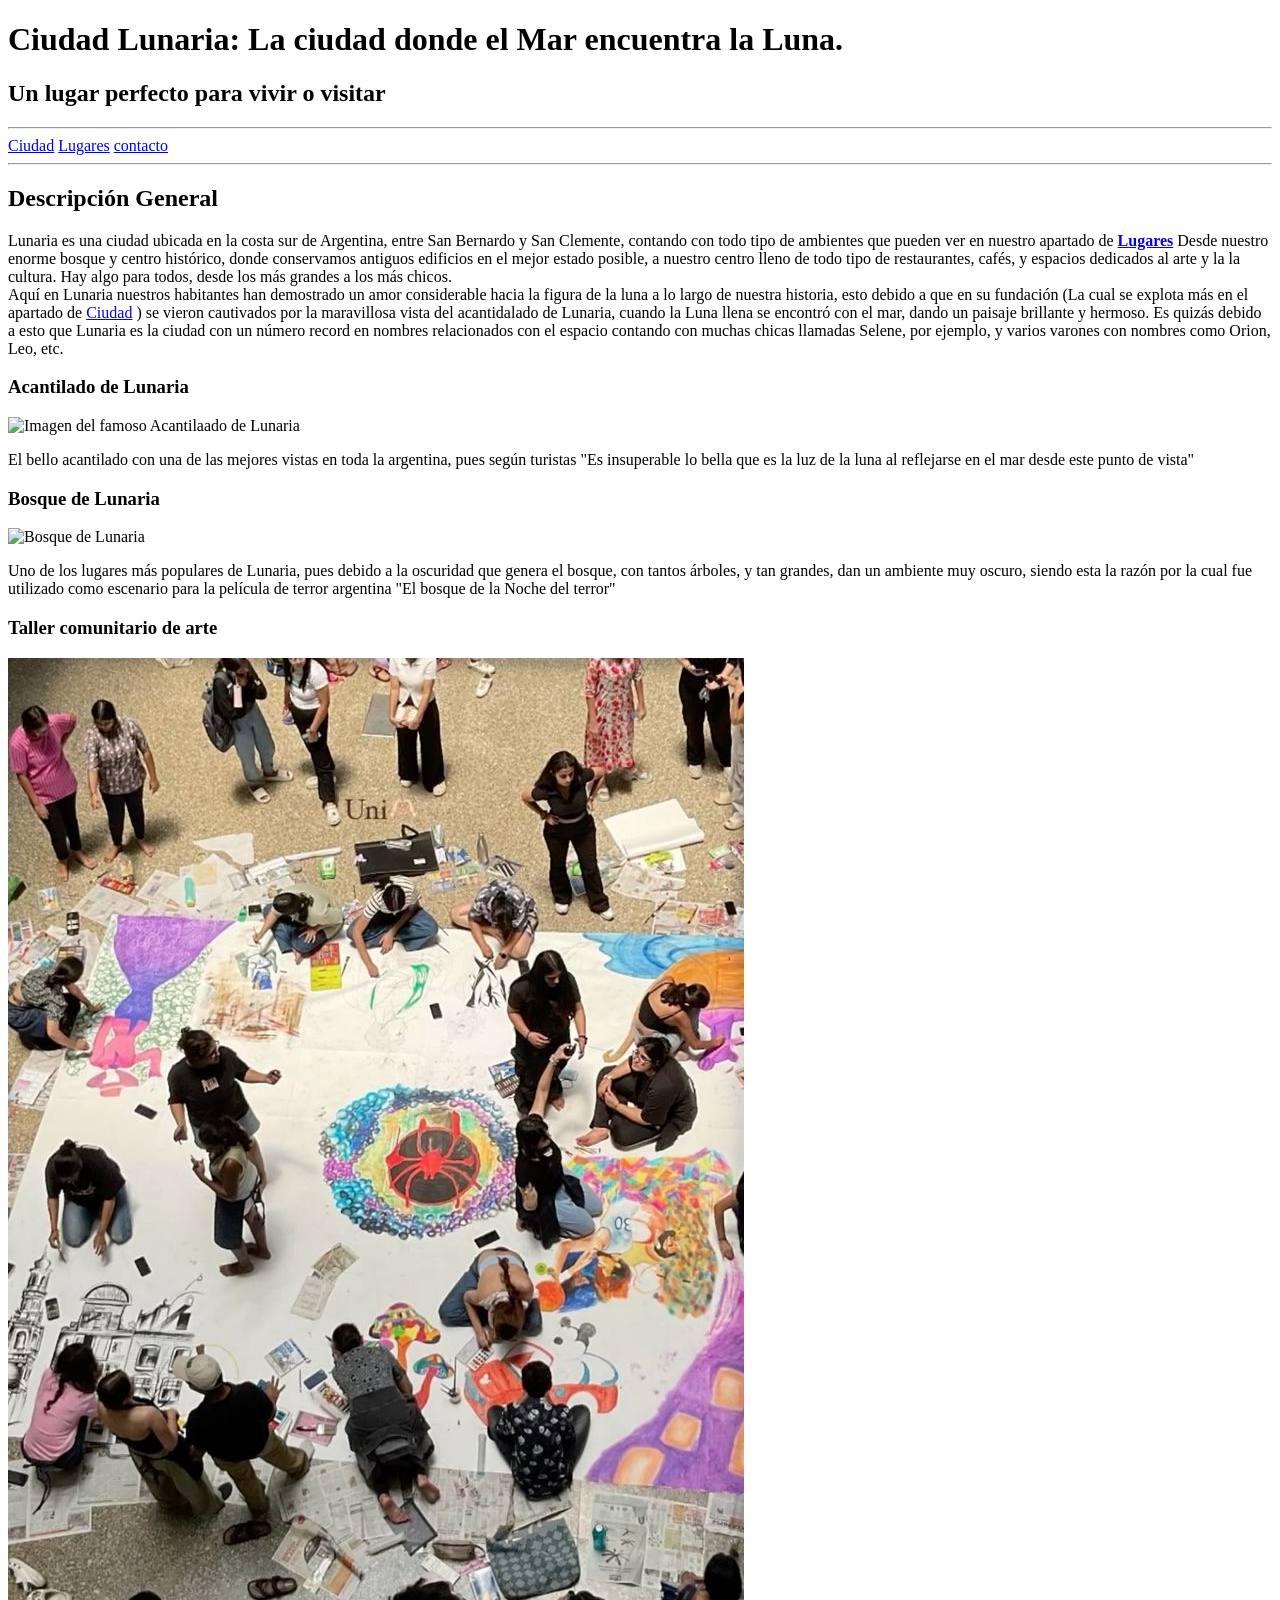
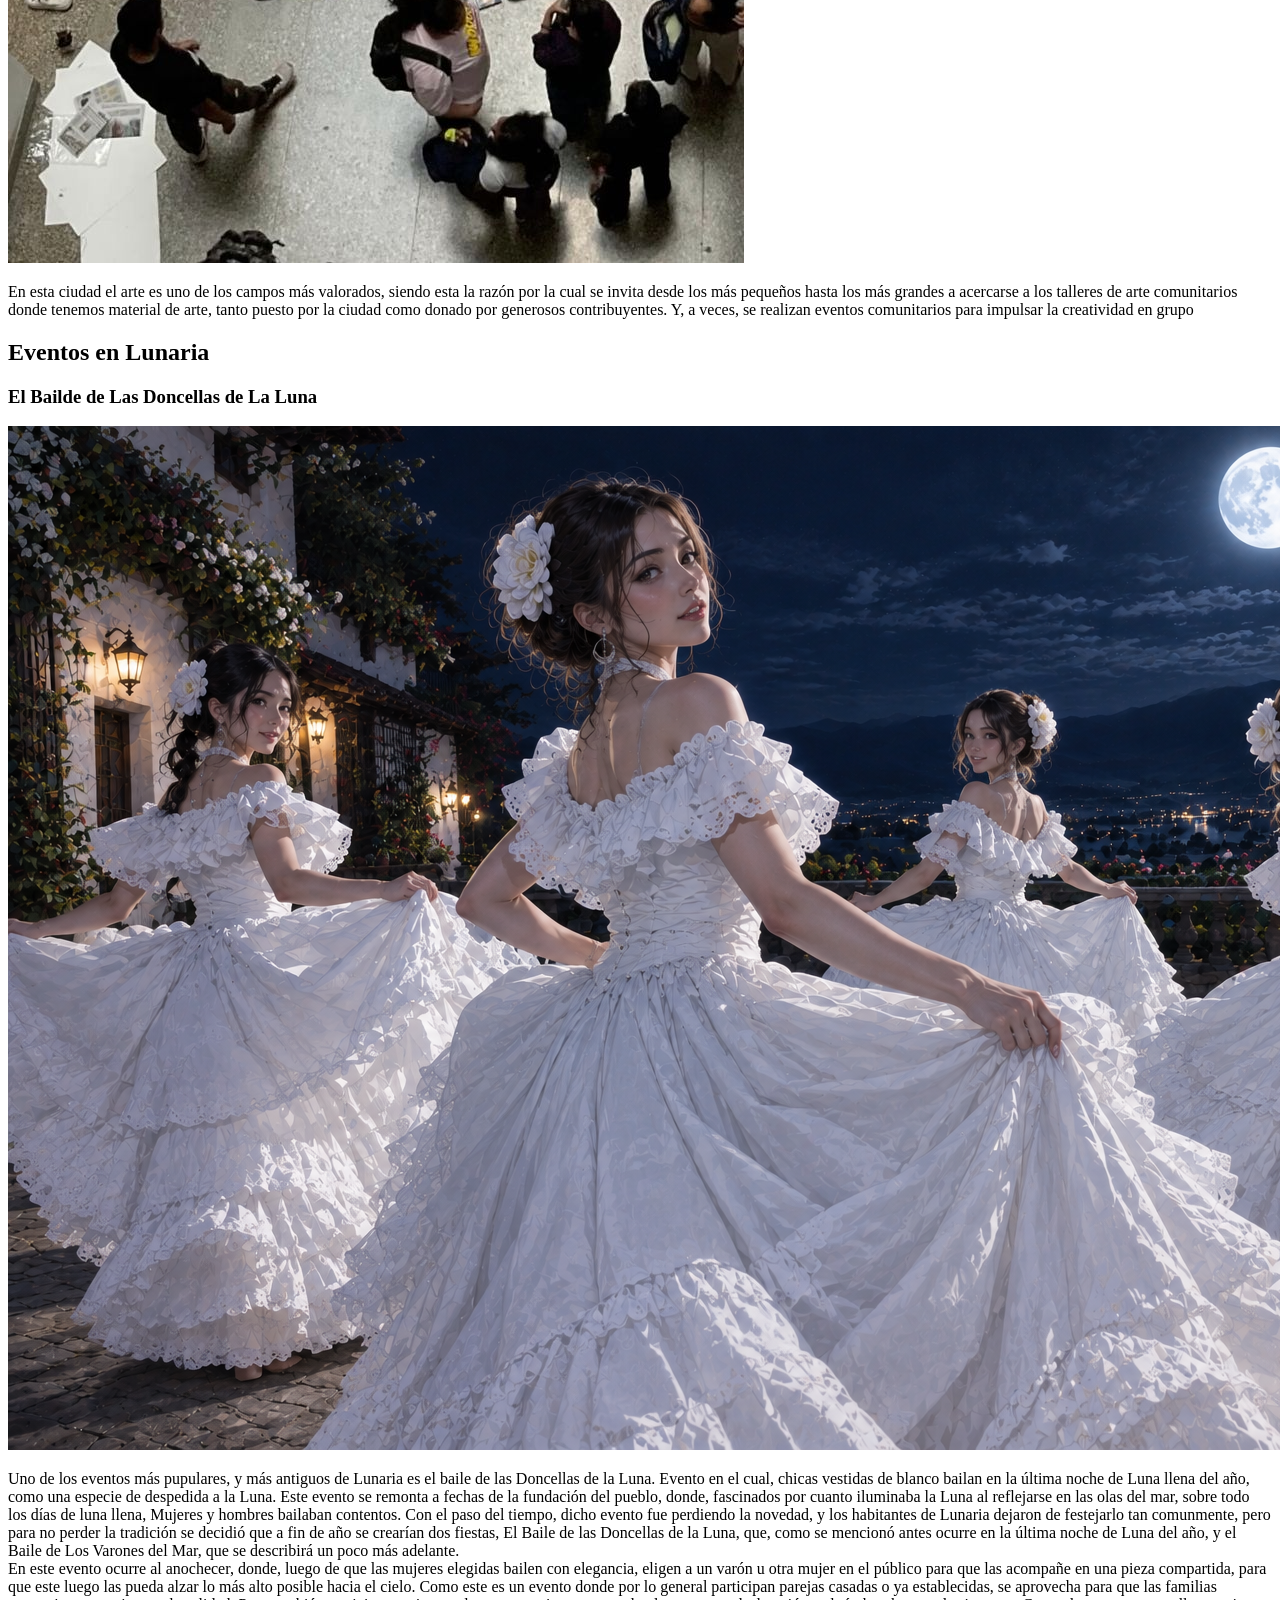
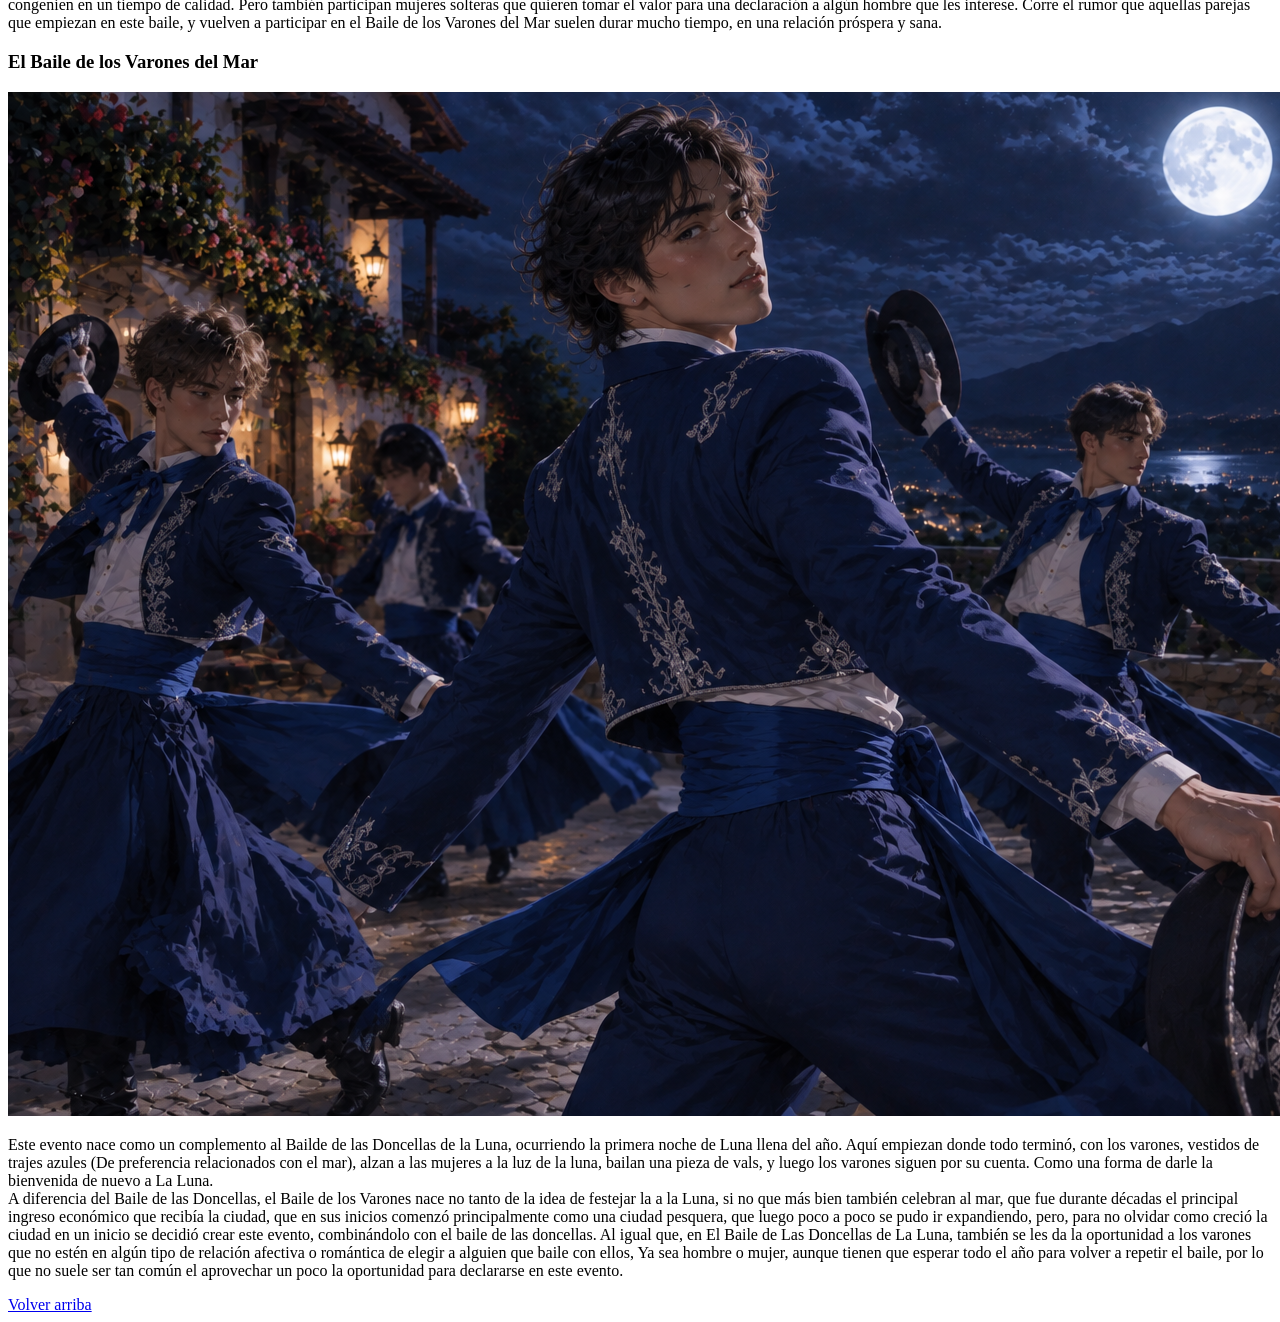
==== index.html @ f2119fc7 "Actualización con estructura semántica, etiquetas como footer, main, section, article" ====
<!DOCTYPE html>
<html lang="es">
    <head>
        <meta charset="UTF-8">
        <meta name="viewport" content="width=device-witdh">
        <title>
            Promoción de la ciudad. 
        </title>
    </head>

    <body>
        <header>
        <h1 id="Menú">
            Ciudad Lunaria: La ciudad donde el Mar encuentra la Luna. 
        </h1>

        <h2>
            Un lugar perfecto para vivir o visitar
        </h2>
        <nav >
            <hr>
            <a href="ciudad.html" target="_blank">Ciudad</a> 
            <a href="lugares.html" target="_blank"> Lugares</a> 
            <a href="contacto.html" target="_blank">contacto</a>
            <hr>
        </nav>
        </header>
        <main>
            <article>
                <header>
                    <h2>Descripción General </h2>
                </header>
            <p>
                Lunaria es una ciudad ubicada en la costa sur de Argentina, entre San Bernardo y San Clemente, contando con todo tipo de ambientes que pueden ver en nuestro apartado de <b><a href="lugares.html"> Lugares</a></b>
                Desde nuestro enorme bosque y centro histórico, donde conservamos antiguos edificios en el mejor estado posible, a nuestro centro lleno de todo tipo de restaurantes, cafés, y espacios 
                dedicados al arte y la la cultura. Hay algo para todos, desde los más grandes a los más chicos. <br>
                Aquí en Lunaria nuestros habitantes han demostrado un amor considerable hacia la figura de la luna a lo largo de nuestra historia, esto debido a 
                que en su fundación (La cual se explota más en el apartado de  <a href="http://ciudad" target="_blank" rel="noopener noreferrer"> Ciudad</a> ) se vieron cautivados por la maravillosa vista 
                del acantidalado de Lunaria, cuando la Luna llena se encontró con el mar, dando un paisaje brillante y hermoso. Es quizás debido a esto que Lunaria es la ciudad con un número record en nombres relacionados con el espacio
                contando con muchas chicas llamadas Selene, por ejemplo, y varios varones con nombres como Orion, Leo, etc. 
            </p>
            </article>
            <article>
            <h3>
                Acantilado de Lunaria
            </h3>
            <img src="https://static.vecteezy.com/system/resources/previews/070/429/972/non_2x/multicolored-houses-cliff-edge-manarola-italian-village-cinque-terre-liguria-italy-city-architecture-photo.jpg" alt=" Imagen del famoso Acantilaado de Lunaria ">
            <p>
            El bello acantilado con una de las mejores vistas en toda la argentina, pues según turistas "Es insuperable lo bella que es la luz de la luna al reflejarse en el mar desde este punto de vista"
            </p>
            </article>
            <article>
            <header>
                <h3>
                Bosque de Lunaria 
                </h3>
            </header>  
            
            <img src="https://i.pinimg.com/736x/0b/df/be/0bdfbeacd5d626e897148b11275f85c2.jpg" alt="Bosque de Lunaria">
            
            <p>
                Uno de los lugares más populares de Lunaria, pues debido a la oscuridad que genera el bosque, con tantos árboles, y tan grandes, dan un ambiente muy oscuro, siendo esta la razón por la cual 
                fue utilizado como escenario para la película de terror argentina "El bosque de la Noche del terror"
            </p>
        </article>
        <article>
            <header>
                <h3>
                Taller comunitario de arte 
                </h3>
            </header>
             <img src="Imagenes_para_Index/ed3a49a0d0e2ac699f387872133c7383.jpg" alt="Foto del taller de arte de la ciudad en un evento de pintura comunitario">
             <p>
                En esta ciudad el arte es uno de los campos más valorados, siendo esta la razón por la cual se invita desde los más pequeños hasta los más grandes a acercarse a los talleres de 
                arte comunitarios donde tenemos material de arte, tanto puesto por la ciudad como donado por generosos contribuyentes. Y, a veces, se realizan eventos comunitarios para impulsar la creatividad en grupo
             </p>
         </article>
         <Section>
            <h2>
                Eventos en Lunaria
            </h2>
            <article>
                <h3>
                El Bailde de Las Doncellas de La Luna
                </h3>
                <img src="Imagenes_para_Index/ee5f3839-8149-4c57-962b-0b711bcf6f7a.png" alt= "Imagen de referencia del baile de las Doncellas">        
                <p>
                Uno de los eventos más pupulares, y más antiguos de Lunaria es el baile de las Doncellas de la Luna. Evento en el cual, chicas vestidas de blanco bailan en la última noche de Luna llena del año, como una 
                especie de despedida a la Luna. Este evento se remonta a fechas de la fundación del pueblo, donde, fascinados por cuanto iluminaba la Luna al reflejarse en las olas del mar, sobre todo los días de luna llena, Mujeres y hombres bailaban contentos. 
                Con el paso del tiempo, dicho evento fue perdiendo la novedad, y los habitantes de Lunaria dejaron de festejarlo tan comunmente, pero para no perder la tradición se decidió que a fin de año se crearían dos fiestas, El Baile de las Doncellas de la Luna, que, como se 
                mencionó antes ocurre en la última noche de Luna del año, y el Baile de Los Varones del Mar, que se describirá un poco más adelante. 
                <br>
                En este evento ocurre al anochecer, donde, luego de que las mujeres elegidas bailen con elegancia, eligen a un varón u otra mujer en el público para que las acompañe en una pieza compartida, para que este luego las pueda alzar 
                lo más alto posible hacia el cielo. Como este es un evento donde por lo general participan parejas casadas o ya establecidas, se aprovecha para que las familias congenien en un tiempo de calidad. Pero también participan mujeres 
                solteras que quieren tomar el valor para una declaración a algún hombre que les interese. Corre el rumor que aquellas parejas que empiezan en este baile, y vuelven a participar en el Baile de los Varones del Mar suelen durar mucho tiempo, en una relación próspera y sana.
                </p>
            </article>
            <article>
                <h3>
                El Baile de los Varones del Mar 
                </h3>

                <img src="Imagenes_para_Index/e4c0e0b8-0a3f-4245-966a-0c3f9179d300.png" alt= "Imagen de Referencia del Baile de Los Varones del Mar">
                <p>
                    Este evento nace como un complemento al Bailde de las Doncellas de la Luna, ocurriendo la primera noche de Luna llena del año. Aquí empiezan donde todo terminó, con los varones, vestidos de trajes azules (De preferencia relacionados con el mar), 
                    alzan a las mujeres a la luz de la luna, bailan una pieza de vals, y luego los varones siguen por su cuenta. Como una forma de darle la bienvenida de nuevo a La Luna. <br>
                    A diferencia del Baile de las Doncellas, el Baile de los Varones nace no tanto de la idea de festejar la a la Luna, si no que más bien también celebran al mar, que fue durante décadas el principal ingreso económico que recibía la ciudad, que en sus inicios 
                    comenzó principalmente como una ciudad pesquera, que luego poco a poco se pudo ir expandiendo, pero, para no olvidar como creció la ciudad en un inicio se decidió crear este evento, combinándolo con el baile de las doncellas. 
                    Al igual que, en El Baile de Las Doncellas de La Luna, también se les da la oportunidad a los varones que no estén en algún tipo de relación afectiva o romántica de elegir a alguien que baile con ellos, 
                    Ya sea hombre o mujer, aunque tienen que esperar todo el año para volver a repetir el baile, por lo que no suele ser tan común el aprovechar un poco la oportunidad para declararse en este evento. 
                </p>
            </article>
        </section>
        </main>
        <footer>
            <a href="#Menú"> Volver arriba</a>
        </footer>
        
    </body>
</html>
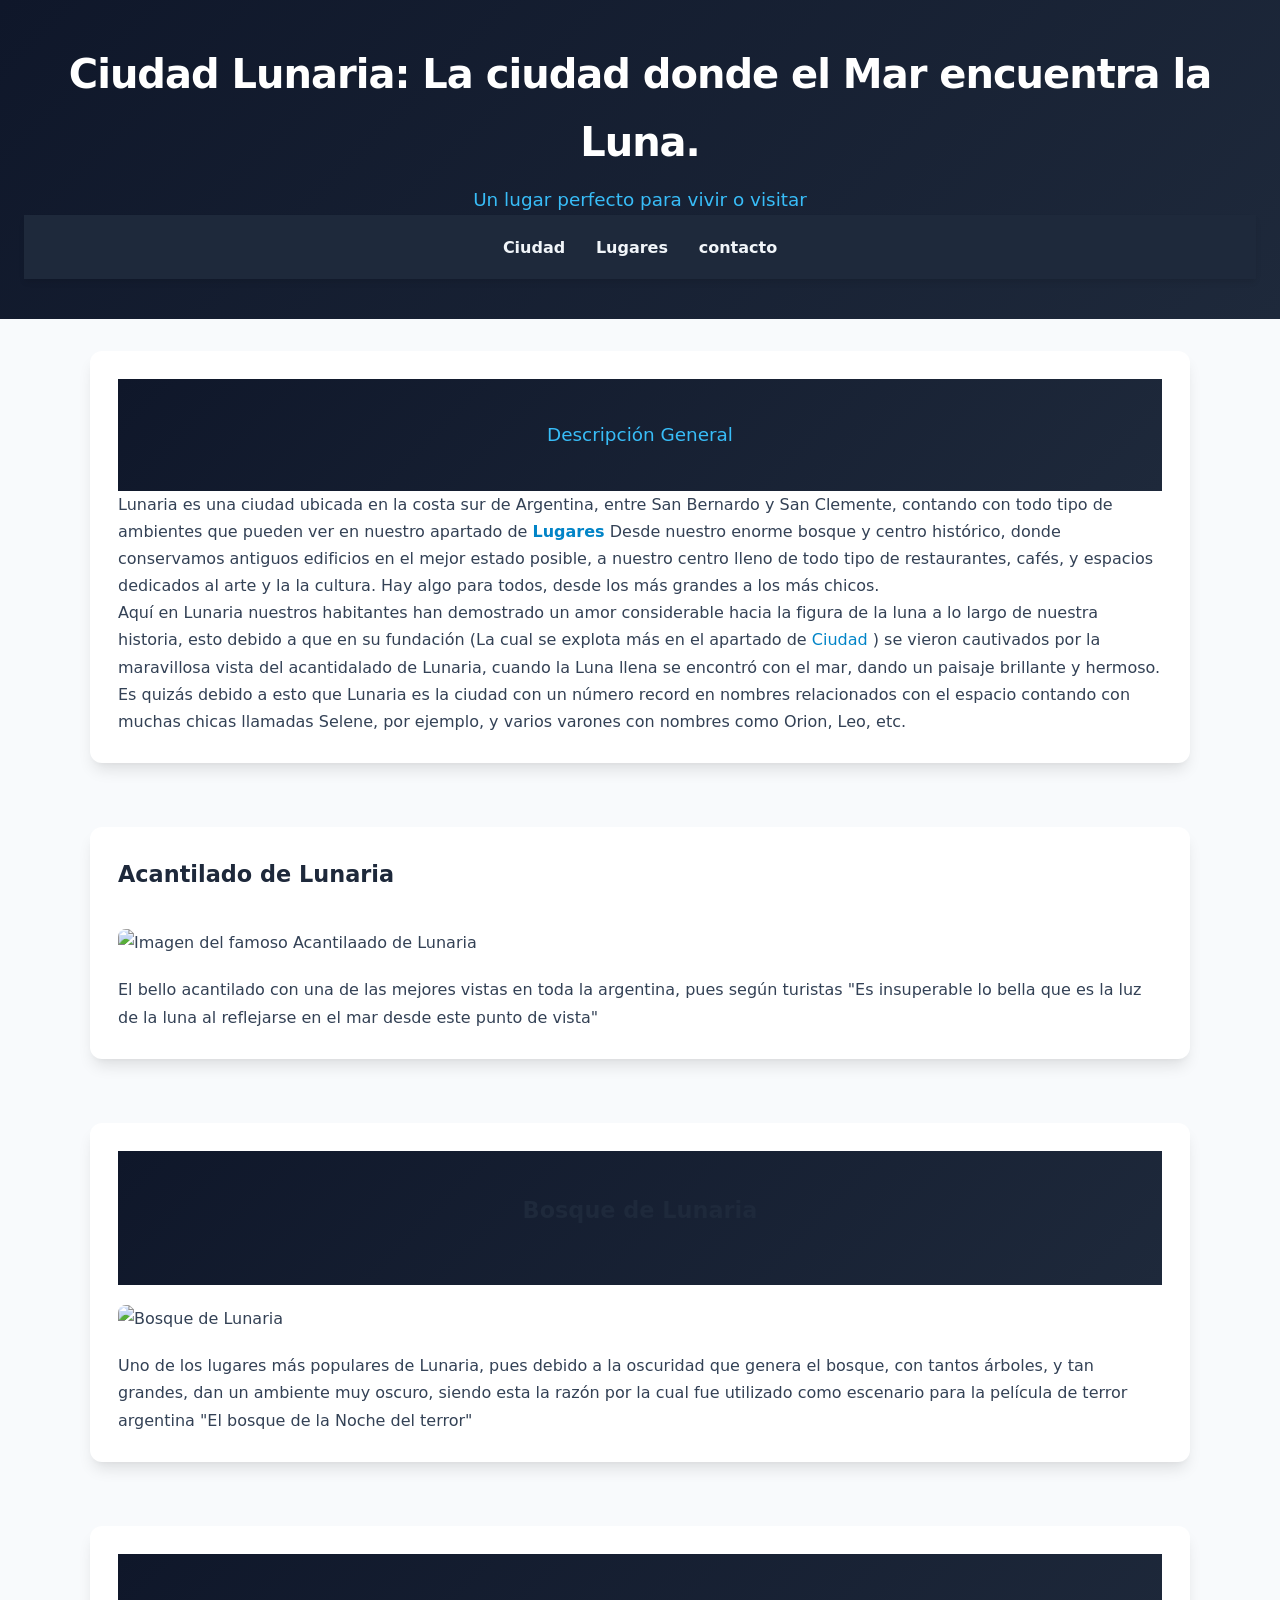
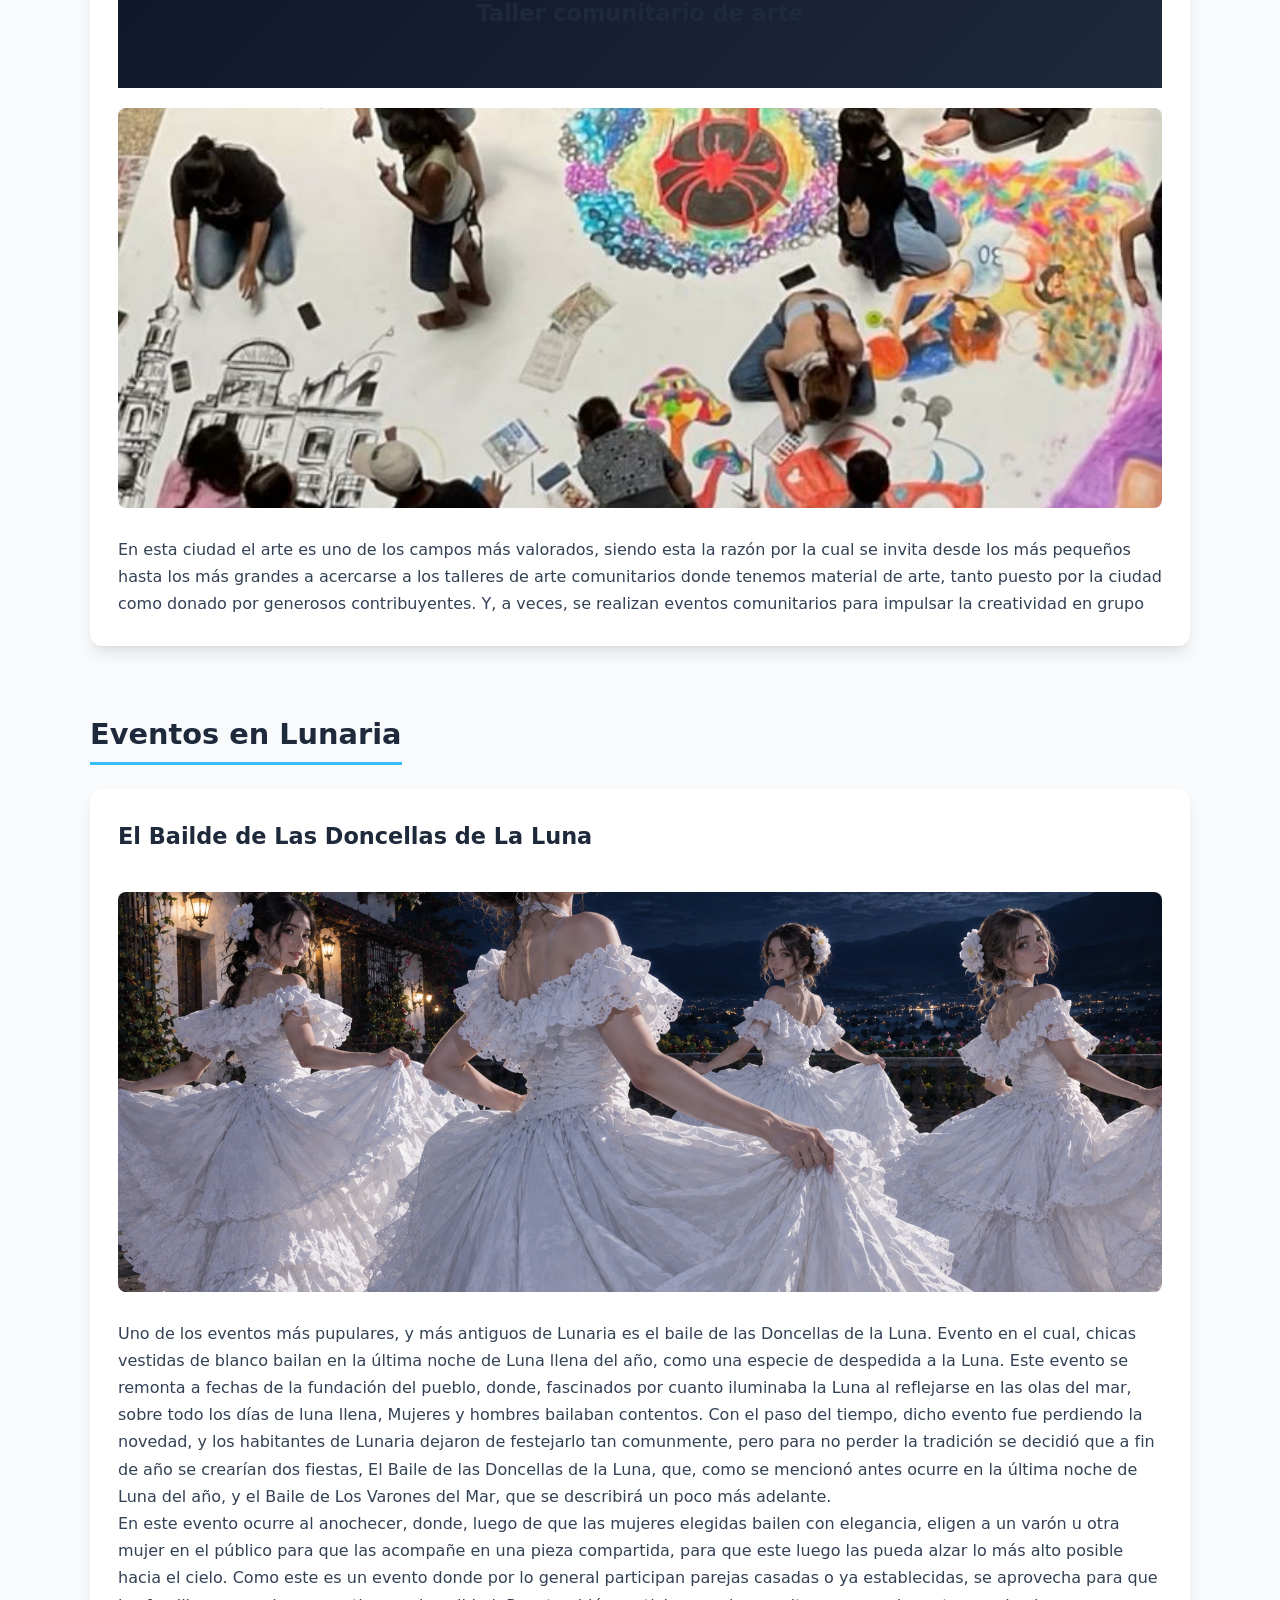
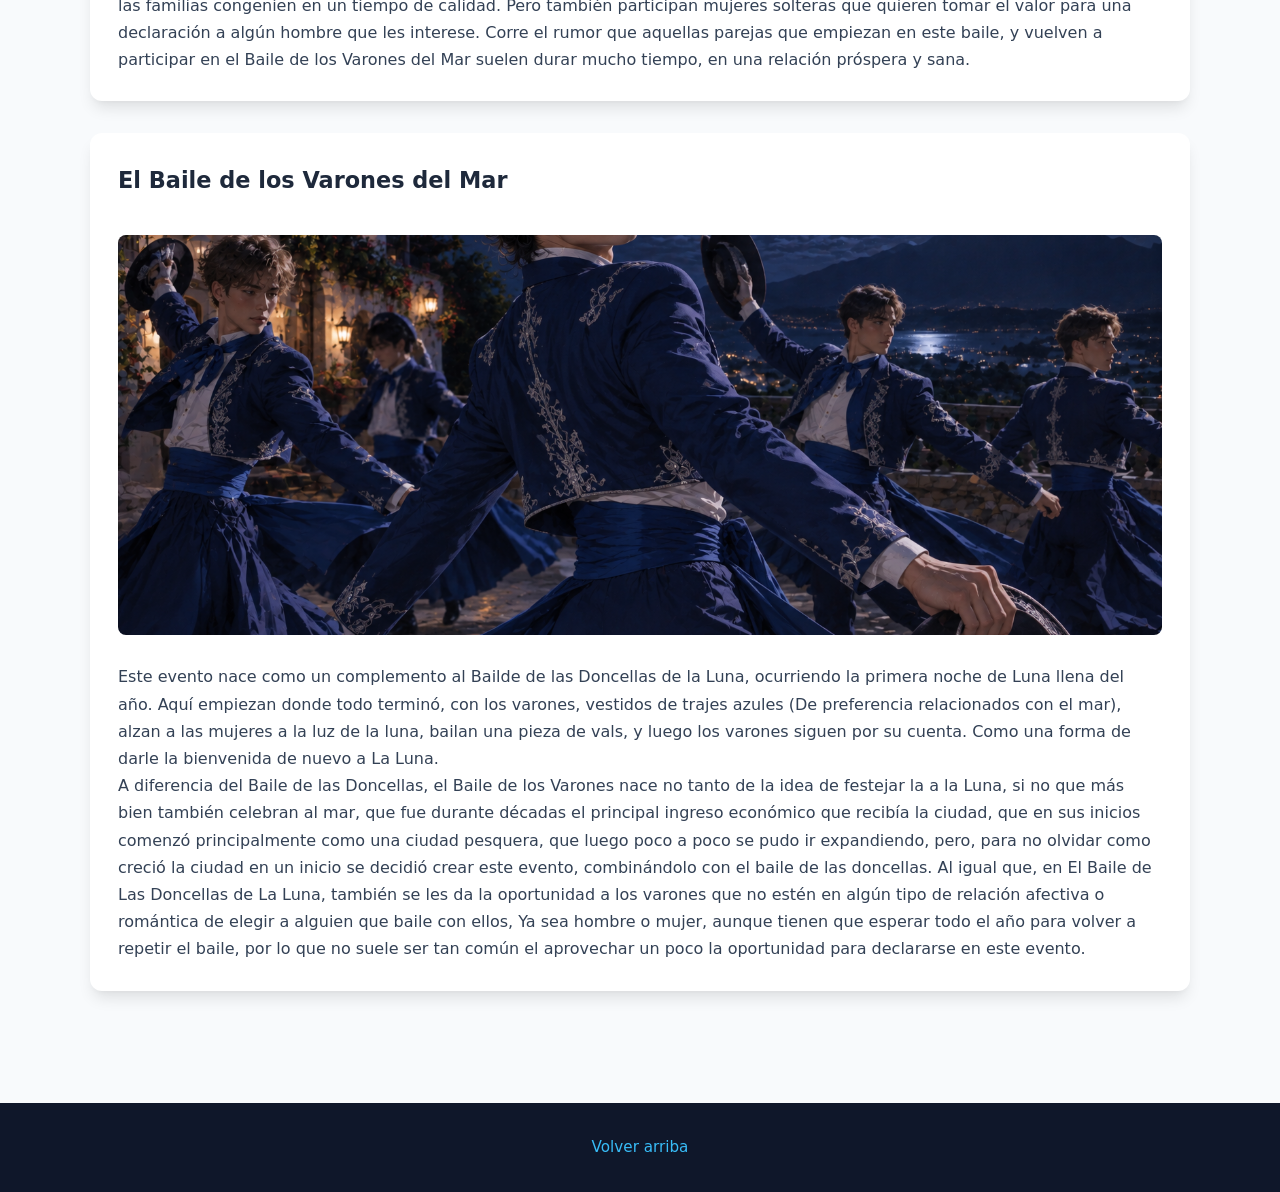
==== commit 1d10c070: "feat:subo estilo css" ====
--- a/index.html
+++ b/index.html
@@ -6,6 +6,7 @@
         <title>
             Promoción de la ciudad. 
         </title>
+        <link rel="stylesheet" href="estilos.css">
     </head>
 
     <body>
--- a/estilos.css
+++ b/estilos.css
@@ -0,0 +1,239 @@
+/* VARIABLES*/
+:root {
+  --color-primary: #1e293b;       /* Azul noche/marino oscuro */
+  --color-secondary: #0f172a;     /* Azul profundo */
+  --color-accent: #38bdf8;        /* Azul claro / destello lunar */
+  --color-bg: #f8fafc;            /* Fondo suave */
+  --color-card-bg: #ffffff;       /* Fondo de tarjetas/artículos */
+  --color-text: #334155;          /* Texto principal */
+  --color-text-light: #64748b;    /* Texto secundario */
+  --font-main: system-ui, -apple-system, BlinkMacSystemFont, 'Segoe UI', Roboto, Oxygen, Ubuntu, Cantarell, sans-serif;
+  --max-width: 1100px;
+  --border-radius: 12px;
+  --shadow: 0 10px 15px -3px rgba(0, 0, 0, 0.1), 0 4px 6px -4px rgba(0, 0, 0, 0.05);
+}
+
+* {
+  box-sizing: border-box;
+  margin: 0;
+  padding: 0;
+}
+
+body {
+  font-family: var(--font-main);
+  background-color: var(--color-bg);
+  color: var(--color-text);
+  line-height: 1.7;
+  display: flex;
+  flex-direction: column;
+  min-height: 100vh;
+}
+
+/* HEADER Y NAVEGACIÓN*/
+header {
+  background: linear-gradient(135deg, var(--color-secondary), var(--color-primary));
+  color: #ffffff;
+  padding: 2.5rem 1.5rem;
+  text-align: center;
+}
+
+header h1 {
+  font-size: 2.5rem;
+  font-weight: 700;
+  letter-spacing: -0.025em;
+  margin-bottom: 0.5rem;
+}
+
+header h2, header p {
+  color: var(--color-accent);
+  font-size: 1.15rem;
+  font-weight: 400;
+}
+
+header img {
+  width: 100%;
+  max-width: var(--max-width);
+  max-height: 350px;
+  object-fit: cover;
+  border-radius: var(--border-radius);
+  margin-top: 1.5rem;
+  box-shadow: var(--shadow);
+}
+
+/* Menú de navegación */
+nav {
+  background-color: var(--color-primary);
+  text-align: center;
+  padding: 0.75rem 1rem;
+  position: sticky;
+  top: 0;
+  z-index: 100;
+  box-shadow: 0 4px 6px -1px rgba(0, 0, 0, 0.1);
+}
+
+nav hr {
+  display: none; /* Se ocultan las líneas horizontales antiguas */
+}
+
+nav ul {
+  list-style: none;
+  display: flex;
+  justify-content: center;
+  align-items: center;
+  gap: 1.5rem;
+  flex-wrap: wrap;
+}
+
+nav a {
+  color: #f1f5f9;
+  text-decoration: none;
+  font-weight: 600;
+  font-size: 1rem;
+  padding: 0.4rem 0.8rem;
+  border-radius: 6px;
+  transition: all 0.2s ease-in-out;
+  display: inline-block;
+}
+
+nav a:hover {
+  background-color: rgba(56, 189, 248, 0.2);
+  color: var(--color-accent);
+}
+
+/* ESTRUCTURA PRINCIPAL (MAIN, SECTIONS, ASIDE)*/
+main {
+  max-width: var(--max-width);
+  width: 90%;
+  margin: 2rem auto;
+  flex: 1;
+  display: grid;
+  grid-template-columns: 1fr;
+  gap: 2rem;
+}
+
+/* Soporte para la estructura con sidebar (<aside>) de ciudad.html */
+main:has(aside) {
+  grid-template-columns: 2.5fr 1fr;
+}
+
+section h2 {
+  font-size: 1.8rem;
+  color: var(--color-primary);
+  margin-bottom: 1.5rem;
+  border-bottom: 3px solid var(--color-accent);
+  display: inline-block;
+  padding-bottom: 0.25rem;
+}
+
+/*  ARTÍCULOS Y CONTENIDO*/
+article {
+  background-color: var(--color-card-bg);
+  padding: 1.75rem;
+  border-radius: var(--border-radius);
+  box-shadow: var(--shadow);
+  margin-bottom: 2rem;
+}
+
+article h3 {
+  color: var(--color-primary);
+  font-size: 1.4rem;
+  margin-bottom: 1rem;
+}
+
+article p {
+  margin-bottom: 1rem;
+  color: var(--color-text);
+}
+
+article p:last-child {
+  margin-bottom: 0;
+}
+
+article img {
+  width: 100%;
+  height: auto;
+  max-height: 400px;
+  object-fit: cover;
+  border-radius: 8px;
+  margin: 1.25rem 0;
+}
+
+/* Listas estilizadas (Contacto y Lugares) */
+ul {
+  list-style: none;
+}
+
+article ul, section ul {
+  background-color: var(--color-card-bg);
+  padding: 1.5rem;
+  border-radius: var(--border-radius);
+  box-shadow: var(--shadow);
+  margin-bottom: 2rem;
+}
+
+article ul li, section ul li {
+  margin-bottom: 0.75rem;
+  padding-left: 0.5rem;
+}
+
+article ul li:last-child, section ul li:last-child {
+  margin-bottom: 0;
+}
+
+/* ASIDE (SIDEBAR EN LA HISTORIA/CIUDAD)*/
+aside {
+  background-color: var(--color-card-bg);
+  padding: 1.5rem;
+  border-radius: var(--border-radius);
+  box-shadow: var(--shadow);
+  height: fit-content;
+  border-top: 4px solid var(--color-accent);
+}
+
+aside h2 {
+  font-size: 1.4rem;
+  margin-bottom: 1rem;
+  border-bottom: none;
+}
+
+aside p {
+  margin-bottom: 0.75rem;
+  font-size: 0.95rem;
+  border-bottom: 1px dashed #e2e8f0;
+  padding-bottom: 0.5rem;
+}
+
+aside p:last-child {
+  border-bottom: none;
+}
+
+/*ENLACES Y BOTONES */
+a {
+  color: #0284c7;
+  text-decoration: none;
+  transition: color 0.2s ease;
+}
+
+a:hover {
+  color: #0369a1;
+  text-decoration: underline;
+}
+
+/* FOOTER*/
+footer {
+  background-color: var(--color-secondary);
+  color: #94a3b8;
+  text-align: center;
+  padding: 2rem 1rem;
+  margin-top: 3rem;
+  font-size: 0.95rem;
+}
+
+footer address {
+  font-style: normal;
+}
+
+footer a {
+  color: var(--color-accent);
+}
+
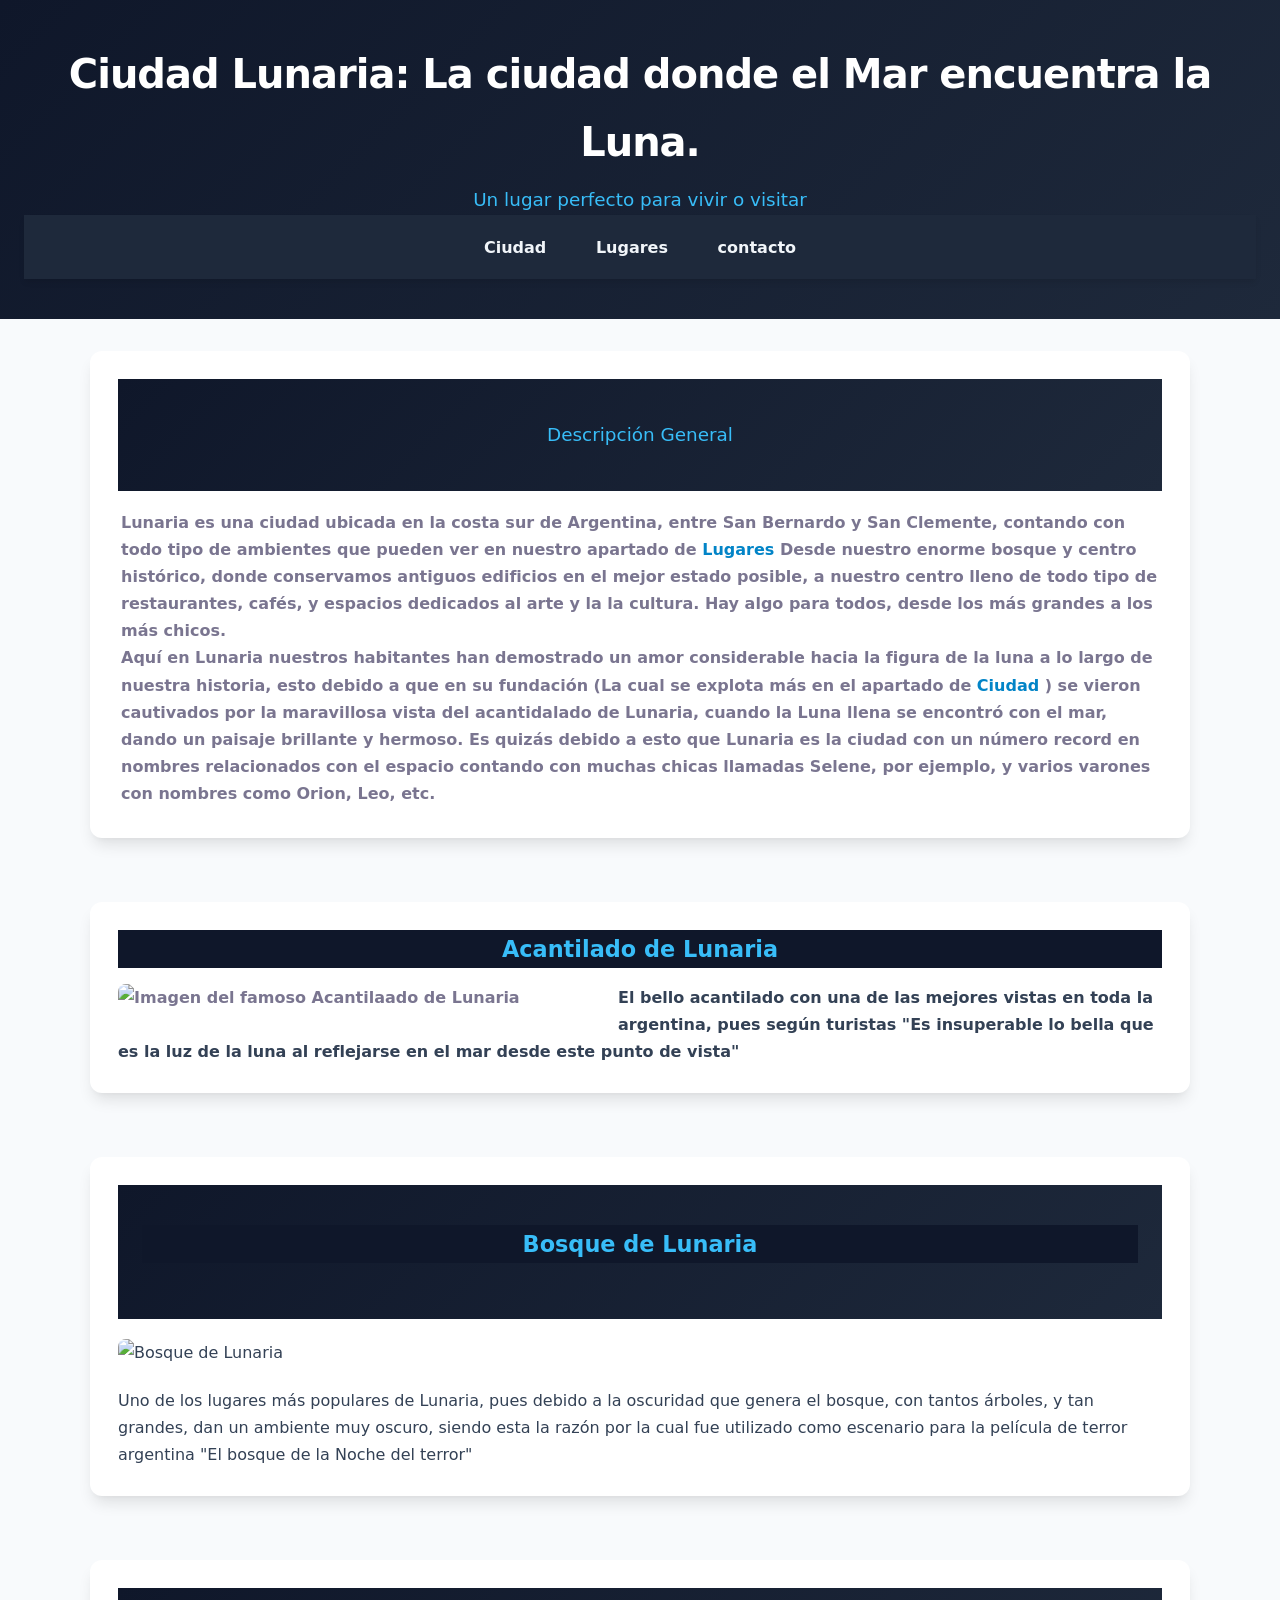
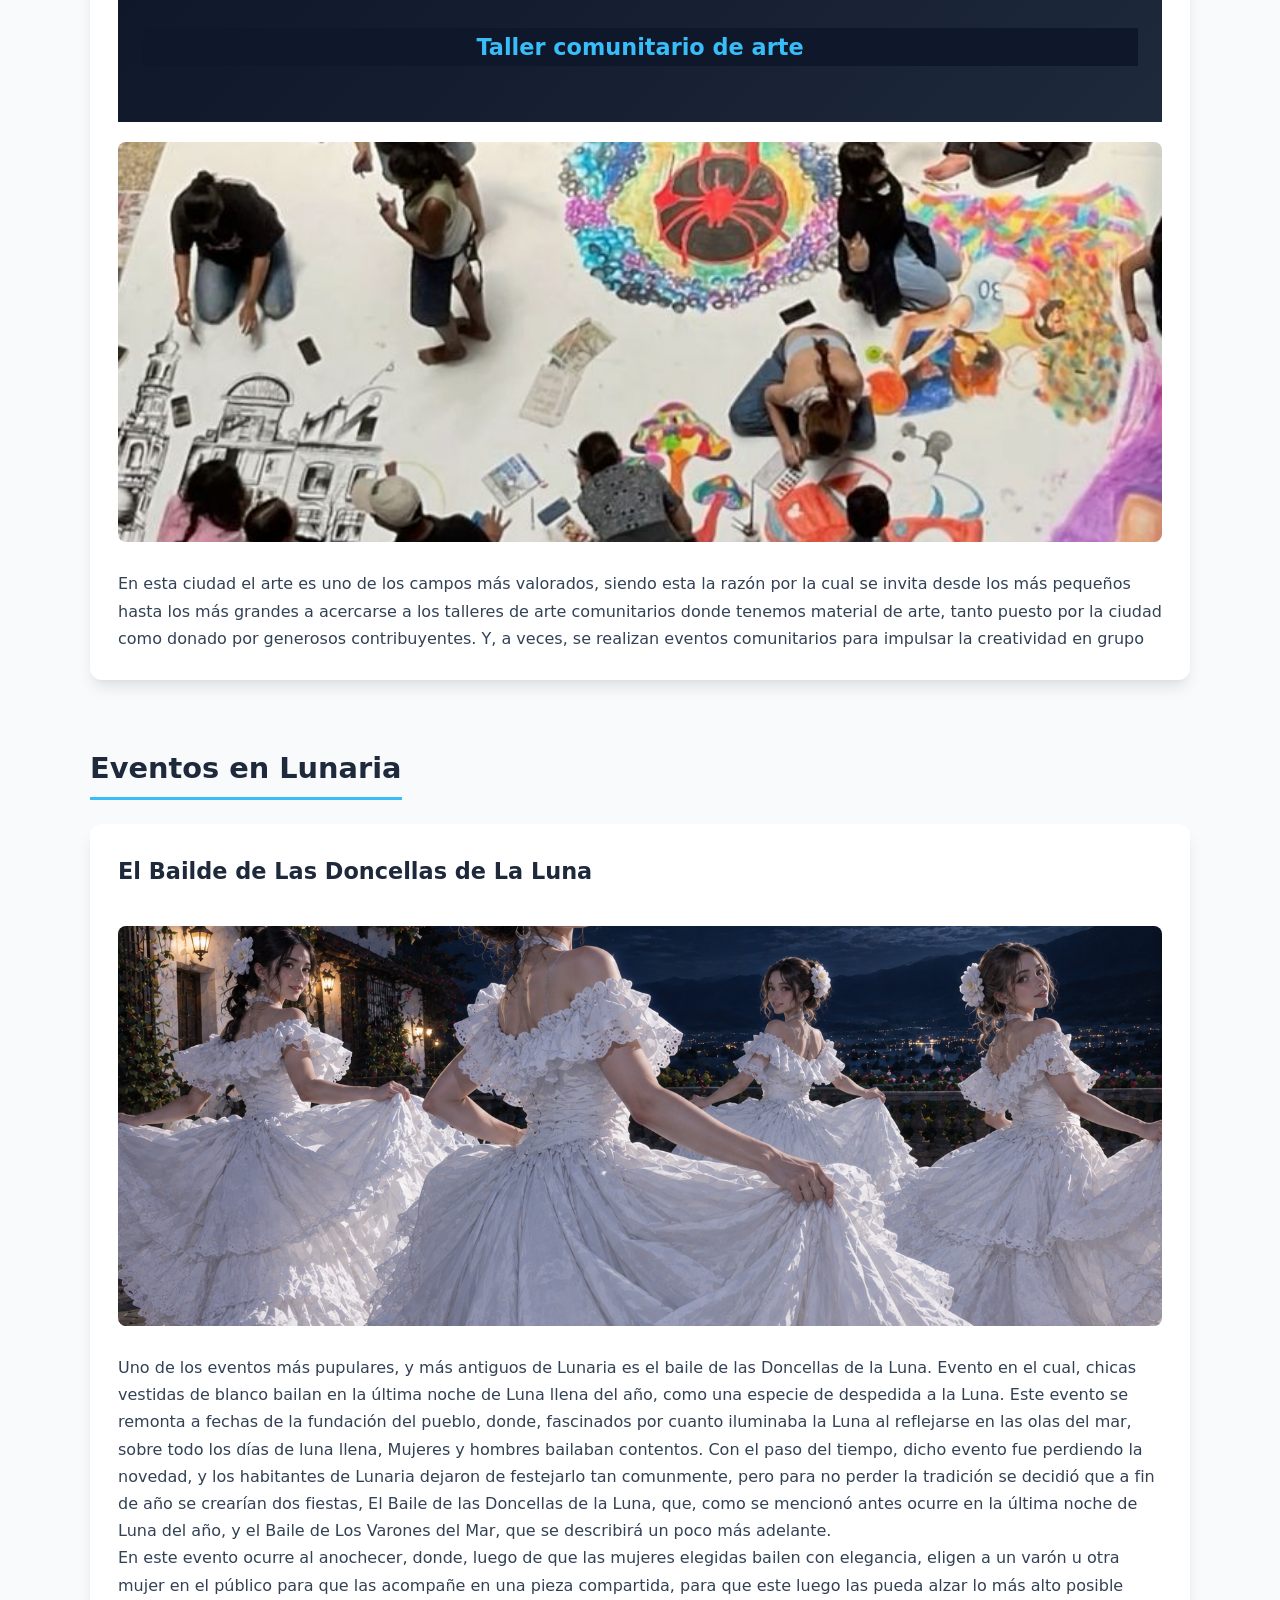
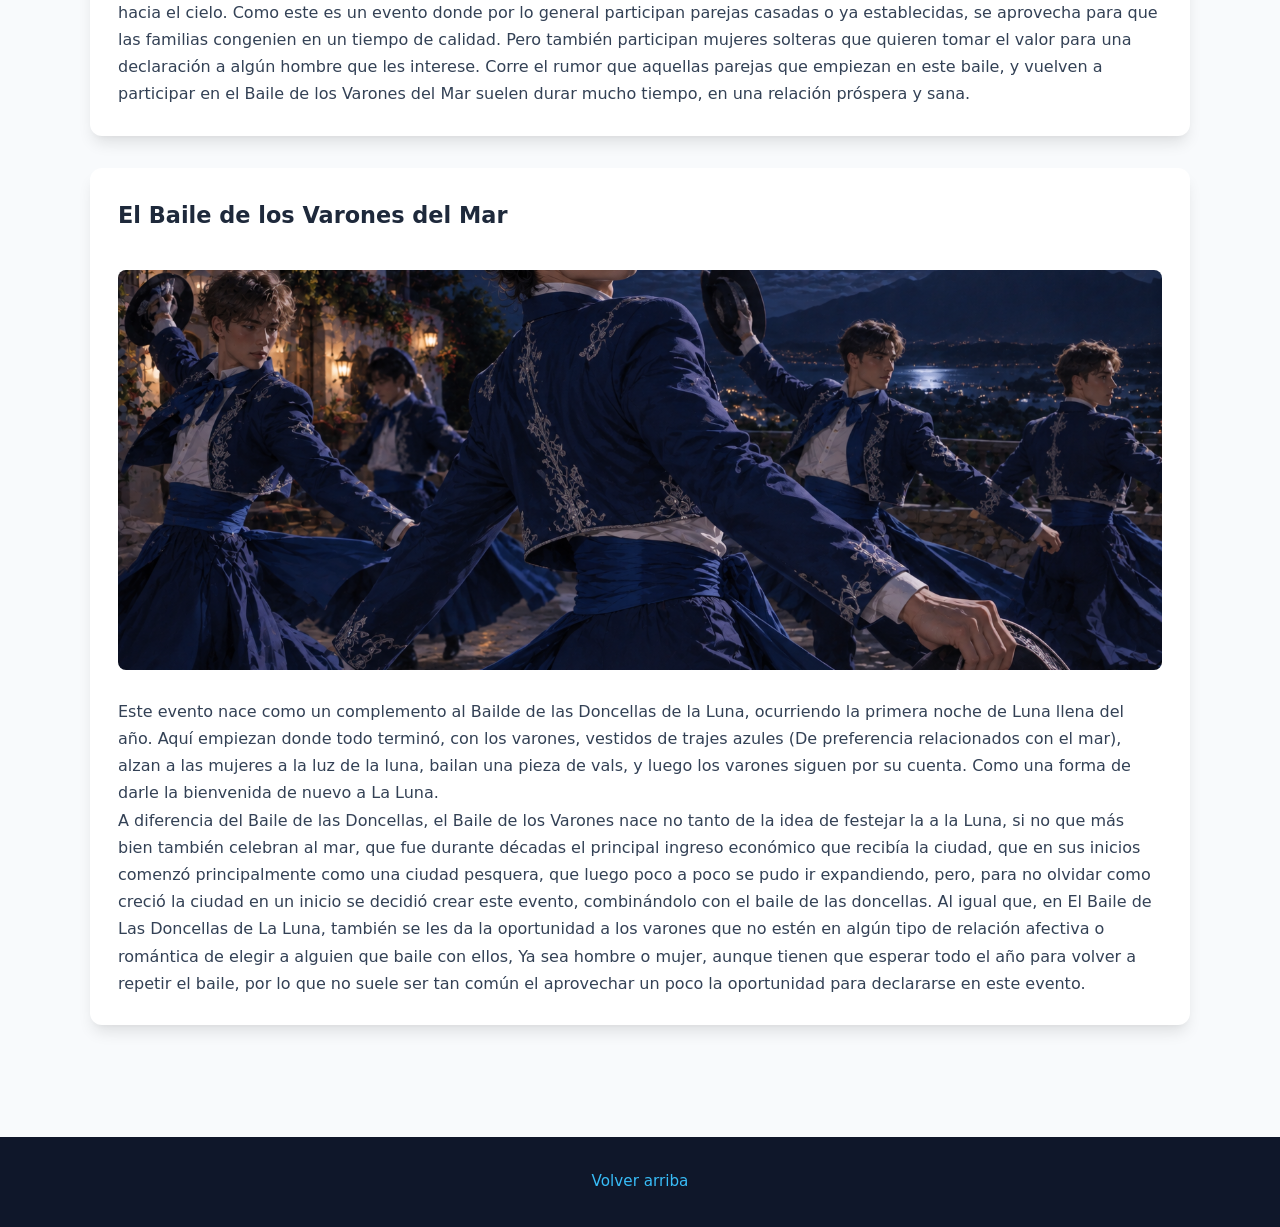
==== commit df5d2bb4: "Agrego algunas modificaiones a la hoja de estilos css" ====
--- a/index.html
+++ b/index.html
@@ -20,9 +20,11 @@
         </h2>
         <nav >
             <hr>
-            <a href="ciudad.html" target="_blank">Ciudad</a> 
-            <a href="lugares.html" target="_blank"> Lugares</a> 
-            <a href="contacto.html" target="_blank">contacto</a>
+            <ul>
+                <li><a href="ciudad.html" target="_blank">Ciudad</a> </li>
+                <li><a href="lugares.html" target="_blank"> Lugares</a></li>
+                <li><a href="contacto.html" target="_blank">contacto</a></li>
+            </ul>
             <hr>
         </nav>
         </header>
@@ -31,7 +33,7 @@
                 <header>
                     <h2>Descripción General </h2>
                 </header>
-            <p>
+            <p class="Lunar">
                 Lunaria es una ciudad ubicada en la costa sur de Argentina, entre San Bernardo y San Clemente, contando con todo tipo de ambientes que pueden ver en nuestro apartado de <b><a href="lugares.html"> Lugares</a></b>
                 Desde nuestro enorme bosque y centro histórico, donde conservamos antiguos edificios en el mejor estado posible, a nuestro centro lleno de todo tipo de restaurantes, cafés, y espacios 
                 dedicados al arte y la la cultura. Hay algo para todos, desde los más grandes a los más chicos. <br>
@@ -41,18 +43,21 @@
                 contando con muchas chicas llamadas Selene, por ejemplo, y varios varones con nombres como Orion, Leo, etc. 
             </p>
             </article>
-            <article>
-            <h3>
+            <article class="Lunar-Acantilado">
+            <h3 class="Text-Acant">
                 Acantilado de Lunaria
             </h3>
-            <img src="https://static.vecteezy.com/system/resources/previews/070/429/972/non_2x/multicolored-houses-cliff-edge-manarola-italian-village-cinque-terre-liguria-italy-city-architecture-photo.jpg" alt=" Imagen del famoso Acantilaado de Lunaria ">
-            <p>
-            El bello acantilado con una de las mejores vistas en toda la argentina, pues según turistas "Es insuperable lo bella que es la luz de la luna al reflejarse en el mar desde este punto de vista"
-            </p>
+            <div class="Container">
+                <img src="https://static.vecteezy.com/system/resources/previews/070/429/972/non_2x/multicolored-houses-cliff-edge-manarola-italian-village-cinque-terre-liguria-italy-city-architecture-photo.jpg" alt=" Imagen del famoso Acantilaado de Lunaria " class="Acant">
+                <p>
+                    El bello acantilado con una de las mejores vistas en toda la argentina, pues según turistas "Es insuperable lo bella que es la luz de la luna al reflejarse en el mar desde este punto de vista"
+                </p>
+            </div>
+            
             </article>
             <article>
             <header>
-                <h3>
+                <h3 class="Text-Acant">
                 Bosque de Lunaria 
                 </h3>
             </header>  
@@ -66,7 +71,7 @@
         </article>
         <article>
             <header>
-                <h3>
+                <h3 class="Text-Acant">
                 Taller comunitario de arte 
                 </h3>
             </header>
--- a/estilos.css
+++ b/estilos.css
@@ -237,3 +237,29 @@
   color: var(--color-accent);
 }
 
+.Lunar {
+  padding: 2px 3px;
+  margin-top: 1rem;
+  color: rgba(9, 0, 49, 0.541);
+  text-decoration: solid;
+  font-weight:bold;
+}
+
+.Lunar-Acantilado {
+  color: rgba(9, 0, 49, 0.541);
+  text-decoration: solid;
+  font-weight:bold;
+}
+.Acant {
+  float:left ;
+  margin-top: 0;
+  margin-right: 20px;
+  margin-bottom: 10px;
+  width: 30rem;
+}
+.Text-Acant {
+  text-align: center;
+  background-color: #0f172a;
+  color: #38bdf8;
+  font-size: 1.4rem;
+}
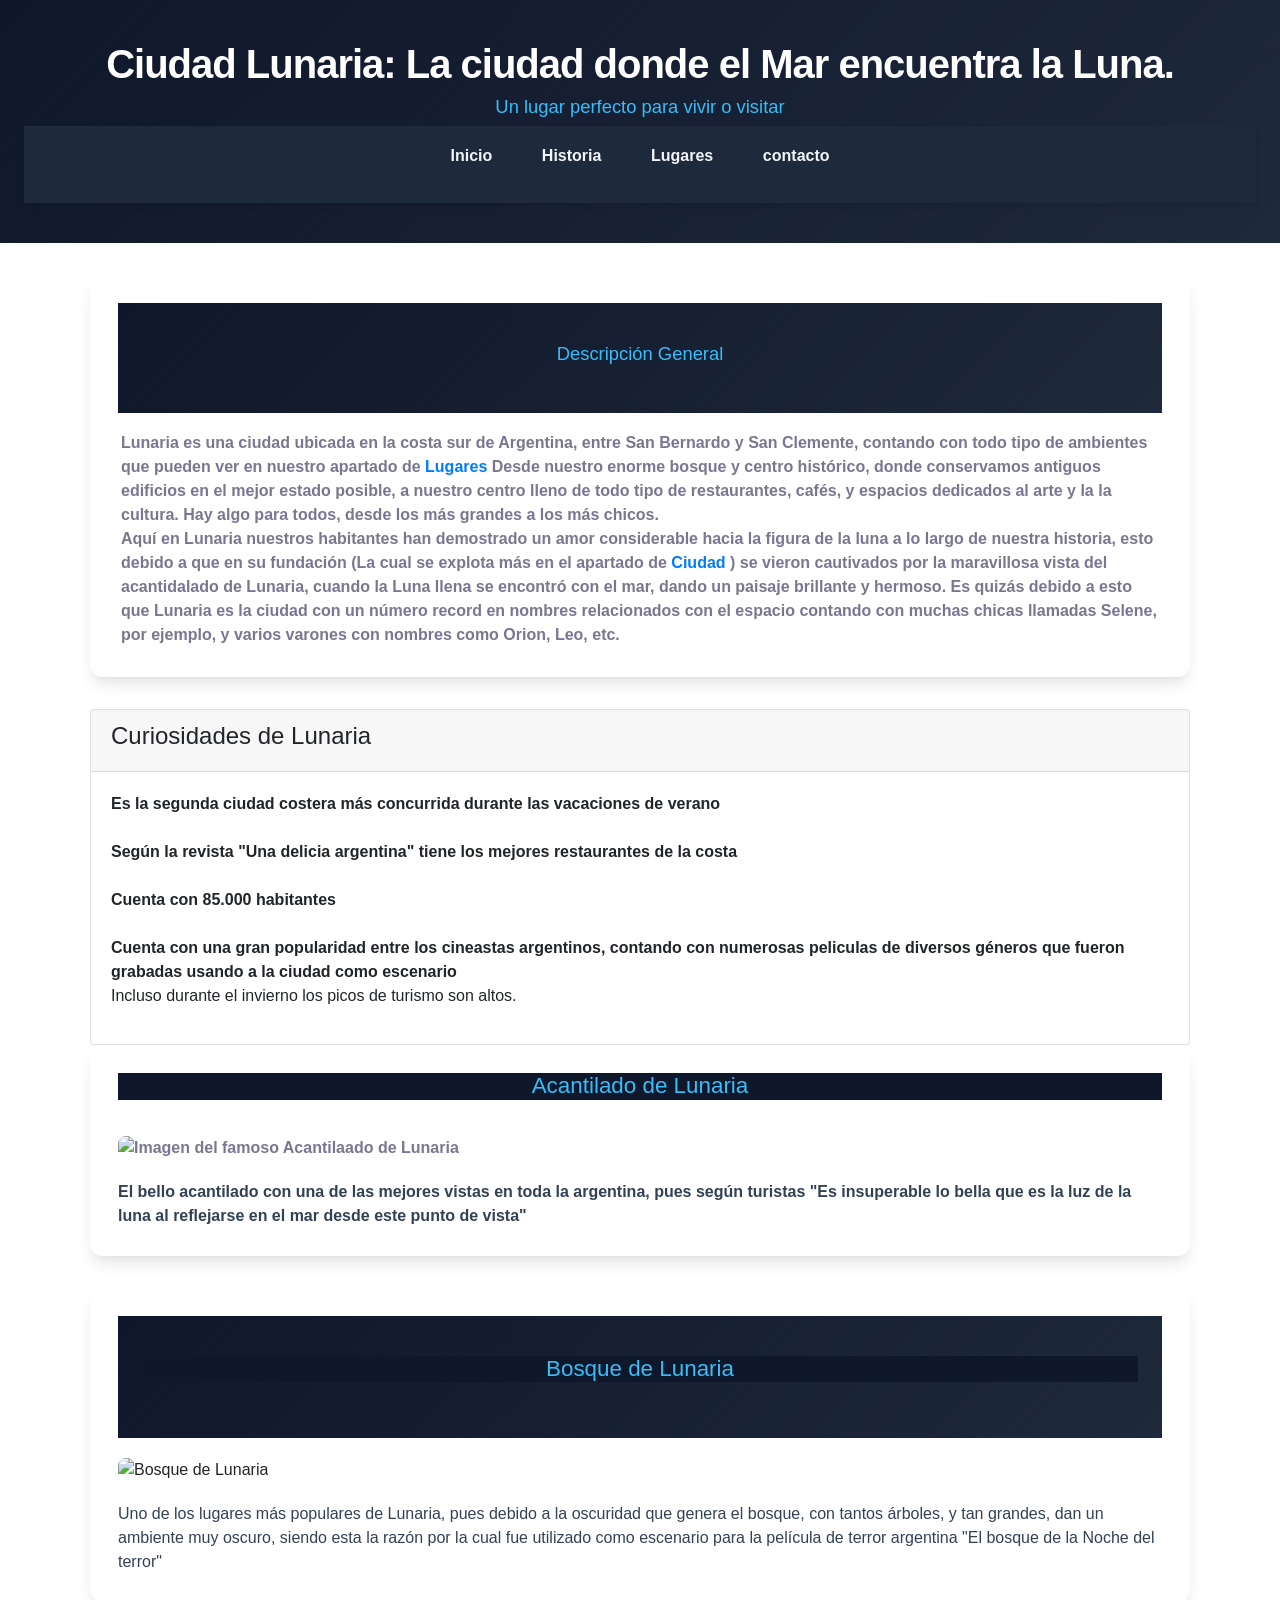
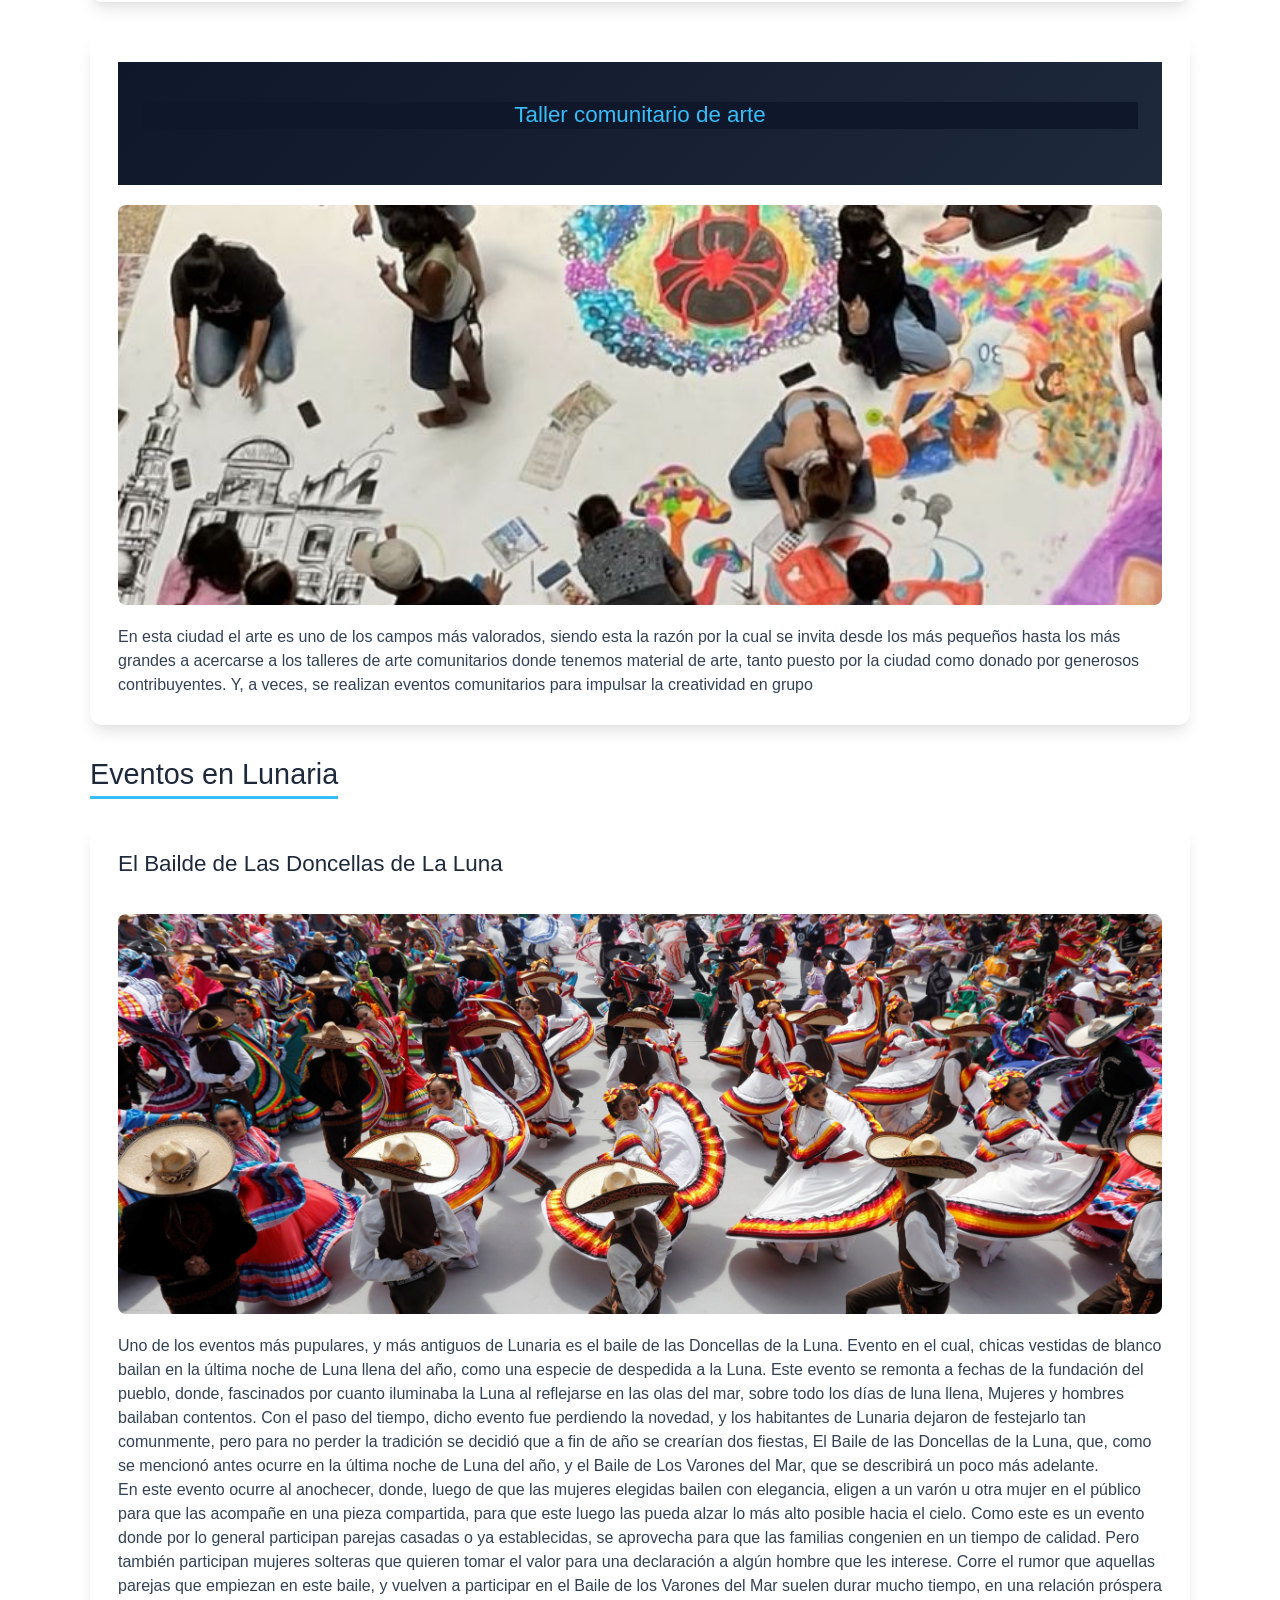
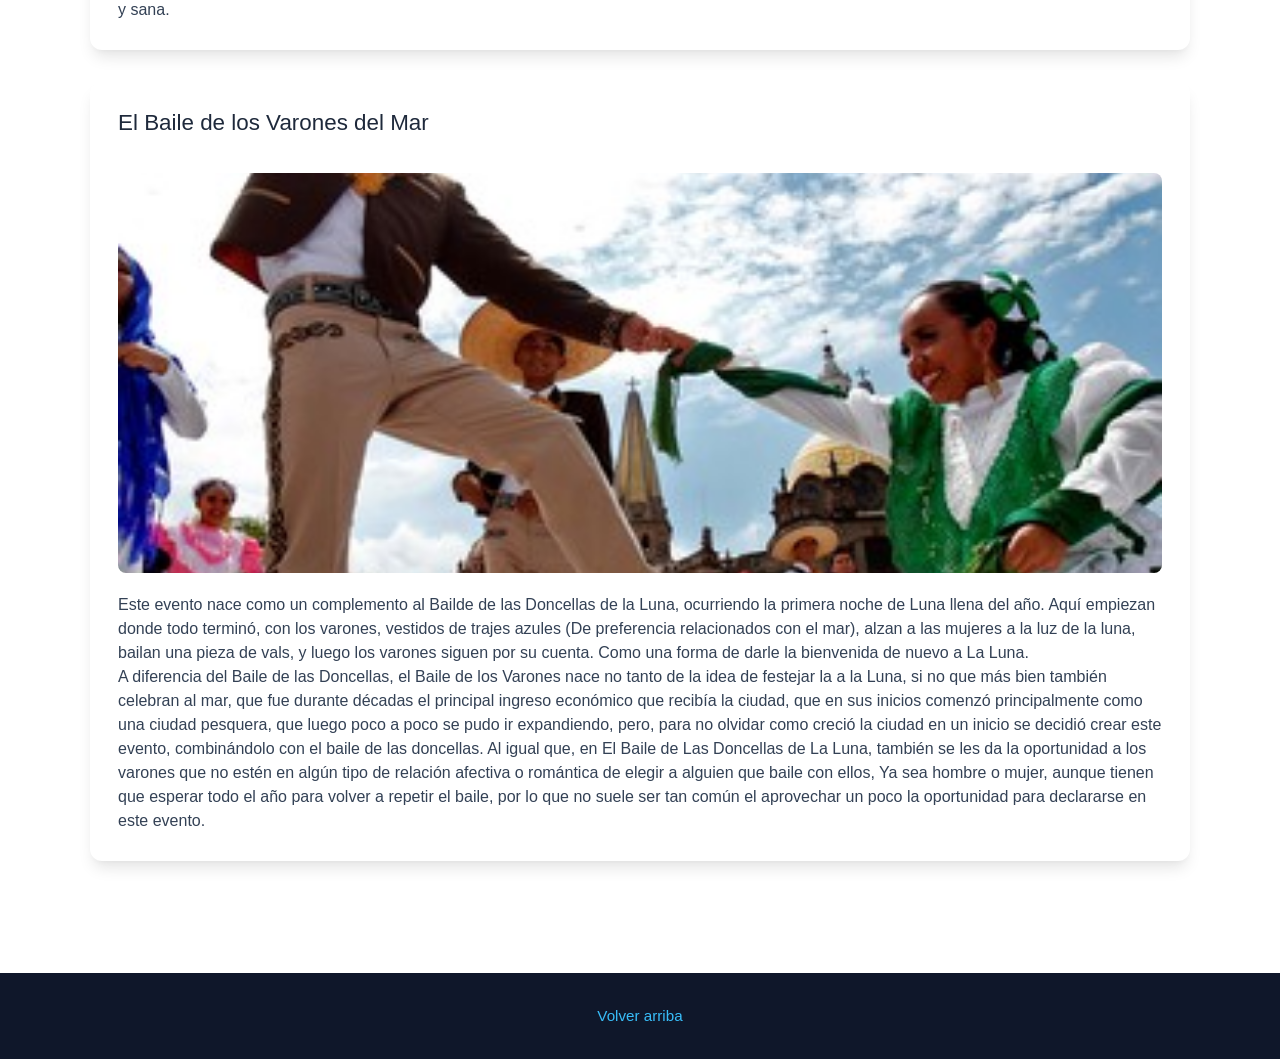
==== commit cd369b01: "Inserto la primera parte del comit 3, agregando algunas correcciones de la profe, como colocar todas" ====
--- a/index.html
+++ b/index.html
@@ -1,126 +1,202 @@
 <!DOCTYPE html>
 <html lang="es">
-    <head>
-        <meta charset="UTF-8">
-        <meta name="viewport" content="width=device-witdh">
-        <title>
-            Promoción de la ciudad. 
-        </title>
-        <link rel="stylesheet" href="estilos.css">
-    </head>
-
-    <body>
-        <header>
+
+<head>
+    <meta charset="UTF-8">
+    <meta name="viewport" content="width=device-witdh">
+    <title>
+        Inicio.
+    </title>
+    <link rel="stylesheet" href="Css-Y-java/estilos.css">
+    <link rel="stylesheet" href="https://cdn.jsdelivr.net/npm/bootstrap@4.1.3/dist/css/bootstrap.min.css"
+        integrity="sha384-MCw98/SFnGE8fJT3GXwEOngsV7Zt27NXFoaoApmYm81iuXoPkFOJwJ8ERdknLPMO" crossorigin="anonymous">
+</head>
+
+<body>
+    <header>
         <h1 id="Menú">
-            Ciudad Lunaria: La ciudad donde el Mar encuentra la Luna. 
+            Ciudad Lunaria: La ciudad donde el Mar encuentra la Luna.
         </h1>
 
         <h2>
             Un lugar perfecto para vivir o visitar
         </h2>
-        <nav >
+        <nav>
             <hr>
             <ul>
-                <li><a href="ciudad.html" target="_blank">Ciudad</a> </li>
-                <li><a href="lugares.html" target="_blank"> Lugares</a></li>
-                <li><a href="contacto.html" target="_blank">contacto</a></li>
+                <li><a href="index.html"> Inicio</a></li>
+                <li><a href="Sub-Paginas/ciudad.html" target="_blank">Historia</a> </li>
+                <li><a href="Sub-Paginas/lugares.html" target="_blank"> Lugares</a></li>
+                <li><a href="Sub-Paginas/contacto.html" target="_blank">contacto</a></li>
             </ul>
             <hr>
         </nav>
-        </header>
-        <main>
-            <article>
-                <header>
-                    <h2>Descripción General </h2>
-                </header>
+    </header>
+    <main>
+        <article>
+            <header>
+                <h2>Descripción General </h2>
+            </header>
             <p class="Lunar">
-                Lunaria es una ciudad ubicada en la costa sur de Argentina, entre San Bernardo y San Clemente, contando con todo tipo de ambientes que pueden ver en nuestro apartado de <b><a href="lugares.html"> Lugares</a></b>
-                Desde nuestro enorme bosque y centro histórico, donde conservamos antiguos edificios en el mejor estado posible, a nuestro centro lleno de todo tipo de restaurantes, cafés, y espacios 
+                Lunaria es una ciudad ubicada en la costa sur de Argentina, entre San Bernardo y San Clemente, contando
+                con todo tipo de ambientes que pueden ver en nuestro apartado de <b><a
+                        href="lugares.html">Lugares</a></b>
+                Desde nuestro enorme bosque y centro histórico, donde conservamos antiguos edificios en el mejor estado
+                posible, a nuestro centro lleno de todo tipo de restaurantes, cafés, y espacios
                 dedicados al arte y la la cultura. Hay algo para todos, desde los más grandes a los más chicos. <br>
-                Aquí en Lunaria nuestros habitantes han demostrado un amor considerable hacia la figura de la luna a lo largo de nuestra historia, esto debido a 
-                que en su fundación (La cual se explota más en el apartado de  <a href="http://ciudad" target="_blank" rel="noopener noreferrer"> Ciudad</a> ) se vieron cautivados por la maravillosa vista 
-                del acantidalado de Lunaria, cuando la Luna llena se encontró con el mar, dando un paisaje brillante y hermoso. Es quizás debido a esto que Lunaria es la ciudad con un número record en nombres relacionados con el espacio
-                contando con muchas chicas llamadas Selene, por ejemplo, y varios varones con nombres como Orion, Leo, etc. 
+                Aquí en Lunaria nuestros habitantes han demostrado un amor considerable hacia la figura de la luna a lo
+                largo de nuestra historia, esto debido a
+                que en su fundación (La cual se explota más en el apartado de <a href="http://ciudad" target="_blank"
+                    rel="noopener noreferrer"> Ciudad</a> ) se vieron cautivados por la maravillosa vista
+                del acantidalado de Lunaria, cuando la Luna llena se encontró con el mar, dando un paisaje brillante y
+                hermoso. Es quizás debido a esto que Lunaria es la ciudad con un número record en nombres relacionados
+                con el espacio
+                contando con muchas chicas llamadas Selene, por ejemplo, y varios varones con nombres como Orion, Leo,
+                etc.
             </p>
-            </article>
-            <article class="Lunar-Acantilado">
+        </article>
+        <div class="card">
+            <div class="card-header">
+                <h4>Curiosidades de Lunaria</h4>
+            </div>
+            <div class="card-body">
+                <ul>
+                    <li>
+                        <b>Es la segunda ciudad costera más concurrida durante las vacaciones de verano</b> 
+                    </li>
+                    <br>
+                    <li>
+                        <b>Según la revista "Una delicia argentina" tiene los mejores restaurantes de la costa </b>
+                    </li>
+                    <br>
+                    <li>
+                        <b>Cuenta con 85.000 habitantes </b>
+                    </li>
+                    <br>
+                    <li>
+                        <b> Cuenta con una gran popularidad entre los cineastas argentinos, contando con numerosas peliculas de diversos géneros
+                            que fueron grabadas usando a la ciudad como escenario 
+                        </b>
+                    </li>
+                    <li>
+                        Incluso durante el invierno los picos de turismo son altos. 
+                    </li>
+                </ul>
+            </div>
+        </div>
+        <article class="Lunar-Acantilado">
             <h3 class="Text-Acant">
                 Acantilado de Lunaria
             </h3>
             <div class="Container">
-                <img src="https://static.vecteezy.com/system/resources/previews/070/429/972/non_2x/multicolored-houses-cliff-edge-manarola-italian-village-cinque-terre-liguria-italy-city-architecture-photo.jpg" alt=" Imagen del famoso Acantilaado de Lunaria " class="Acant">
+                <img src="https://static.vecteezy.com/system/resources/previews/070/429/972/non_2x/multicolored-houses-cliff-edge-manarola-italian-village-cinque-terre-liguria-italy-city-architecture-photo.jpg"
+                    alt=" Imagen del famoso Acantilaado de Lunaria ">
                 <p>
-                    El bello acantilado con una de las mejores vistas en toda la argentina, pues según turistas "Es insuperable lo bella que es la luz de la luna al reflejarse en el mar desde este punto de vista"
+                    El bello acantilado con una de las mejores vistas en toda la argentina, pues según turistas "Es
+                    insuperable lo bella que es la luz de la luna al reflejarse en el mar desde este punto de vista"
                 </p>
             </div>
-            
-            </article>
-            <article>
-            <header>
-                <h3 class="Text-Acant">
-                Bosque de Lunaria 
-                </h3>
-            </header>  
-            
-            <img src="https://i.pinimg.com/736x/0b/df/be/0bdfbeacd5d626e897148b11275f85c2.jpg" alt="Bosque de Lunaria">
-            
-            <p>
-                Uno de los lugares más populares de Lunaria, pues debido a la oscuridad que genera el bosque, con tantos árboles, y tan grandes, dan un ambiente muy oscuro, siendo esta la razón por la cual 
-                fue utilizado como escenario para la película de terror argentina "El bosque de la Noche del terror"
-            </p>
+
         </article>
         <article>
             <header>
                 <h3 class="Text-Acant">
-                Taller comunitario de arte 
+                    Bosque de Lunaria
                 </h3>
             </header>
-             <img src="Imagenes_para_Index/ed3a49a0d0e2ac699f387872133c7383.jpg" alt="Foto del taller de arte de la ciudad en un evento de pintura comunitario">
-             <p>
-                En esta ciudad el arte es uno de los campos más valorados, siendo esta la razón por la cual se invita desde los más pequeños hasta los más grandes a acercarse a los talleres de 
-                arte comunitarios donde tenemos material de arte, tanto puesto por la ciudad como donado por generosos contribuyentes. Y, a veces, se realizan eventos comunitarios para impulsar la creatividad en grupo
-             </p>
-         </article>
-         <Section>
+
+            <img src="https://i.pinimg.com/736x/0b/df/be/0bdfbeacd5d626e897148b11275f85c2.jpg" alt="Bosque de Lunaria">
+
+            <p>
+                Uno de los lugares más populares de Lunaria, pues debido a la oscuridad que genera el bosque, con tantos
+                árboles, y tan grandes, dan un ambiente muy oscuro, siendo esta la razón por la cual
+                fue utilizado como escenario para la película de terror argentina "El bosque de la Noche del terror"
+            </p>
+        </article>
+        <Div>
+
+        </Div>
+        <article>
+            <header>
+                <h3 class="Text-Acant">
+                    Taller comunitario de arte
+                </h3>
+            </header>
+            <img src="Imagenes/Imagenes_para_Index/ed3a49a0d0e2ac699f387872133c7383.jpg"
+                alt="Foto del taller de arte de la ciudad en un evento de pintura comunitario">
+            <p>
+                En esta ciudad el arte es uno de los campos más valorados, siendo esta la razón por la cual se invita
+                desde los más pequeños hasta los más grandes a acercarse a los talleres de
+                arte comunitarios donde tenemos material de arte, tanto puesto por la ciudad como donado por generosos
+                contribuyentes. Y, a veces, se realizan eventos comunitarios para impulsar la creatividad en grupo
+            </p>
+        </article>
+        <Section>
             <h2>
                 Eventos en Lunaria
             </h2>
             <article>
                 <h3>
-                El Bailde de Las Doncellas de La Luna
-                </h3>
-                <img src="Imagenes_para_Index/ee5f3839-8149-4c57-962b-0b711bcf6f7a.png" alt= "Imagen de referencia del baile de las Doncellas">        
+                    El Bailde de Las Doncellas de La Luna
+                </h3>
+                <img src="Imagenes/Imagenes_para_Index/Baile de las doncellas.jpg"
+                    alt="Imagen de referencia del baile de las Doncellas">
                 <p>
-                Uno de los eventos más pupulares, y más antiguos de Lunaria es el baile de las Doncellas de la Luna. Evento en el cual, chicas vestidas de blanco bailan en la última noche de Luna llena del año, como una 
-                especie de despedida a la Luna. Este evento se remonta a fechas de la fundación del pueblo, donde, fascinados por cuanto iluminaba la Luna al reflejarse en las olas del mar, sobre todo los días de luna llena, Mujeres y hombres bailaban contentos. 
-                Con el paso del tiempo, dicho evento fue perdiendo la novedad, y los habitantes de Lunaria dejaron de festejarlo tan comunmente, pero para no perder la tradición se decidió que a fin de año se crearían dos fiestas, El Baile de las Doncellas de la Luna, que, como se 
-                mencionó antes ocurre en la última noche de Luna del año, y el Baile de Los Varones del Mar, que se describirá un poco más adelante. 
-                <br>
-                En este evento ocurre al anochecer, donde, luego de que las mujeres elegidas bailen con elegancia, eligen a un varón u otra mujer en el público para que las acompañe en una pieza compartida, para que este luego las pueda alzar 
-                lo más alto posible hacia el cielo. Como este es un evento donde por lo general participan parejas casadas o ya establecidas, se aprovecha para que las familias congenien en un tiempo de calidad. Pero también participan mujeres 
-                solteras que quieren tomar el valor para una declaración a algún hombre que les interese. Corre el rumor que aquellas parejas que empiezan en este baile, y vuelven a participar en el Baile de los Varones del Mar suelen durar mucho tiempo, en una relación próspera y sana.
+                    Uno de los eventos más pupulares, y más antiguos de Lunaria es el baile de las Doncellas de la Luna.
+                    Evento en el cual, chicas vestidas de blanco bailan en la última noche de Luna llena del año, como
+                    una
+                    especie de despedida a la Luna. Este evento se remonta a fechas de la fundación del pueblo, donde,
+                    fascinados por cuanto iluminaba la Luna al reflejarse en las olas del mar, sobre todo los días de
+                    luna llena, Mujeres y hombres bailaban contentos.
+                    Con el paso del tiempo, dicho evento fue perdiendo la novedad, y los habitantes de Lunaria dejaron
+                    de festejarlo tan comunmente, pero para no perder la tradición se decidió que a fin de año se
+                    crearían dos fiestas, El Baile de las Doncellas de la Luna, que, como se
+                    mencionó antes ocurre en la última noche de Luna del año, y el Baile de Los Varones del Mar, que se
+                    describirá un poco más adelante.
+                    <br>
+                    En este evento ocurre al anochecer, donde, luego de que las mujeres elegidas bailen con elegancia,
+                    eligen a un varón u otra mujer en el público para que las acompañe en una pieza compartida, para que
+                    este luego las pueda alzar
+                    lo más alto posible hacia el cielo. Como este es un evento donde por lo general participan parejas
+                    casadas o ya establecidas, se aprovecha para que las familias congenien en un tiempo de calidad.
+                    Pero también participan mujeres
+                    solteras que quieren tomar el valor para una declaración a algún hombre que les interese. Corre el
+                    rumor que aquellas parejas que empiezan en este baile, y vuelven a participar en el Baile de los
+                    Varones del Mar suelen durar mucho tiempo, en una relación próspera y sana.
                 </p>
             </article>
             <article>
                 <h3>
-                El Baile de los Varones del Mar 
-                </h3>
-
-                <img src="Imagenes_para_Index/e4c0e0b8-0a3f-4245-966a-0c3f9179d300.png" alt= "Imagen de Referencia del Baile de Los Varones del Mar">
+                    El Baile de los Varones del Mar
+                </h3>
+
+                <img src="Imagenes/Imagenes_para_Index/Baile de los varones.jpg"
+                    alt="Imagen de Referencia del Baile de Los Varones del Mar">
                 <p>
-                    Este evento nace como un complemento al Bailde de las Doncellas de la Luna, ocurriendo la primera noche de Luna llena del año. Aquí empiezan donde todo terminó, con los varones, vestidos de trajes azules (De preferencia relacionados con el mar), 
-                    alzan a las mujeres a la luz de la luna, bailan una pieza de vals, y luego los varones siguen por su cuenta. Como una forma de darle la bienvenida de nuevo a La Luna. <br>
-                    A diferencia del Baile de las Doncellas, el Baile de los Varones nace no tanto de la idea de festejar la a la Luna, si no que más bien también celebran al mar, que fue durante décadas el principal ingreso económico que recibía la ciudad, que en sus inicios 
-                    comenzó principalmente como una ciudad pesquera, que luego poco a poco se pudo ir expandiendo, pero, para no olvidar como creció la ciudad en un inicio se decidió crear este evento, combinándolo con el baile de las doncellas. 
-                    Al igual que, en El Baile de Las Doncellas de La Luna, también se les da la oportunidad a los varones que no estén en algún tipo de relación afectiva o romántica de elegir a alguien que baile con ellos, 
-                    Ya sea hombre o mujer, aunque tienen que esperar todo el año para volver a repetir el baile, por lo que no suele ser tan común el aprovechar un poco la oportunidad para declararse en este evento. 
+                    Este evento nace como un complemento al Bailde de las Doncellas de la Luna, ocurriendo la primera
+                    noche de Luna llena del año. Aquí empiezan donde todo terminó, con los varones, vestidos de trajes
+                    azules (De preferencia relacionados con el mar),
+                    alzan a las mujeres a la luz de la luna, bailan una pieza de vals, y luego los varones siguen por su
+                    cuenta. Como una forma de darle la bienvenida de nuevo a La Luna. <br>
+                    A diferencia del Baile de las Doncellas, el Baile de los Varones nace no tanto de la idea de
+                    festejar la a la Luna, si no que más bien también celebran al mar, que fue durante décadas el
+                    principal ingreso económico que recibía la ciudad, que en sus inicios
+                    comenzó principalmente como una ciudad pesquera, que luego poco a poco se pudo ir expandiendo, pero,
+                    para no olvidar como creció la ciudad en un inicio se decidió crear este evento, combinándolo con el
+                    baile de las doncellas.
+                    Al igual que, en El Baile de Las Doncellas de La Luna, también se les da la oportunidad a los
+                    varones que no estén en algún tipo de relación afectiva o romántica de elegir a alguien que baile
+                    con ellos,
+                    Ya sea hombre o mujer, aunque tienen que esperar todo el año para volver a repetir el baile, por lo
+                    que no suele ser tan común el aprovechar un poco la oportunidad para declararse en este evento.
                 </p>
             </article>
         </section>
-        </main>
-        <footer>
-            <a href="#Menú"> Volver arriba</a>
-        </footer>
-        
-    </body>
+    </main>
+    <footer>
+        <a href="#Menú"> Volver arriba</a>
+    </footer>
+
+</body>
+
 </html>
--- a/Css-Y-java/estilos.css
+++ b/Css-Y-java/estilos.css
@@ -0,0 +1,313 @@
+
+@import url('https://fonts.googleapis.com/css2?family=Playfair+Display:ital,wght@0,400..900;1,400..900&display=swap');
+
+/* VARIABLES*/
+:root {
+  --color-primary: #1e293b;       /* Azul noche/marino oscuro */
+  --color-secondary: #0f172a;     /* Azul profundo */
+  --color-accent: #38bdf8;        /* Azul claro / destello lunar */
+  --color-bg: #e0f2fe;            /* Fondo suave */
+  --color-card-bg: #ffffff;       /* Fondo de tarjetas/artículos */
+  --color-text: #334155;          /* Texto principal */
+  --color-text-light: #64748b;    /* Texto secundario */
+  --font-main: system-ui, -apple-system, BlinkMacSystemFont, 'Segoe UI', Roboto, Oxygen, Ubuntu, Cantarell, sans-serif;
+  --max-width: 1100px;
+  --border-radius: 12px;
+  --shadow: 0 10px 15px -3px rgba(0, 0, 0, 0.1), 0 4px 6px -4px rgba(0, 0, 0, 0.05);
+}
+
+* {
+  box-sizing: border-box;
+  margin: 0;
+  padding: 0;
+}
+
+body {
+  font-family: 'Playfair Display', serif;
+  background-color: var(--color-bg);
+  color: var(--color-text);
+  line-height: 1.7;
+  display: flex;
+  flex-direction: column;
+  min-height: 100vh;
+}
+
+/* HEADER Y NAVEGACIÓN*/
+header {
+  background: linear-gradient(135deg, var(--color-secondary), var(--color-primary));
+  color: #ffffff;
+  padding: 2.5rem 1.5rem;
+  text-align: center;
+}
+
+header h1 {
+  font-size: 2.5rem;
+  font-weight: 700;
+  letter-spacing: -0.025em;
+  margin-bottom: 0.5rem;
+}
+
+header h2, header p {
+  color: var(--color-accent);
+  font-size: 1.15rem;
+  font-weight: 400;
+}
+
+header img {
+  width: 100%;
+  max-width: var(--max-width);
+  max-height: 350px;
+  object-fit: cover;
+  border-radius: var(--border-radius);
+  margin-top: 1.5rem;
+  box-shadow: var(--shadow);
+}
+
+/* Menú de navegación */
+nav {
+  background-color: var(--color-primary);
+  text-align: center;
+  padding: 0.75rem 1rem;
+  position: sticky;
+  top: 0;
+  z-index: 100;
+  box-shadow: 0 4px 6px -1px rgba(0, 0, 0, 0.1);
+}
+
+nav hr {
+  display: none; /* Se ocultan las líneas horizontales antiguas */
+}
+
+nav ul {
+  list-style: none;
+  display: flex;
+  justify-content: center;
+  align-items: center;
+  gap: 1.5rem;
+  flex-wrap: wrap;
+}
+
+nav a {
+  color: #f1f5f9;
+  text-decoration: none;
+  font-weight: 600;
+  font-size: 1rem;
+  padding: 0.4rem 0.8rem;
+  border-radius: 6px;
+  transition: all 0.2s ease-in-out;
+  display: inline-block;
+}
+
+nav a:hover {
+  background-color: rgba(56, 189, 248, 0.2);
+  color: var(--color-accent);
+}
+
+/* ESTRUCTURA PRINCIPAL (MAIN, SECTIONS, ASIDE)*/
+main {
+  max-width: var(--max-width);
+  width: 90%;
+  margin: 2rem auto;
+  flex: 1;
+  display: grid;
+  grid-template-columns: 1fr;
+  gap: 2rem;
+}
+
+/* Soporte para la estructura con sidebar (<aside>) de ciudad.html */
+main:has(aside) {
+  grid-template-columns: 2.5fr 1fr;
+}
+
+section h2 {
+  font-size: 1.8rem;
+  color: var(--color-primary);
+  margin-bottom: 1.5rem;
+  border-bottom: 3px solid var(--color-accent);
+  display: inline-block;
+  padding-bottom: 0.25rem;
+}
+
+/*  ARTÍCULOS Y CONTENIDO*/
+article {
+  background-color: var(--color-card-bg);
+  padding: 1.75rem;
+  border-radius: var(--border-radius);
+  box-shadow: var(--shadow);
+  margin-bottom: 2rem;
+}
+
+article h3 {
+  color: var(--color-primary);
+  font-size: 1.4rem;
+  margin-bottom: 1rem;
+}
+
+article p {
+  margin-bottom: 1rem;
+  color: var(--color-text);
+}
+
+article p:last-child {
+  margin-bottom: 0;
+}
+
+article img {
+  width: 100%;
+  height: auto;
+  max-height: 400px;
+  object-fit: cover;
+  border-radius: 8px;
+  margin: 1.25rem 0;
+}
+
+/* Listas estilizadas (Contacto y Lugares) */
+ul {
+  list-style: none;
+}
+
+article ul, section ul {
+  background-color: var(--color-card-bg);
+  padding: 1.5rem;
+  border-radius: var(--border-radius);
+  box-shadow: var(--shadow);
+  margin-bottom: 2rem;
+}
+
+article ul li, section ul li {
+  margin-bottom: 0.75rem;
+  padding-left: 0.5rem;
+}
+
+article ul li:last-child, section ul li:last-child {
+  margin-bottom: 0;
+}
+
+/* ASIDE (SIDEBAR EN LA HISTORIA/CIUDAD)*/
+aside {
+  background-color: var(--color-card-bg);
+  padding: 1.5rem;
+  border-radius: var(--border-radius);
+  box-shadow: var(--shadow);
+  height: fit-content;
+  border-top: 4px solid var(--color-accent);
+}
+
+aside h2 {
+  font-size: 1.4rem;
+  margin-bottom: 1rem;
+  border-bottom: none;
+}
+
+aside p {
+  margin-bottom: 0.75rem;
+  font-size: 0.95rem;
+  border-bottom: 1px dashed #e2e8f0;
+  padding-bottom: 0.5rem;
+}
+
+aside p:last-child {
+  border-bottom: none;
+}
+
+/*ENLACES Y BOTONES */
+a {
+  color: #0284c7;
+  text-decoration: none;
+  transition: color 0.2s ease;
+}
+
+a:hover {
+  color: #0369a1;
+  text-decoration: underline;
+}
+
+/* FOOTER*/
+footer {
+  background-color: var(--color-secondary);
+  color: #94a3b8;
+  text-align: center;
+  padding: 2rem 1rem;
+  margin-top: 3rem;
+  font-size: 0.95rem;
+}
+
+footer address {
+  font-style: normal;
+}
+
+footer a {
+  color: var(--color-accent);
+}
+
+.Lunar {
+  padding: 2px 3px;
+  margin-top: 1rem;
+  color: rgba(9, 0, 49, 0.541);
+  text-decoration: solid;
+  font-weight:bold;
+}
+
+.Lunar-Acantilado {
+  color: rgba(9, 0, 49, 0.541);
+  text-decoration: solid;
+  font-weight:bold;
+}
+.Acant {
+  float:left ;
+  margin-top: 0;
+  margin-right: 20px;
+  margin-bottom: 10px;
+  width: 30rem;
+}
+.Text-Acant {
+  text-align: center;
+  background-color: #0f172a;
+  color: #38bdf8;
+  font-size: 1.4rem;
+}
+.Tarjeta {
+  background-color: var(--color-card-bg);
+  padding: 1.5rem;
+  border-radius: var(--border-radius);
+  box-shadow: var(--shadow);
+  height: fit-content;
+  border-top: 4px solid var(--color-accent);
+}
+/*AJUSTES PARA LUGARES*/
+/*Separa el menú del texto anterior*/
+.pagina-lugares .menu-secciones {
+  background-color: var(--color-secondary);
+  box-shadow: none;
+  margin-top: 1rem;
+  padding: 0;
+}
+
+/*Quita el estilo de tarjeta de la lista del menú*/
+.pagina-lugares .menu-secciones ul {
+  background: transparent;
+  box-shadow: none;
+  padding: 0;
+  margin: 0 0 1rem;
+}
+
+/*Elimina el espacio extra entre enlaces*/
+.pagina-lugares .menu-secciones li {
+  margin-bottom: 0;
+}
+
+/*Integra la lista de datos en la ficha*/
+.pagina-lugares article ul {
+  border-radius: var(--border-radius) var(--border-radius) 0 0;
+  box-shadow: none;
+  margin-bottom: 0;
+  padding-bottom: 0;
+}
+
+/*Da formato y espacio a cada dato*/
+.pagina-lugares article li {
+  background-color: var(--color-card-bg);
+  padding: 0 1.5rem 0.25rem;
+  border-radius: 0 0 var(--border-radius) var(--border-radius);
+  margin-bottom: 0.25rem;
+}
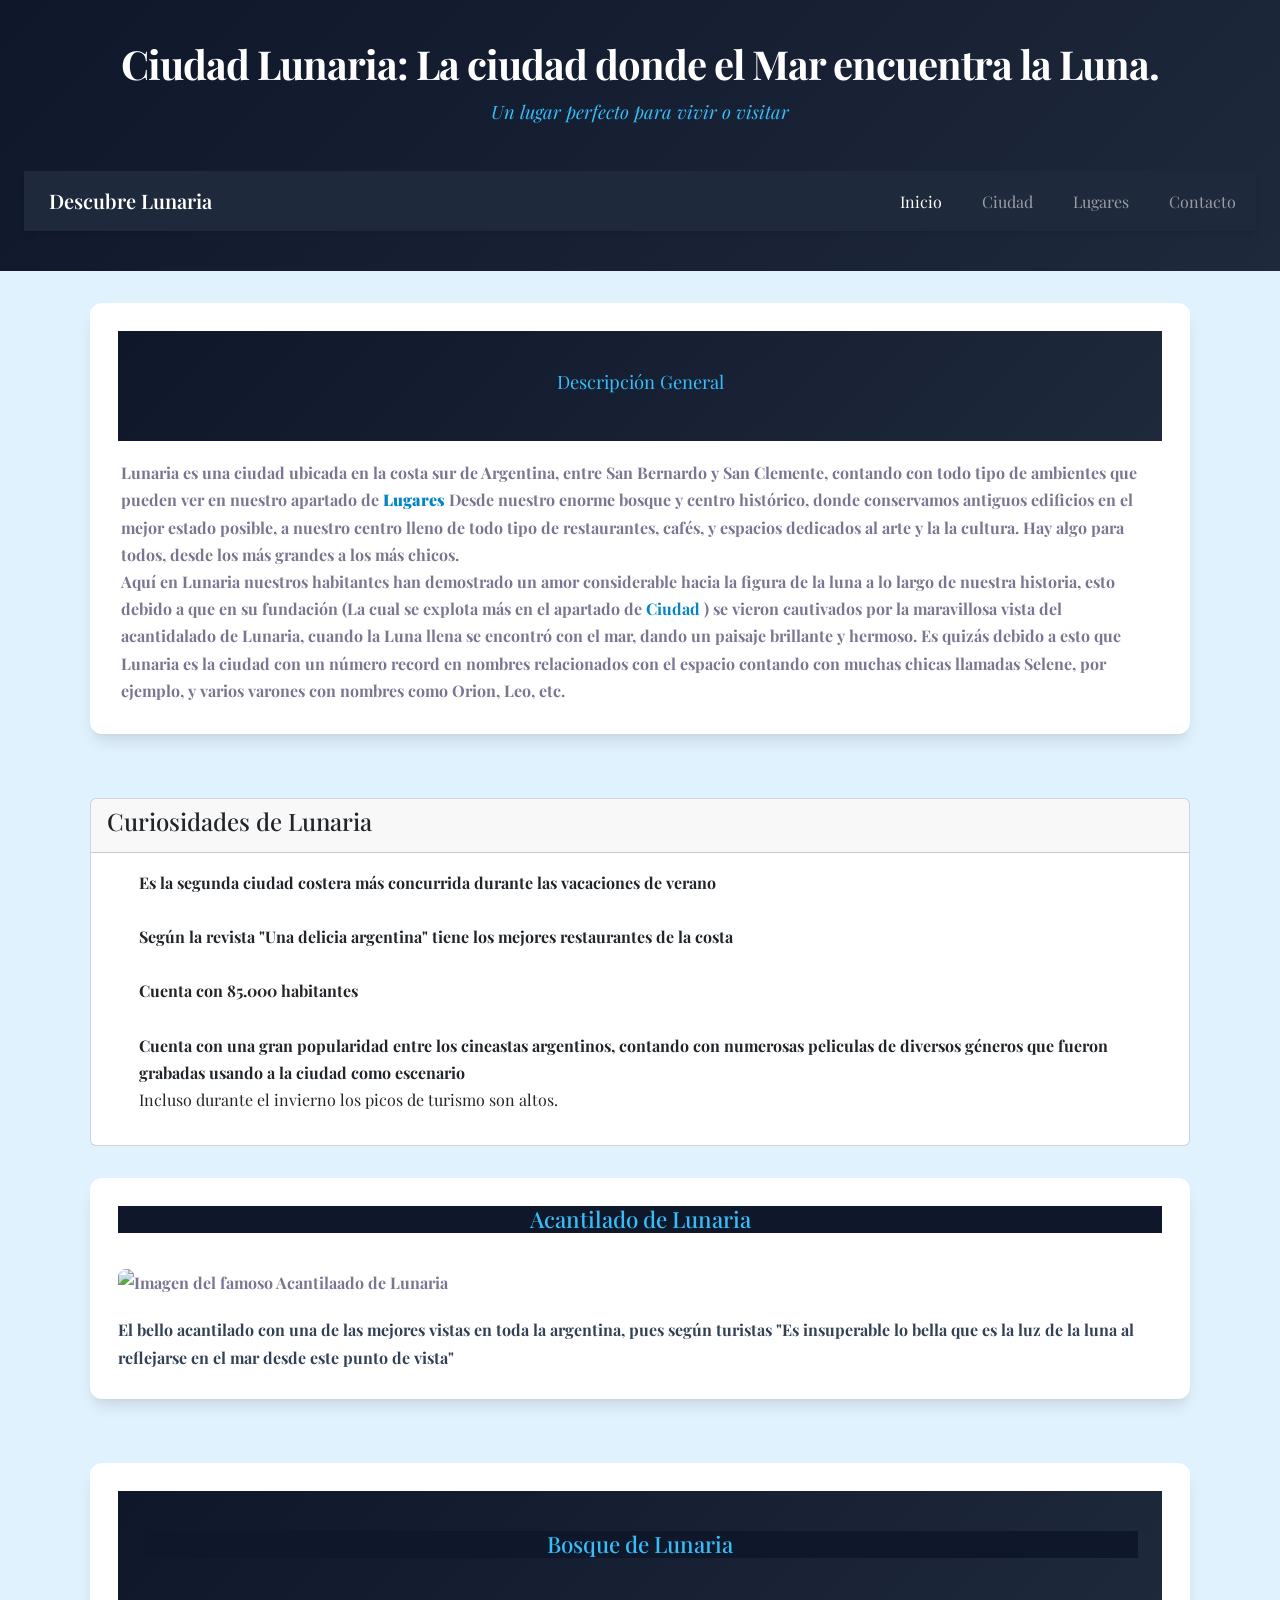
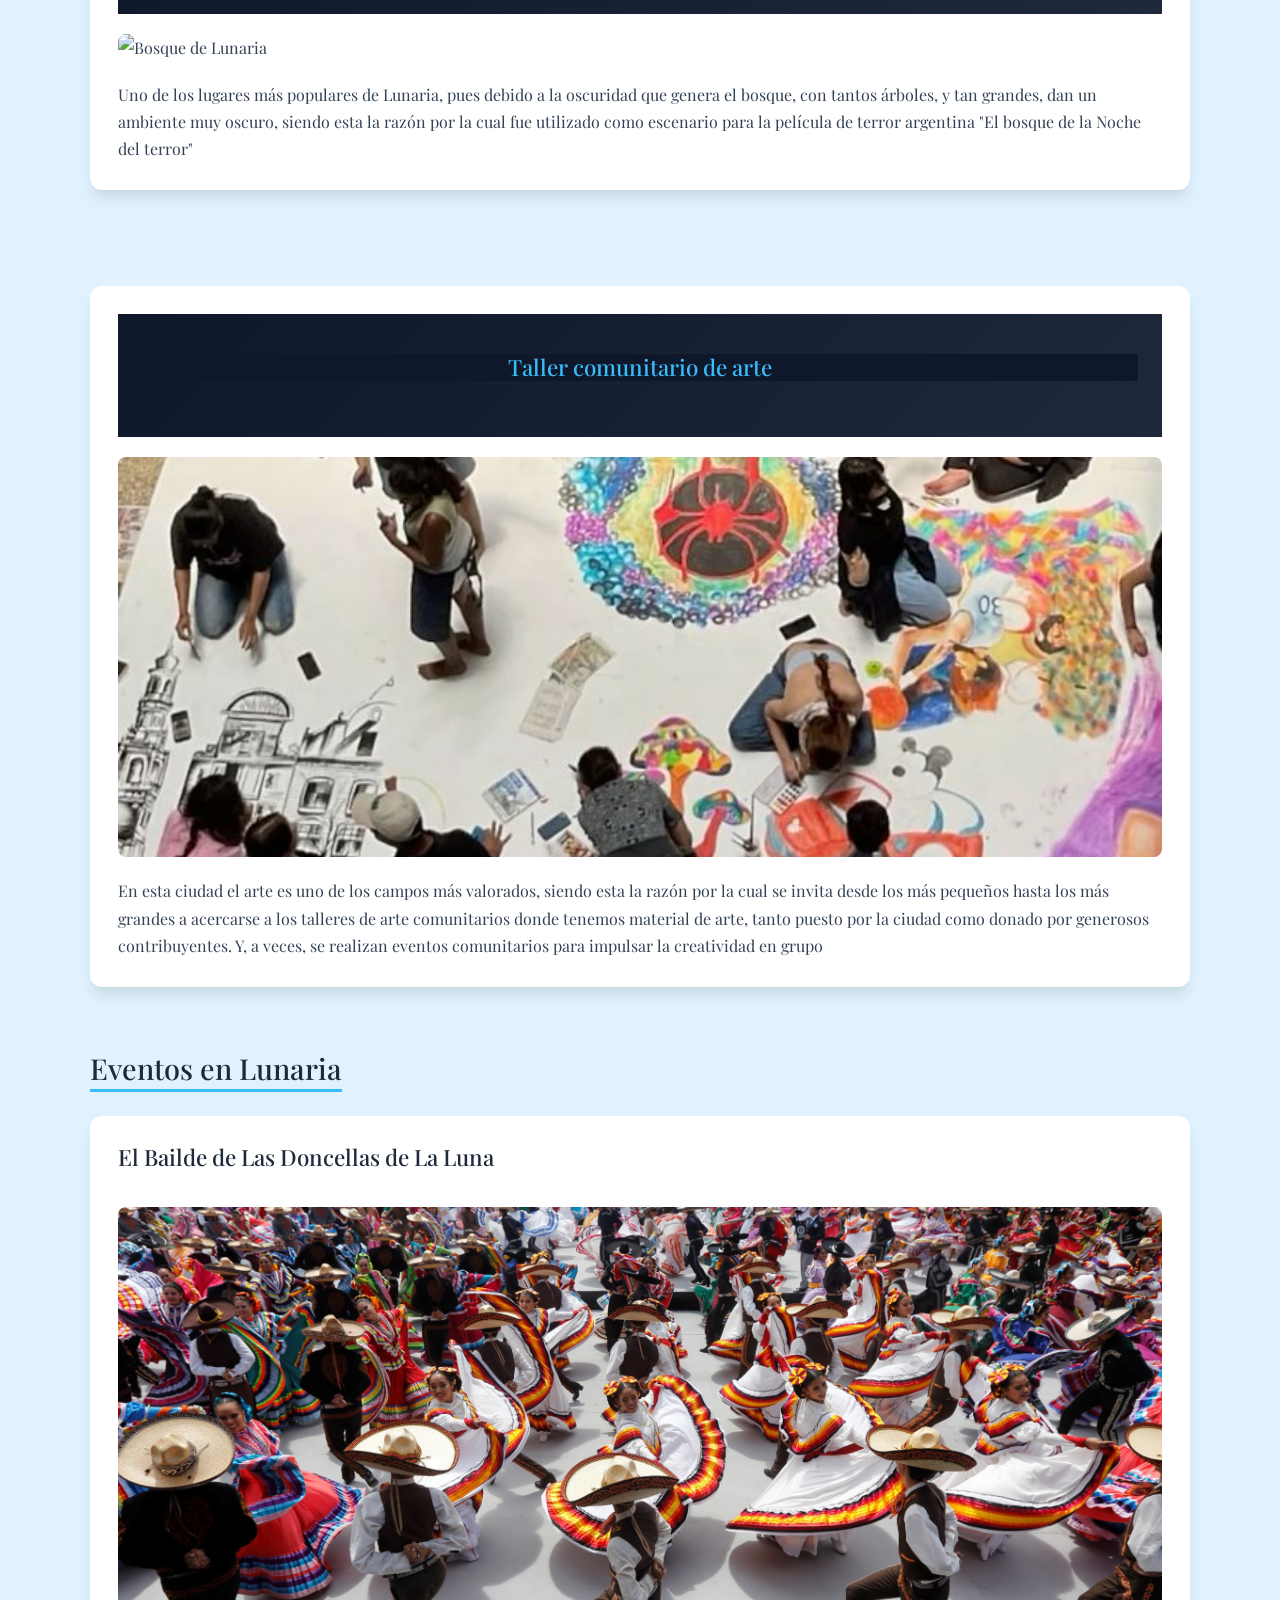
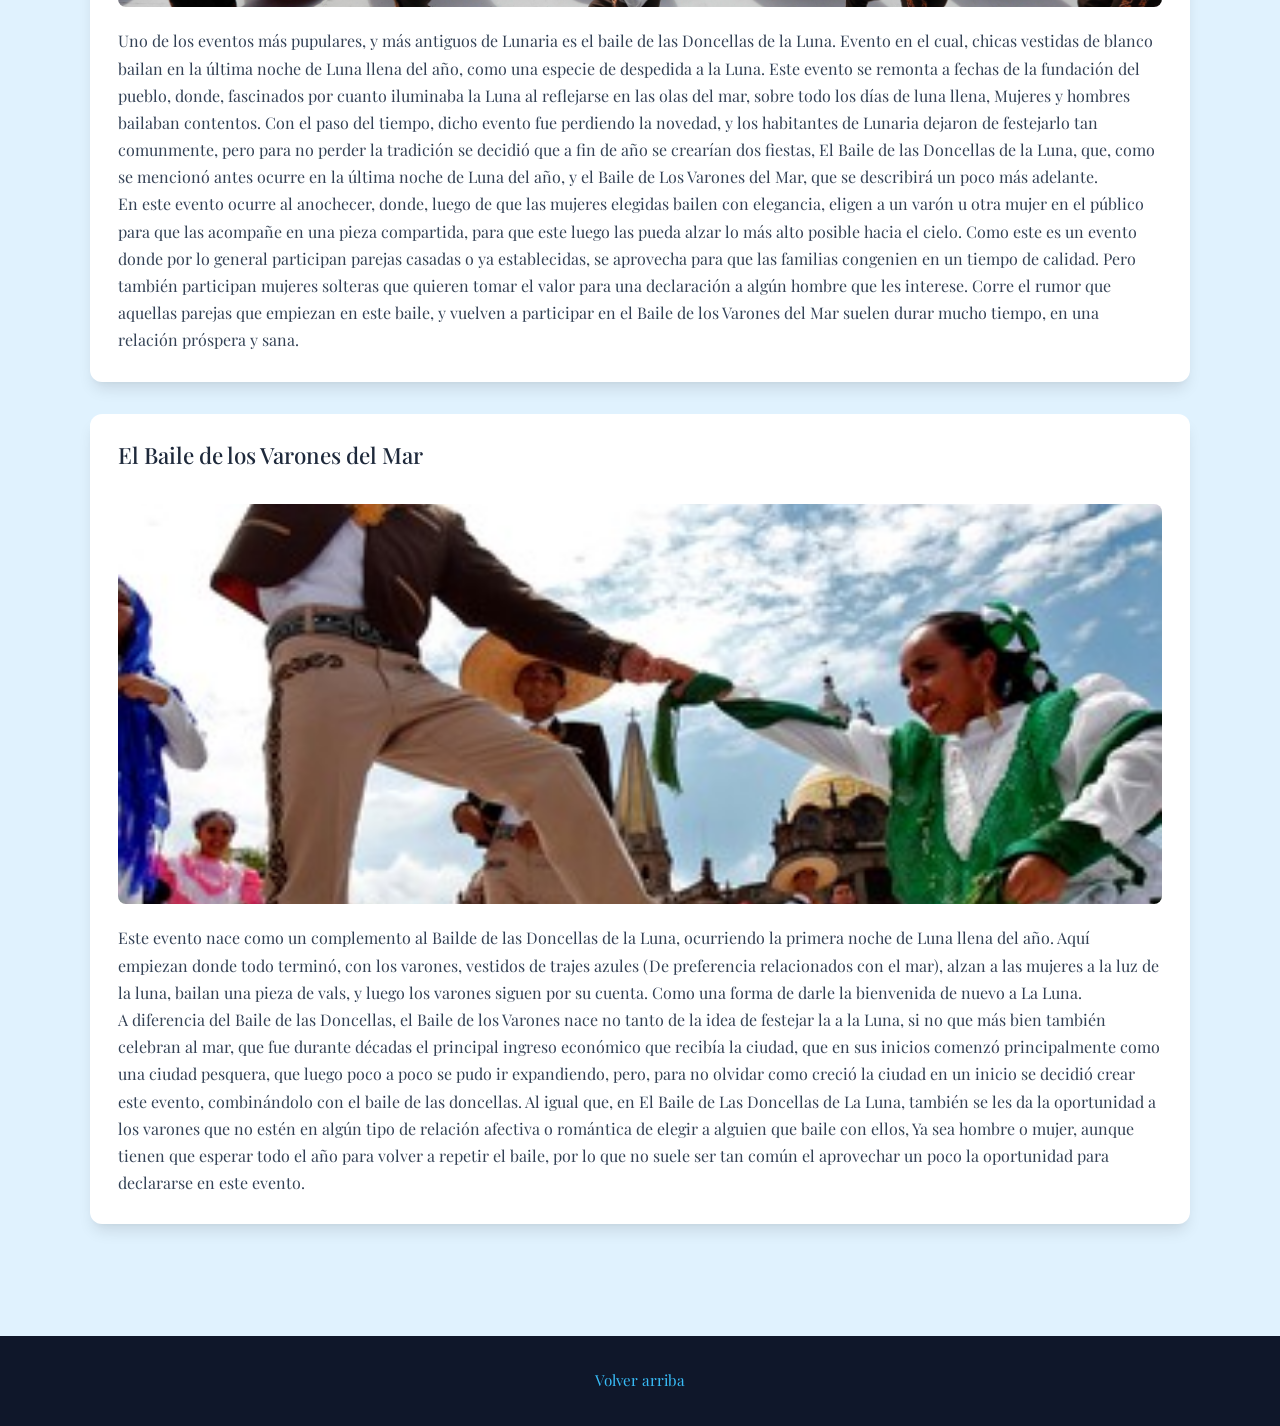
==== commit f6b4f51b: "Agrego la página contactos con un formulario que utiliza código de Java Script y además corrección a" ====
--- a/index.html
+++ b/index.html
@@ -3,33 +3,42 @@
 
 <head>
     <meta charset="UTF-8">
-    <meta name="viewport" content="width=device-witdh">
-    <title>
-        Inicio.
-    </title>
+    <meta name="viewport" content="width=device-width, initial-scale=1.0">
+    <title>Inicio</title>
+    <link href="https://fonts.googleapis.com/css2?family=Playfair+Display:ital,wght@0,400..900;1,400..900&display=swap"
+        rel="stylesheet">
+    <link href="https://cdn.jsdelivr.net/npm/bootstrap@5.0.2/dist/css/bootstrap.min.css" rel="stylesheet"
+        integrity="sha384-EVSTQN3/azprG1Anm3QDgpJLIm9Nao0Yz1ztcQTwFspd3yD65VohhpuuCOmLASjC" crossorigin="anonymous">
     <link rel="stylesheet" href="Css-Y-java/estilos.css">
-    <link rel="stylesheet" href="https://cdn.jsdelivr.net/npm/bootstrap@4.1.3/dist/css/bootstrap.min.css"
-        integrity="sha384-MCw98/SFnGE8fJT3GXwEOngsV7Zt27NXFoaoApmYm81iuXoPkFOJwJ8ERdknLPMO" crossorigin="anonymous">
 </head>
 
 <body>
-    <header>
-        <h1 id="Menú">
-            Ciudad Lunaria: La ciudad donde el Mar encuentra la Luna.
-        </h1>
-
-        <h2>
-            Un lugar perfecto para vivir o visitar
-        </h2>
-        <nav>
-            <hr>
-            <ul>
-                <li><a href="index.html"> Inicio</a></li>
-                <li><a href="Sub-Paginas/ciudad.html" target="_blank">Historia</a> </li>
-                <li><a href="Sub-Paginas/lugares.html" target="_blank"> Lugares</a></li>
-                <li><a href="Sub-Paginas/contacto.html" target="_blank">contacto</a></li>
-            </ul>
-            <hr>
+    <header id="Menú">
+        <h1>Ciudad Lunaria: La ciudad donde el Mar encuentra la Luna.</h1>
+        <p><em>Un lugar perfecto para vivir o visitar</em></p>
+         <button class="navbar-toggler" type="button" data-bs-toggle="collapse" data-bs-target="#navbarLugares"
+          aria-controls="navbarLugares" aria-expanded="false" aria-label="Abrir o cerrar menú">
+          <span class="navbar-toggler-icon"></span>
+        </button>
+        <nav class="navbar navbar-expand-lg navbar-dark menu-principal">
+            <div class="container-fluid">
+
+                <a class="navbar-brand" href="#Lugares">Descubre Lunaria</a>
+
+                <button class="navbar-toggler" type="button" data-bs-toggle="collapse" data-bs-target="#navbarLugares"
+                    aria-controls="navbarLugares" aria-expanded="false" aria-label="Abrir o cerrar menú">
+                    <span class="navbar-toggler-icon"></span>
+                </button>
+
+                <div class="collapse navbar-collapse" id="navbarLugares">
+                    <ul class="navbar-nav ms-auto">
+                        <li class="nav-item"><a class="nav-link active" aria-current="page" href="index.html">Inicio</a></li>
+                        <li class="nav-item"><a class="nav-link" href="Sub-Paginas/ciudad.html">Ciudad</a></li>
+                        <li class="nav-item"><a class="nav-link" href="Sub-Paginas/lugares.html">Lugares</a></li>
+                        <li class="nav-item"><a class="nav-link" href="Sub-Paginas/contacto.html">Contacto</a></li>
+                    </ul>
+                </div>
+            </div>
         </nav>
     </header>
     <main>
@@ -62,7 +71,7 @@
             <div class="card-body">
                 <ul>
                     <li>
-                        <b>Es la segunda ciudad costera más concurrida durante las vacaciones de verano</b> 
+                        <b>Es la segunda ciudad costera más concurrida durante las vacaciones de verano</b>
                     </li>
                     <br>
                     <li>
@@ -74,12 +83,13 @@
                     </li>
                     <br>
                     <li>
-                        <b> Cuenta con una gran popularidad entre los cineastas argentinos, contando con numerosas peliculas de diversos géneros
-                            que fueron grabadas usando a la ciudad como escenario 
+                        <b> Cuenta con una gran popularidad entre los cineastas argentinos, contando con numerosas
+                            peliculas de diversos géneros
+                            que fueron grabadas usando a la ciudad como escenario
                         </b>
                     </li>
                     <li>
-                        Incluso durante el invierno los picos de turismo son altos. 
+                        Incluso durante el invierno los picos de turismo son altos.
                     </li>
                 </ul>
             </div>
@@ -195,6 +205,9 @@
     </main>
     <footer>
         <a href="#Menú"> Volver arriba</a>
+        <script src="https://cdn.jsdelivr.net/npm/bootstrap@5.0.2/dist/js/bootstrap.bundle.min.js"
+            integrity="sha384-MrcW6ZMFYlzcLA8Nl+NtUVF0sA7MsXsP1UyJoMp4YLEuNSfAP+JcXn/tWtIaxVXM" crossorigin="anonymous">
+            </script>
     </footer>
 
 </body>
--- a/Css-Y-java/estilos.css
+++ b/Css-Y-java/estilos.css
@@ -274,8 +274,32 @@
   height: fit-content;
   border-top: 4px solid var(--color-accent);
 }
+
 /*AJUSTES PARA LUGARES*/
-/*Separa el menú del texto anterior*/
+/* Bootstrap: ajusta el espacio del encabezado al navbar */
+.pagina-lugares header {
+  padding: 1rem 1.5rem;
+}
+
+/* Bootstrap: conserva el título semántico sin agrandar la marca */
+.pagina-lugares .menu-principal h1 {
+  font-size: inherit;
+  letter-spacing: normal;
+}
+
+/* Diseño: destaca la introducción sin afectar otras páginas. */
+.pagina-lugares .introduccion-lugares {
+  background-color: var(--color-card-bg);
+  padding: 1.5rem;
+  border-radius: var(--border-radius);
+  box-shadow: var(--shadow);
+  color: var(--color-primary);
+  font-size: 18px;
+  font-weight: 500;
+  margin-bottom: 1.5rem;
+}
+
+/* Espaciado: separa el menú del texto anterior. */
 .pagina-lugares .menu-secciones {
   background-color: var(--color-secondary);
   box-shadow: none;
@@ -283,7 +307,7 @@
   padding: 0;
 }
 
-/*Quita el estilo de tarjeta de la lista del menú*/
+/* Navegación: quita el estilo de tarjeta de la lista del menú. */
 .pagina-lugares .menu-secciones ul {
   background: transparent;
   box-shadow: none;
@@ -291,23 +315,129 @@
   margin: 0 0 1rem;
 }
 
-/*Elimina el espacio extra entre enlaces*/
+/* Espaciado: elimina el espacio extra entre enlaces. */
 .pagina-lugares .menu-secciones li {
   margin-bottom: 0;
 }
 
-/*Integra la lista de datos en la ficha*/
-.pagina-lugares article ul {
-  border-radius: var(--border-radius) var(--border-radius) 0 0;
+/* Bootstrap - personalizaciones */
+/* Bootstrap: recupera el margen lateral original del contenido de Lugares. */
+.pagina-lugares main {
+  width: 90%;
+  max-width: var(--max-width);
+}
+
+/* Bootstrap: integra las tarjetas con la paleta de Lunaria. */
+.pagina-lugares .card {
+  border-color: var(--color-accent);
+  margin-bottom: 0;
+}
+
+/* Bootstrap: mantiene el color principal en los títulos de las tarjetas. */
+.pagina-lugares .card-title {
+  color: var(--color-primary);
+}
+
+/* Bootstrap: elimina el margen global de las imágenes dentro de las tarjetas. */
+.pagina-lugares .card-img-top {
+  margin: 0;
+}
+
+/* Bootstrap: da a los controles cerrados el color del navbar. */
+.pagina-lugares .accordion-button {
+  background-color: var(--color-primary);
+  color: #f1f5f9;
+}
+
+/* Bootstrap: mantiene blanco el contenido desplegado. */
+.pagina-lugares .accordion-body {
+  background-color: var(--color-card-bg);
+  color: var(--color-primary);
+}
+
+/* Bootstrap: conserva azul el encabezado mientras el contenido está abierto. */
+.pagina-lugares .accordion-button:not(.collapsed) {
+  background-color: var(--color-primary);
+  color: #f1f5f9;
   box-shadow: none;
+}
+
+/* Flexbox: distribuye las tarjetas de festividades de forma responsiva. */
+.pagina-lugares .festividades-tarjetas {
+  display: flex;
+  flex-wrap: wrap;
+  gap: 1.5rem;
+}
+
+/* Diseño: conserva el estilo de las tarjetas de lugares en formato compacto. */
+.pagina-lugares .festividad-card {
+  flex: 1 1 200px;
+  padding: 0;
+  border-top: 4px solid var(--color-accent);
   margin-bottom: 0;
-  padding-bottom: 0;
-}
-
-/*Da formato y espacio a cada dato*/
-.pagina-lugares article li {
-  background-color: var(--color-card-bg);
-  padding: 0 1.5rem 0.25rem;
-  border-radius: 0 0 var(--border-radius) var(--border-radius);
-  margin-bottom: 0.25rem;
+}
+
+/* Tipografía: iguala la jerarquía del título con los títulos de lugares. */
+.pagina-lugares .festividades-lunaria > h3 {
+  color: var(--color-primary);
+  font-size: 1.4rem;
+  margin-bottom: 1rem;
+}
+
+/* Espaciado: separa las festividades de las fichas anteriores. */
+.pagina-lugares .festividades-lunaria {
+  margin-top: 2rem;
+}
+
+/* Bootstrap: integra las imágenes al formato de tarjeta. */
+.pagina-lugares .festividad-card .card-img-top {
+  margin: 0;
+  height: 160px;
+  object-fit: cover;
+}
+
+/* Tipografía: diferencia el título de cada festividad. */
+.pagina-lugares .festividad-card .card-title {
+  color: var(--color-primary);
+  font-size: 1.15rem;
+  margin-bottom: 0.75rem;
+}
+
+/* Espaciado: compacta el texto de las tarjetas de festividades. */
+.pagina-lugares .festividad-card .card-text {
+  margin-bottom: 0.5rem;
+}
+
+/* Bootstrap: adapta la lista y el pie de las tarjetas a la paleta. */
+.pagina-lugares .festividad-card .list-group-item,
+.pagina-lugares .festividad-card .card-footer {
+  color: var(--color-primary);
+  background-color: var(--color-card-bg);
+}
+
+.pagina-lugares .festividad-card .card-footer {
+  border-top-color: var(--color-accent);
+}
+
+/*nav hamburguesa*/
+/* Ajusta el espacio del encabezado al navbar */
+.pagina-lugares header {
+  padding: 1rem 1.5rem;
+}
+
+/* Bootstrap: Personalización del menú principal */
+.pagina-lugares .menu-principal {
+  background-color: var(--color-secondary, #333); /* Fallback por si no tienes la variable */
+  box-shadow: none;
+  margin-top: 1rem;
+  padding: 0.5rem 1rem;
+  border-radius: 0.375rem;
+}
+
+/* Quita márgenes y padding de la lista interna del menú */
+.pagina-lugares .menu-principal ul {
+  background: transparent;
+  box-shadow: none;
+  padding: 0;
+  margin: 0;
 }
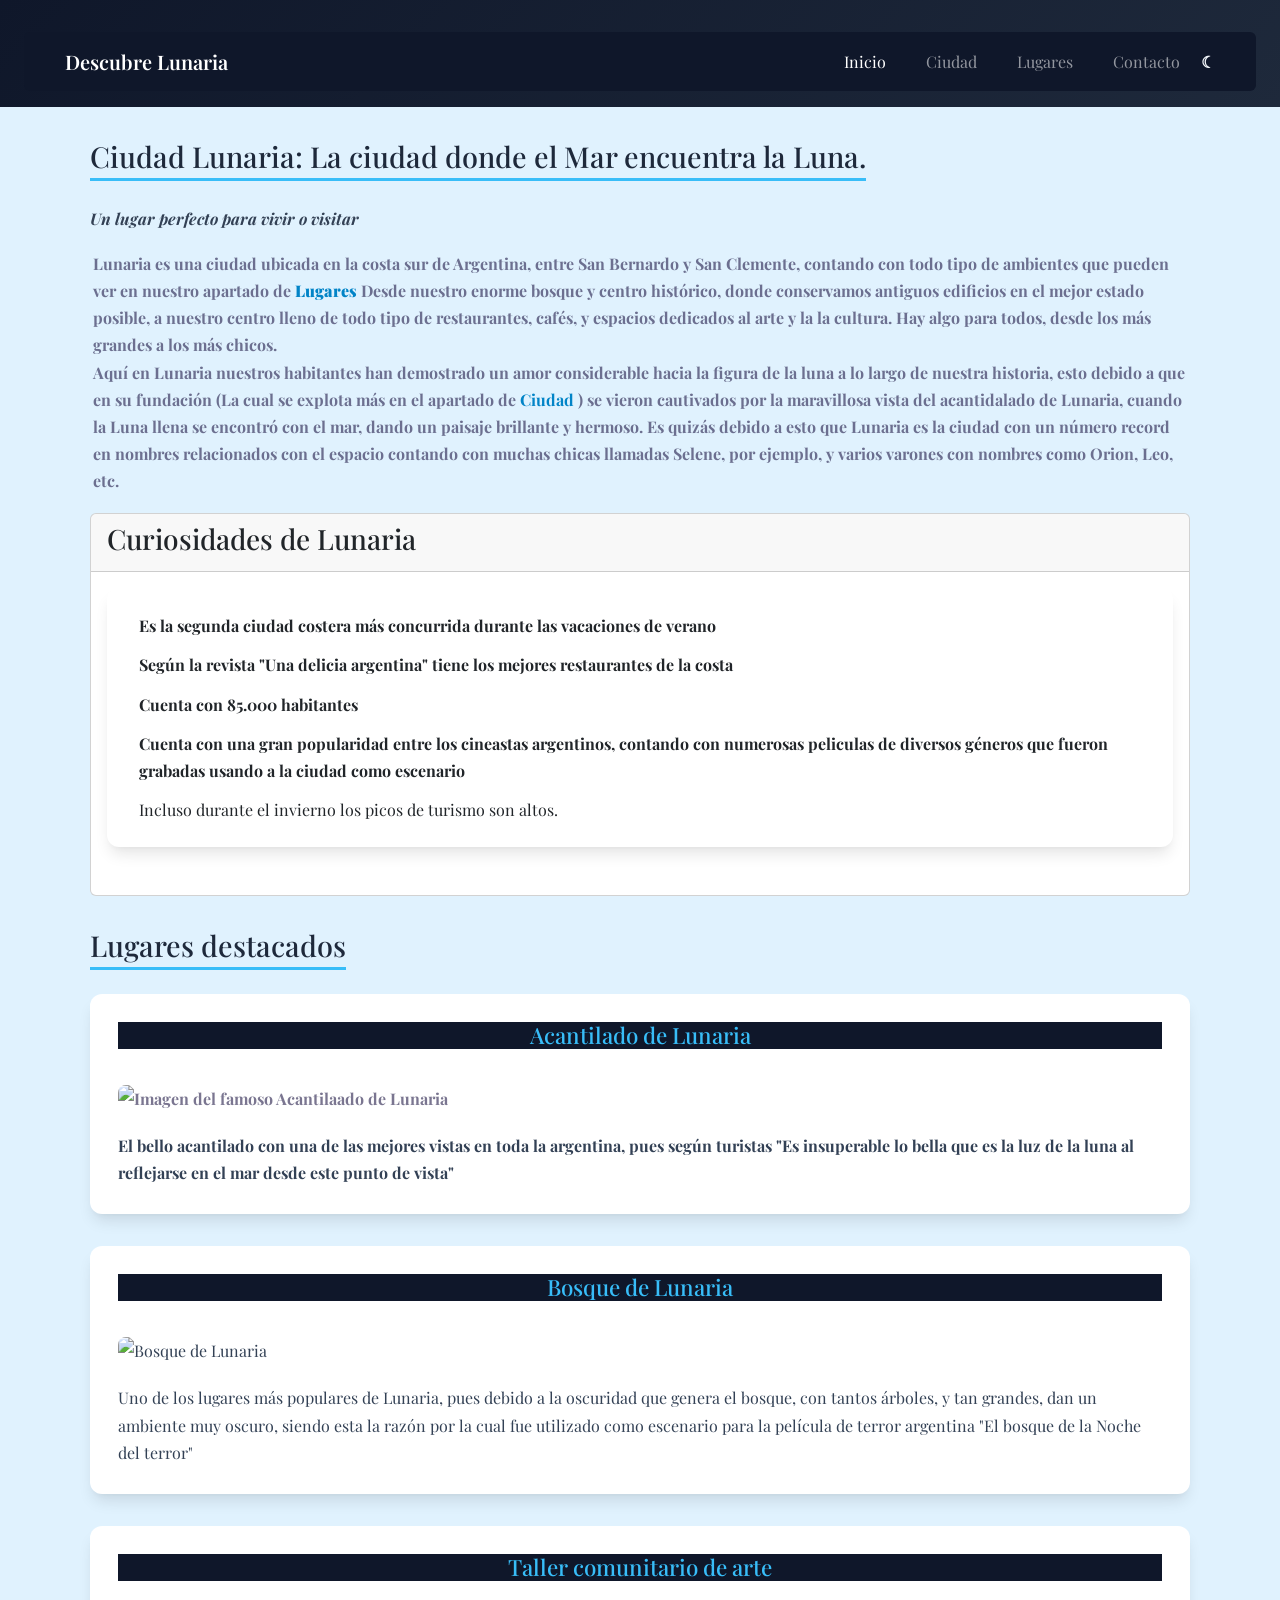
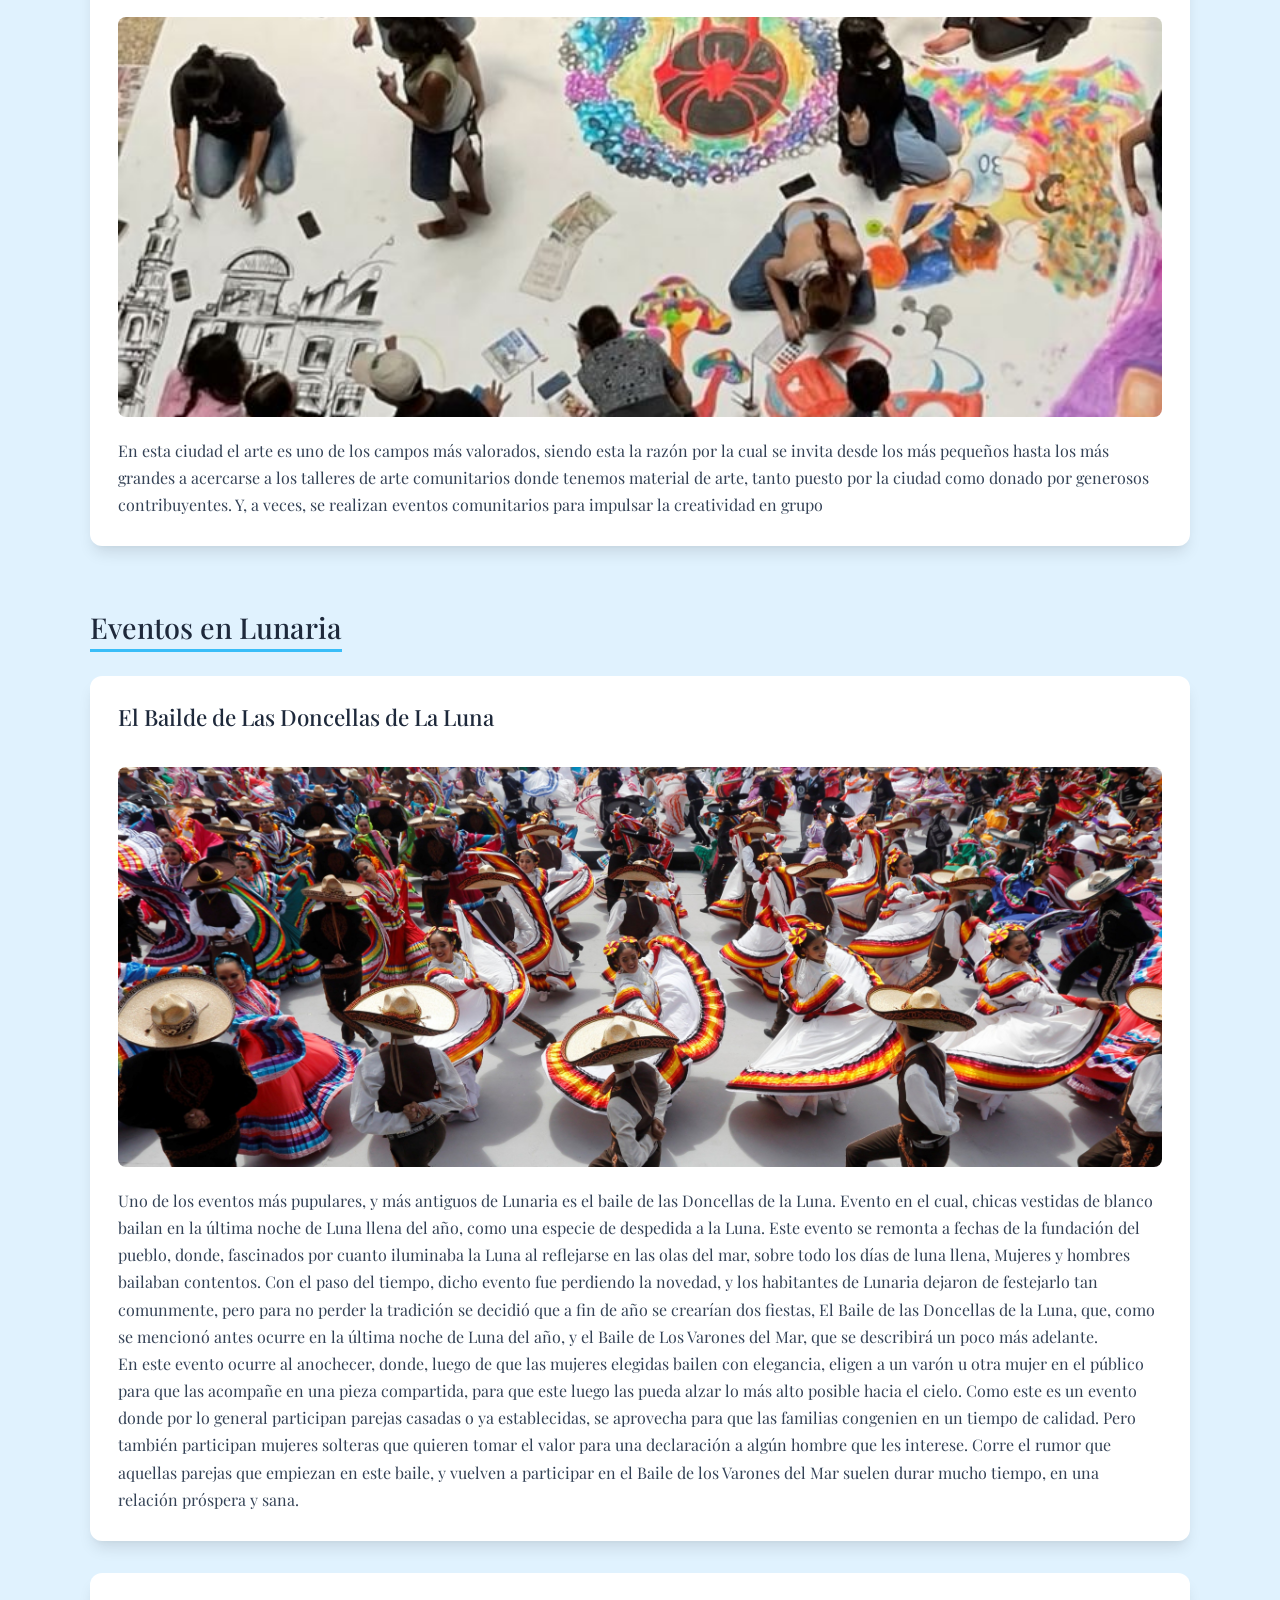
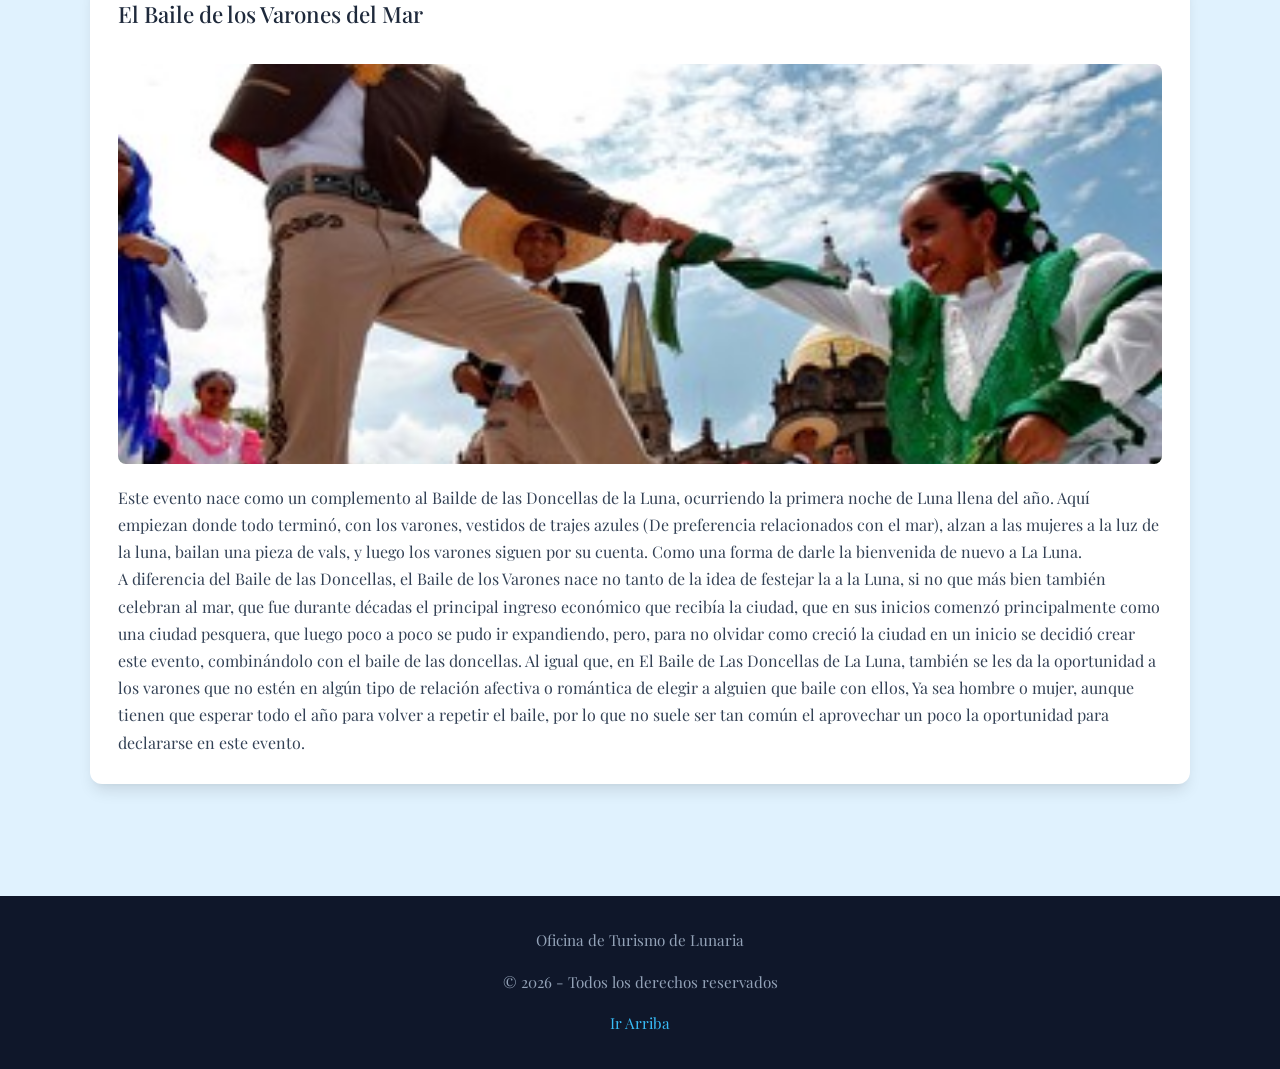
==== commit 415a0f0a: "feat: Navbars y Footers homogeneos entre paginas, implementacion de modo Oscuro con JavaScript y cor" ====
--- a/index.html
+++ b/index.html
@@ -9,21 +9,14 @@
         rel="stylesheet">
     <link href="https://cdn.jsdelivr.net/npm/bootstrap@5.0.2/dist/css/bootstrap.min.css" rel="stylesheet"
         integrity="sha384-EVSTQN3/azprG1Anm3QDgpJLIm9Nao0Yz1ztcQTwFspd3yD65VohhpuuCOmLASjC" crossorigin="anonymous">
-    <link rel="stylesheet" href="Css-Y-java/estilos.css">
+    <link rel="stylesheet" href="css/estilos.css">
 </head>
 
 <body>
-    <header id="Menú">
-        <h1>Ciudad Lunaria: La ciudad donde el Mar encuentra la Luna.</h1>
-        <p><em>Un lugar perfecto para vivir o visitar</em></p>
-         <button class="navbar-toggler" type="button" data-bs-toggle="collapse" data-bs-target="#navbarLugares"
-          aria-controls="navbarLugares" aria-expanded="false" aria-label="Abrir o cerrar menú">
-          <span class="navbar-toggler-icon"></span>
-        </button>
+    <header id="Inicio">
         <nav class="navbar navbar-expand-lg navbar-dark menu-principal">
             <div class="container-fluid">
-
-                <a class="navbar-brand" href="#Lugares">Descubre Lunaria</a>
+                <h1 class="mb-0"><a class="navbar-brand" href="#Inicio">Descubre Lunaria</a></h1>
 
                 <button class="navbar-toggler" type="button" data-bs-toggle="collapse" data-bs-target="#navbarLugares"
                     aria-controls="navbarLugares" aria-expanded="false" aria-label="Abrir o cerrar menú">
@@ -32,24 +25,28 @@
 
                 <div class="collapse navbar-collapse" id="navbarLugares">
                     <ul class="navbar-nav ms-auto">
-                        <li class="nav-item"><a class="nav-link active" aria-current="page" href="index.html">Inicio</a></li>
+                        <li class="nav-item"><a class="nav-link active" aria-current="page" href="index.html">Inicio</a>
+                        </li>
                         <li class="nav-item"><a class="nav-link" href="Sub-Paginas/ciudad.html">Ciudad</a></li>
                         <li class="nav-item"><a class="nav-link" href="Sub-Paginas/lugares.html">Lugares</a></li>
                         <li class="nav-item"><a class="nav-link" href="Sub-Paginas/contacto.html">Contacto</a></li>
                     </ul>
+                    <button id="botonTema" class="boton-tema" type="button" aria-label="Activar modo oscuro"
+                        aria-pressed="false">
+                        <span aria-hidden="true">☾</span>
+                    </button>
                 </div>
             </div>
         </nav>
     </header>
     <main>
-        <article>
-            <header>
-                <h2>Descripción General </h2>
-            </header>
+        <section aria-labelledby="presentacion-lunaria">
+            <h2 id="presentacion-lunaria">Ciudad Lunaria: La ciudad donde el Mar encuentra la Luna.</h2>
+            <p><strong><em>Un lugar perfecto para vivir o visitar</em></strong></p>
             <p class="Lunar">
                 Lunaria es una ciudad ubicada en la costa sur de Argentina, entre San Bernardo y San Clemente, contando
                 con todo tipo de ambientes que pueden ver en nuestro apartado de <b><a
-                        href="lugares.html">Lugares</a></b>
+                        href="Sub-Paginas/lugares.html">Lugares</a></b>
                 Desde nuestro enorme bosque y centro histórico, donde conservamos antiguos edificios en el mejor estado
                 posible, a nuestro centro lleno de todo tipo de restaurantes, cafés, y espacios
                 dedicados al arte y la la cultura. Hay algo para todos, desde los más grandes a los más chicos. <br>
@@ -63,93 +60,90 @@
                 contando con muchas chicas llamadas Selene, por ejemplo, y varios varones con nombres como Orion, Leo,
                 etc.
             </p>
-        </article>
-        <div class="card">
-            <div class="card-header">
-                <h4>Curiosidades de Lunaria</h4>
-            </div>
-            <div class="card-body">
-                <ul>
-                    <li>
-                        <b>Es la segunda ciudad costera más concurrida durante las vacaciones de verano</b>
-                    </li>
-                    <br>
-                    <li>
-                        <b>Según la revista "Una delicia argentina" tiene los mejores restaurantes de la costa </b>
-                    </li>
-                    <br>
-                    <li>
-                        <b>Cuenta con 85.000 habitantes </b>
-                    </li>
-                    <br>
-                    <li>
-                        <b> Cuenta con una gran popularidad entre los cineastas argentinos, contando con numerosas
-                            peliculas de diversos géneros
-                            que fueron grabadas usando a la ciudad como escenario
-                        </b>
-                    </li>
-                    <li>
-                        Incluso durante el invierno los picos de turismo son altos.
-                    </li>
-                </ul>
-            </div>
-        </div>
-        <article class="Lunar-Acantilado">
-            <h3 class="Text-Acant">
-                Acantilado de Lunaria
-            </h3>
-            <div class="Container">
-                <img src="https://static.vecteezy.com/system/resources/previews/070/429/972/non_2x/multicolored-houses-cliff-edge-manarola-italian-village-cinque-terre-liguria-italy-city-architecture-photo.jpg"
-                    alt=" Imagen del famoso Acantilaado de Lunaria ">
-                <p>
-                    El bello acantilado con una de las mejores vistas en toda la argentina, pues según turistas "Es
-                    insuperable lo bella que es la luz de la luna al reflejarse en el mar desde este punto de vista"
-                </p>
-            </div>
-
-        </article>
-        <article>
-            <header>
+            <section class="card" aria-labelledby="curiosidades-lunaria">
+                <div class="card-header">
+                    <h3 id="curiosidades-lunaria">Curiosidades de Lunaria</h3>
+                </div>
+                <div class="card-body">
+                    <ul>
+                        <li>
+                            <b>Es la segunda ciudad costera más concurrida durante las vacaciones de verano</b>
+                        </li>
+                        <li>
+                            <b>Según la revista "Una delicia argentina" tiene los mejores restaurantes de la costa </b>
+                        </li>
+                        <li>
+                            <b>Cuenta con 85.000 habitantes </b>
+                        </li>
+                        <li>
+                            <b> Cuenta con una gran popularidad entre los cineastas argentinos, contando con numerosas
+                                peliculas de diversos géneros
+                                que fueron grabadas usando a la ciudad como escenario
+                            </b>
+                        </li>
+                        <li>
+                            Incluso durante el invierno los picos de turismo son altos.
+                        </li>
+                    </ul>
+                </div>
+            </section>
+        </section>
+        <section aria-labelledby="lugares-destacados">
+            <h2 id="lugares-destacados">Lugares destacados</h2>
+            <article class="Lunar-Acantilado">
+                <h3 class="Text-Acant">
+                    Acantilado de Lunaria
+                </h3>
+                <div class="Container">
+                    <img src="https://static.vecteezy.com/system/resources/previews/070/429/972/non_2x/multicolored-houses-cliff-edge-manarola-italian-village-cinque-terre-liguria-italy-city-architecture-photo.jpg"
+                        alt=" Imagen del famoso Acantilaado de Lunaria ">
+                    <p>
+                        El bello acantilado con una de las mejores vistas en toda la argentina, pues según turistas "Es
+                        insuperable lo bella que es la luz de la luna al reflejarse en el mar desde este punto de vista"
+                    </p>
+                </div>
+
+            </article>
+            <article>
                 <h3 class="Text-Acant">
                     Bosque de Lunaria
                 </h3>
-            </header>
-
-            <img src="https://i.pinimg.com/736x/0b/df/be/0bdfbeacd5d626e897148b11275f85c2.jpg" alt="Bosque de Lunaria">
-
-            <p>
-                Uno de los lugares más populares de Lunaria, pues debido a la oscuridad que genera el bosque, con tantos
-                árboles, y tan grandes, dan un ambiente muy oscuro, siendo esta la razón por la cual
-                fue utilizado como escenario para la película de terror argentina "El bosque de la Noche del terror"
-            </p>
-        </article>
-        <Div>
-
-        </Div>
-        <article>
-            <header>
+
+                <img src="https://i.pinimg.com/736x/0b/df/be/0bdfbeacd5d626e897148b11275f85c2.jpg"
+                    alt="Bosque de Lunaria">
+
+                <p>
+                    Uno de los lugares más populares de Lunaria, pues debido a la oscuridad que genera el bosque, con
+                    tantos
+                    árboles, y tan grandes, dan un ambiente muy oscuro, siendo esta la razón por la cual
+                    fue utilizado como escenario para la película de terror argentina "El bosque de la Noche del terror"
+                </p>
+            </article>
+            <article>
                 <h3 class="Text-Acant">
                     Taller comunitario de arte
                 </h3>
-            </header>
-            <img src="Imagenes/Imagenes_para_Index/ed3a49a0d0e2ac699f387872133c7383.jpg"
-                alt="Foto del taller de arte de la ciudad en un evento de pintura comunitario">
-            <p>
-                En esta ciudad el arte es uno de los campos más valorados, siendo esta la razón por la cual se invita
-                desde los más pequeños hasta los más grandes a acercarse a los talleres de
-                arte comunitarios donde tenemos material de arte, tanto puesto por la ciudad como donado por generosos
-                contribuyentes. Y, a veces, se realizan eventos comunitarios para impulsar la creatividad en grupo
-            </p>
-        </article>
-        <Section>
-            <h2>
+                <img src="imgs/imgs-index/ed3a49a0d0e2ac699f387872133c7383.jpg"
+                    alt="Foto del taller de arte de la ciudad en un evento de pintura comunitario">
+                <p>
+                    En esta ciudad el arte es uno de los campos más valorados, siendo esta la razón por la cual se
+                    invita
+                    desde los más pequeños hasta los más grandes a acercarse a los talleres de
+                    arte comunitarios donde tenemos material de arte, tanto puesto por la ciudad como donado por
+                    generosos
+                    contribuyentes. Y, a veces, se realizan eventos comunitarios para impulsar la creatividad en grupo
+                </p>
+            </article>
+        </section>
+        <section aria-labelledby="eventos-lunaria">
+            <h2 id="eventos-lunaria">
                 Eventos en Lunaria
             </h2>
             <article>
                 <h3>
                     El Bailde de Las Doncellas de La Luna
                 </h3>
-                <img src="Imagenes/Imagenes_para_Index/Baile de las doncellas.jpg"
+                <img src="imgs/imgs-index/Baile de las doncellas.jpg"
                     alt="Imagen de referencia del baile de las Doncellas">
                 <p>
                     Uno de los eventos más pupulares, y más antiguos de Lunaria es el baile de las Doncellas de la Luna.
@@ -180,7 +174,7 @@
                     El Baile de los Varones del Mar
                 </h3>
 
-                <img src="Imagenes/Imagenes_para_Index/Baile de los varones.jpg"
+                <img src="imgs/imgs-index/Baile de los varones.jpg"
                     alt="Imagen de Referencia del Baile de Los Varones del Mar">
                 <p>
                     Este evento nace como un complemento al Bailde de las Doncellas de la Luna, ocurriendo la primera
@@ -204,12 +198,14 @@
         </section>
     </main>
     <footer>
-        <a href="#Menú"> Volver arriba</a>
-        <script src="https://cdn.jsdelivr.net/npm/bootstrap@5.0.2/dist/js/bootstrap.bundle.min.js"
-            integrity="sha384-MrcW6ZMFYlzcLA8Nl+NtUVF0sA7MsXsP1UyJoMp4YLEuNSfAP+JcXn/tWtIaxVXM" crossorigin="anonymous">
-            </script>
+        <p>Oficina de Turismo de Lunaria</p>
+        <p></p>© 2026 - Todos los derechos reservados</p>
+        <a href="#Inicio">Ir Arriba</a>
     </footer>
-
+    <script src="https://cdn.jsdelivr.net/npm/bootstrap@5.0.2/dist/js/bootstrap.bundle.min.js"
+        integrity="sha384-MrcW6ZMFYlzcLA8Nl+NtUVF0sA7MsXsP1UyJoMp4YLEuNSfAP+JcXn/tWtIaxVXM" crossorigin="anonymous">
+        </script>
+    <script src="js/main.js"></script>
 </body>
 
 </html>
--- a/css/estilos.css
+++ b/css/estilos.css
@@ -0,0 +1,509 @@
+
+@import url('https://fonts.googleapis.com/css2?family=Playfair+Display:ital,wght@0,400..900;1,400..900&display=swap');
+
+/* VARIABLES*/
+:root {
+  --color-primary: #1e293b;       /* Azul noche/marino oscuro */
+  --color-secondary: #0f172a;     /* Azul profundo */
+  --color-accent: #38bdf8;        /* Azul claro / destello lunar */
+  --color-bg: #e0f2fe;            /* Fondo suave */
+  --color-card-bg: #ffffff;       /* Fondo de tarjetas/artículos */
+  --color-text: #334155;          /* Texto principal */
+  --color-text-light: #64748b;    /* Texto secundario */
+  --font-main: system-ui, -apple-system, BlinkMacSystemFont, 'Segoe UI', Roboto, Oxygen, Ubuntu, Cantarell, sans-serif;
+  --max-width: 1100px;
+  --border-radius: 12px;
+  --shadow: 0 10px 15px -3px rgba(0, 0, 0, 0.1), 0 4px 6px -4px rgba(0, 0, 0, 0.05);
+}
+
+* {
+  box-sizing: border-box;
+  margin: 0;
+  padding: 0;
+}
+
+body {
+  font-family: 'Playfair Display', serif;
+  background-color: var(--color-bg);
+  color: var(--color-text);
+  line-height: 1.7;
+  display: flex;
+  flex-direction: column;
+  min-height: 100vh;
+}
+
+/* HEADER Y NAVEGACIÓN*/
+header {
+  background: linear-gradient(135deg, var(--color-secondary), var(--color-primary));
+  color: #ffffff;
+  padding: 1rem 1.5rem;
+  text-align: center;
+}
+
+header h1 {
+  font-size: 2.5rem;
+  font-weight: 700;
+  letter-spacing: -0.025em;
+  margin-bottom: 0.5rem;
+}
+
+header h2, header p {
+  color: var(--color-accent);
+  font-size: 1.15rem;
+  font-weight: 400;
+}
+
+header img {
+  width: 100%;
+  max-width: var(--max-width);
+  max-height: 350px;
+  object-fit: cover;
+  border-radius: var(--border-radius);
+  margin-top: 1.5rem;
+  box-shadow: var(--shadow);
+}
+
+/* Menú de navegación */
+nav {
+  background-color: var(--color-primary);
+  text-align: center;
+  padding: 0.75rem 1rem;
+  position: sticky;
+  top: 0;
+  z-index: 100;
+  box-shadow: 0 4px 6px -1px rgba(0, 0, 0, 0.1);
+}
+
+nav hr {
+  display: none; /* Se ocultan las líneas horizontales antiguas */
+}
+
+nav ul {
+  list-style: none;
+  display: flex;
+  justify-content: center;
+  align-items: center;
+  gap: 1.5rem;
+  flex-wrap: wrap;
+}
+
+nav a,
+nav .boton-tema {
+  color: #f1f5f9;
+  text-decoration: none;
+  font-weight: 600;
+  font-size: 1rem;
+  padding: 0.4rem 0.8rem;
+  border-radius: 6px;
+  transition: all 0.2s ease-in-out;
+  display: inline-block;
+}
+
+nav .boton-tema {
+  background: transparent;
+  border: 0;
+  cursor: pointer;
+}
+
+nav a:hover,
+nav .boton-tema:hover {
+  background-color: rgba(56, 189, 248, 0.2);
+  color: var(--color-accent);
+}
+
+/* ESTRUCTURA PRINCIPAL (MAIN, SECTIONS, ASIDE)*/
+main {
+  max-width: var(--max-width);
+  width: 90%;
+  margin: 2rem auto;
+  flex: 1;
+  display: grid;
+  grid-template-columns: 1fr;
+  gap: 2rem;
+}
+
+/* Soporte para la estructura con sidebar (<aside>) de ciudad.html */
+main:has(aside) {
+  grid-template-columns: 2.5fr 1fr;
+}
+
+section h2 {
+  font-size: 1.8rem;
+  color: var(--color-primary);
+  margin-bottom: 1.5rem;
+  border-bottom: 3px solid var(--color-accent);
+  display: inline-block;
+  padding-bottom: 0.25rem;
+}
+
+/*  ARTÍCULOS Y CONTENIDO*/
+article {
+  background-color: var(--color-card-bg);
+  padding: 1.75rem;
+  border-radius: var(--border-radius);
+  box-shadow: var(--shadow);
+  margin-bottom: 2rem;
+}
+
+article h3 {
+  color: var(--color-primary);
+  font-size: 1.4rem;
+  margin-bottom: 1rem;
+}
+
+article p {
+  margin-bottom: 1rem;
+  color: var(--color-text);
+}
+
+article p:last-child {
+  margin-bottom: 0;
+}
+
+article img {
+  width: 100%;
+  height: auto;
+  max-height: 400px;
+  object-fit: cover;
+  border-radius: 8px;
+  margin: 1.25rem 0;
+}
+
+/* Listas estilizadas (Contacto y Lugares) */
+ul {
+  list-style: none;
+}
+
+article ul, section ul {
+  background-color: var(--color-card-bg);
+  padding: 1.5rem;
+  border-radius: var(--border-radius);
+  box-shadow: var(--shadow);
+  margin-bottom: 2rem;
+}
+
+article ul li, section ul li {
+  margin-bottom: 0.75rem;
+  padding-left: 0.5rem;
+}
+
+article ul li:last-child, section ul li:last-child {
+  margin-bottom: 0;
+}
+
+/* ASIDE (SIDEBAR EN LA HISTORIA/CIUDAD)*/
+aside {
+  background-color: var(--color-card-bg);
+  padding: 1.5rem;
+  border-radius: var(--border-radius);
+  box-shadow: var(--shadow);
+  height: fit-content;
+  border-top: 4px solid var(--color-accent);
+}
+
+aside h2 {
+  font-size: 1.4rem;
+  margin-bottom: 1rem;
+  border-bottom: none;
+}
+
+aside p {
+  margin-bottom: 0.75rem;
+  font-size: 0.95rem;
+  border-bottom: 1px dashed #e2e8f0;
+  padding-bottom: 0.5rem;
+}
+
+aside p:last-child {
+  border-bottom: none;
+}
+
+/*ENLACES Y BOTONES */
+a {
+  color: #0284c7;
+  text-decoration: none;
+  transition: color 0.2s ease;
+}
+
+a:hover {
+  color: #0369a1;
+  text-decoration: underline;
+}
+
+/* FOOTER*/
+footer {
+  background-color: var(--color-secondary);
+  color: #94a3b8;
+  text-align: center;
+  padding: 2rem 1rem;
+  margin-top: 3rem;
+  font-size: 0.95rem;
+}
+
+footer address {
+  font-style: normal;
+}
+
+footer a {
+  color: var(--color-accent);
+}
+
+/* Bootstrap: conserva el título semántico sin agrandar la marca */
+.menu-principal h1 {
+  font-size: inherit;
+  letter-spacing: normal;
+  margin: 0;
+}
+
+/* Bootstrap: mantiene el mismo estilo del menú principal en todas las páginas. */
+.menu-principal {
+  background-color: var(--color-secondary, #333); /* Fallback por si no tienes la variable */
+  box-shadow: none;
+  margin-top: 1rem;
+  padding: 0.5rem 1rem;
+  border-radius: 0.375rem;
+}
+
+/* Quita márgenes y padding de la lista interna del menú */
+.menu-principal ul {
+  background: transparent;
+  box-shadow: none;
+  padding: 0;
+  margin: 0;
+}
+
+/* Modo Oscuro */
+body.dark-mode {
+  color-scheme: dark;
+  --color-primary: #1e293b;
+  --color-secondary: #0f172a;
+  --color-accent: #7dd3fc;
+  --color-bg: #111827;
+  --color-card-bg: #1f2937;
+  --color-text: #e5e7eb;
+  --color-text-light: #cbd5e1;
+  --shadow: 0 10px 15px -3px rgba(0, 0, 0, 0.35), 0 4px 6px -4px rgba(0, 0, 0, 0.2);
+}
+
+body.dark-mode a {
+  color: var(--color-accent);
+}
+
+body.dark-mode .Lunar,
+body.dark-mode .Lunar-Acantilado {
+  color: var(--color-text);
+}
+
+body.dark-mode section h2,
+body.dark-mode article h3,
+body.dark-mode aside h2,
+body.dark-mode .introduccion-lugares,
+body.dark-mode .card-title,
+body.dark-mode .festividades-lunaria > h3,
+body.dark-mode .accordion-body,
+body.dark-mode .festividad-card .list-group-item,
+body.dark-mode .festividad-card .card-footer {
+  color: var(--color-text);
+}
+
+body.dark-mode .card,
+body.dark-mode .card-header,
+body.dark-mode .card-footer,
+body.dark-mode .list-group-item,
+body.dark-mode .accordion-item,
+body.dark-mode .accordion-body {
+  background-color: var(--color-card-bg);
+  color: var(--color-text);
+  border-color: #475569;
+}
+
+body.dark-mode .pagina-lugares .accordion-button,
+body.dark-mode .pagina-lugares .accordion-button:not(.collapsed) {
+  background-color: var(--color-secondary);
+  color: var(--color-text);
+}
+
+body.dark-mode .form-control,
+body.dark-mode .form-select {
+  background-color: #111827;
+  color: var(--color-text);
+  border-color: #475569;
+}
+
+body.dark-mode .form-control::placeholder {
+  color: #9ca3af;
+}
+
+.Lunar {
+  padding: 2px 3px;
+  margin-top: 1rem;
+  color: rgba(9, 0, 49, 0.541);
+  text-decoration: solid;
+  font-weight:bold;
+}
+
+.Lunar-Acantilado {
+  color: rgba(9, 0, 49, 0.541);
+  text-decoration: solid;
+  font-weight:bold;
+}
+.Acant {
+  float:left ;
+  margin-top: 0;
+  margin-right: 20px;
+  margin-bottom: 10px;
+  width: 30rem;
+}
+.Text-Acant {
+  text-align: center;
+  background-color: #0f172a;
+  color: #38bdf8;
+  font-size: 1.4rem;
+}
+.Tarjeta {
+  background-color: var(--color-card-bg);
+  padding: 1.5rem;
+  border-radius: var(--border-radius);
+  box-shadow: var(--shadow);
+  height: fit-content;
+  border-top: 4px solid var(--color-accent);
+}
+
+/*AJUSTES PARA LUGARES*/
+/* Diseño: destaca la introducción sin afectar otras páginas. */
+.pagina-lugares .introduccion-lugares {
+  background-color: var(--color-card-bg);
+  padding: 1.5rem;
+  border-radius: var(--border-radius);
+  box-shadow: var(--shadow);
+  color: var(--color-primary);
+  font-size: 18px;
+  font-weight: 500;
+  margin-bottom: 1.5rem;
+}
+
+/* Espaciado: separa el menú del texto anterior. */
+.pagina-lugares .menu-secciones {
+  background-color: var(--color-secondary);
+  box-shadow: none;
+  margin-top: 1rem;
+  padding: 0;
+}
+
+/* Navegación: quita el estilo de tarjeta de la lista del menú. */
+.pagina-lugares .menu-secciones ul {
+  background: transparent;
+  box-shadow: none;
+  padding: 0;
+  margin: 0 0 1rem;
+  row-gap: 0;
+}
+
+/* Espaciado: elimina el espacio extra entre enlaces. */
+.pagina-lugares .menu-secciones li {
+  margin-bottom: 0;
+}
+
+.pagina-lugares .menu-secciones a {
+  padding: 0.2rem 0.8rem;
+  line-height: 1.2;
+}
+
+/* Bootstrap - personalizaciones */
+/* Bootstrap: recupera el margen lateral original del contenido de Lugares. */
+.pagina-lugares main {
+  width: 90%;
+  max-width: var(--max-width);
+}
+
+/* Bootstrap: integra las tarjetas con la paleta de Lunaria. */
+.pagina-lugares .card {
+  border-color: var(--color-accent);
+  margin-bottom: 0;
+}
+
+/* Bootstrap: mantiene el color principal en los títulos de las tarjetas. */
+.pagina-lugares .card-title {
+  color: var(--color-primary);
+}
+
+/* Bootstrap: elimina el margen global de las imágenes dentro de las tarjetas. */
+.pagina-lugares .card-img-top {
+  margin: 0;
+}
+
+/* Bootstrap: da a los controles cerrados el color del navbar. */
+.pagina-lugares .accordion-button {
+  background-color: var(--color-primary);
+  color: #f1f5f9;
+}
+
+/* Bootstrap: mantiene blanco el contenido desplegado. */
+.pagina-lugares .accordion-body {
+  background-color: var(--color-card-bg);
+  color: var(--color-primary);
+}
+
+/* Bootstrap: conserva azul el encabezado mientras el contenido está abierto. */
+.pagina-lugares .accordion-button:not(.collapsed) {
+  background-color: var(--color-primary);
+  color: #f1f5f9;
+  box-shadow: none;
+}
+
+/* Flexbox: distribuye las tarjetas de festividades de forma responsiva. */
+.pagina-lugares .festividades-tarjetas {
+  display: flex;
+  flex-wrap: wrap;
+  gap: 1.5rem;
+}
+
+/* Diseño: conserva el estilo de las tarjetas de lugares en formato compacto. */
+.pagina-lugares .festividad-card {
+  flex: 1 1 200px;
+  padding: 0;
+  border-top: 4px solid var(--color-accent);
+  margin-bottom: 0;
+}
+
+/* Tipografía: iguala la jerarquía del título con los títulos de lugares. */
+.pagina-lugares .festividades-lunaria > h3 {
+  color: var(--color-primary);
+  font-size: 1.4rem;
+  margin-bottom: 1rem;
+}
+
+/* Espaciado: separa las festividades de las fichas anteriores. */
+.pagina-lugares .festividades-lunaria {
+  margin-top: 2rem;
+}
+
+/* Bootstrap: integra las imágenes al formato de tarjeta. */
+.pagina-lugares .festividad-card .card-img-top {
+  margin: 0;
+  height: 160px;
+  object-fit: cover;
+}
+
+/* Tipografía: diferencia el título de cada festividad. */
+.pagina-lugares .festividad-card .card-title {
+  color: var(--color-primary);
+  font-size: 1.15rem;
+  margin-bottom: 0.75rem;
+}
+
+/* Espaciado: compacta el texto de las tarjetas de festividades. */
+.pagina-lugares .festividad-card .card-text {
+  margin-bottom: 0.5rem;
+}
+
+/* Bootstrap: adapta la lista y el pie de las tarjetas a la paleta. */
+.pagina-lugares .festividad-card .list-group-item,
+.pagina-lugares .festividad-card .card-footer {
+  color: var(--color-primary);
+  background-color: var(--color-card-bg);
+}
+
+.pagina-lugares .festividad-card .card-footer {
+  border-top-color: var(--color-accent);
+}
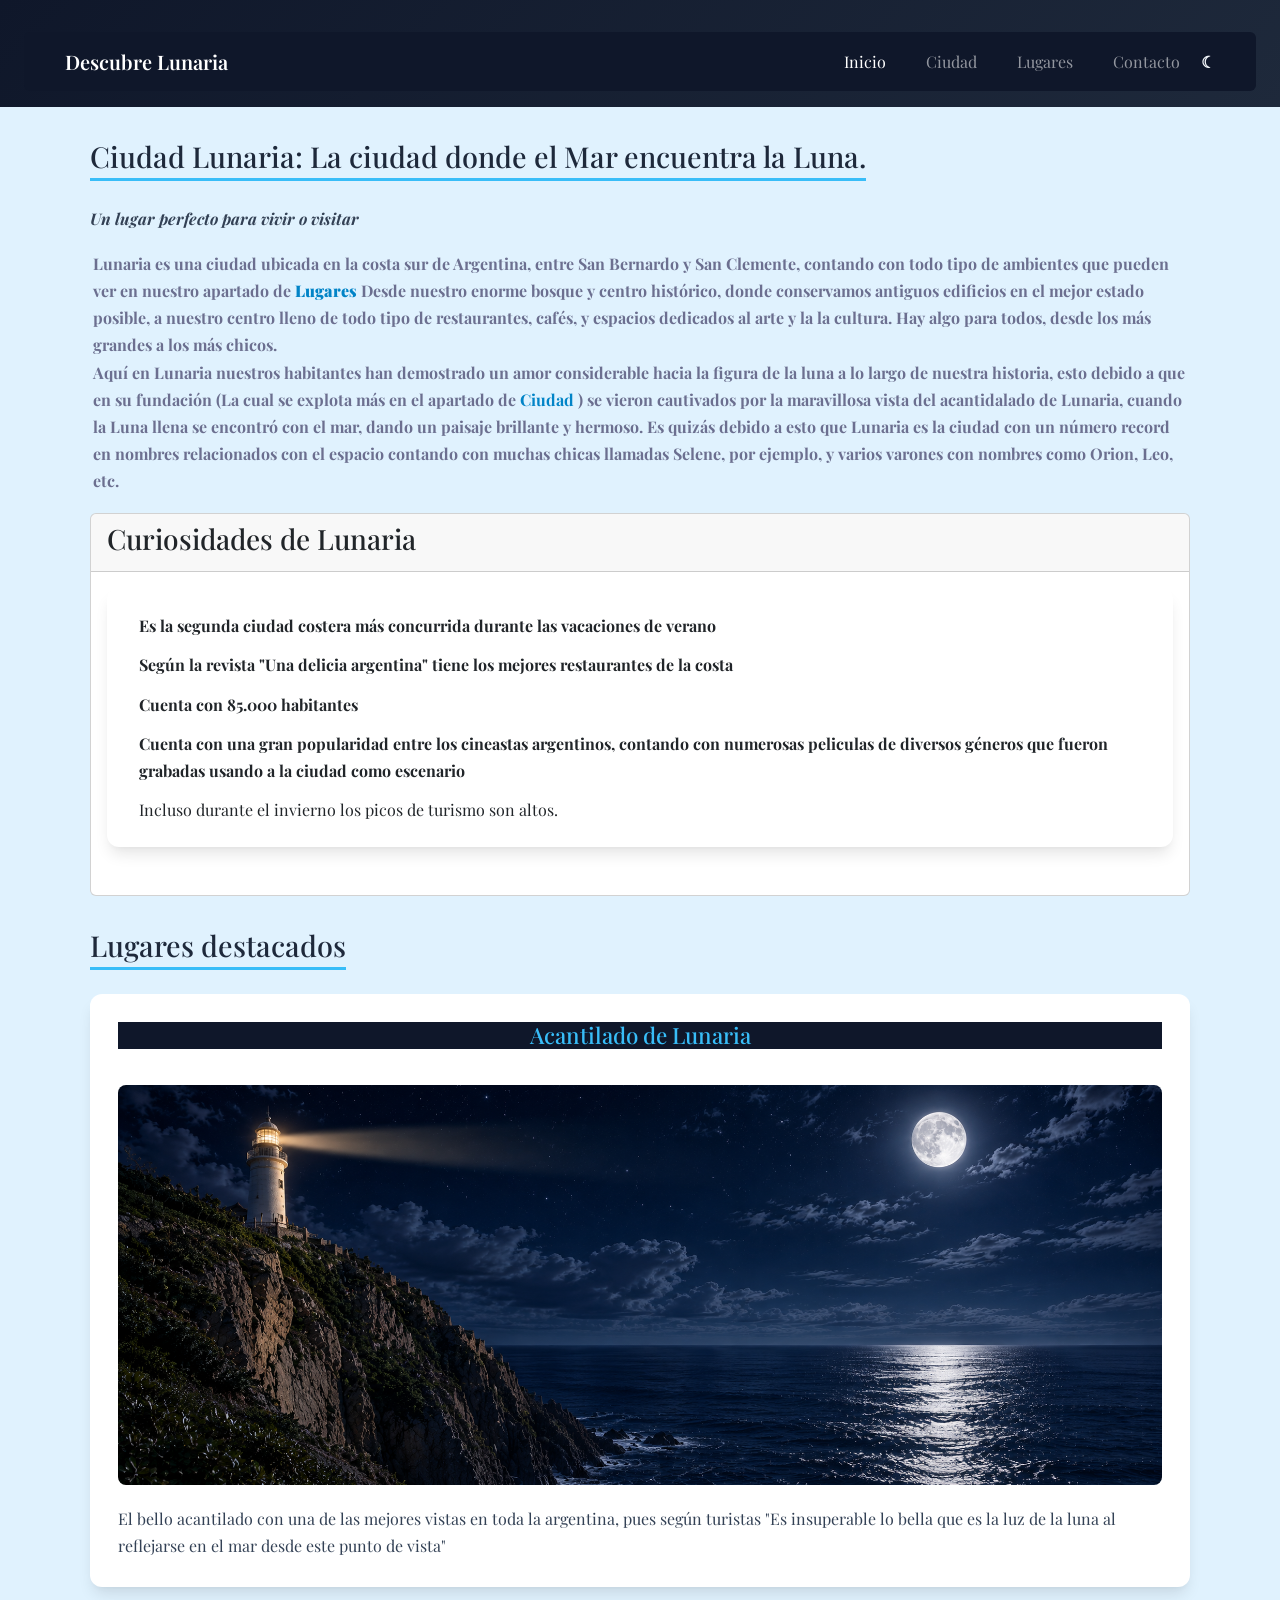
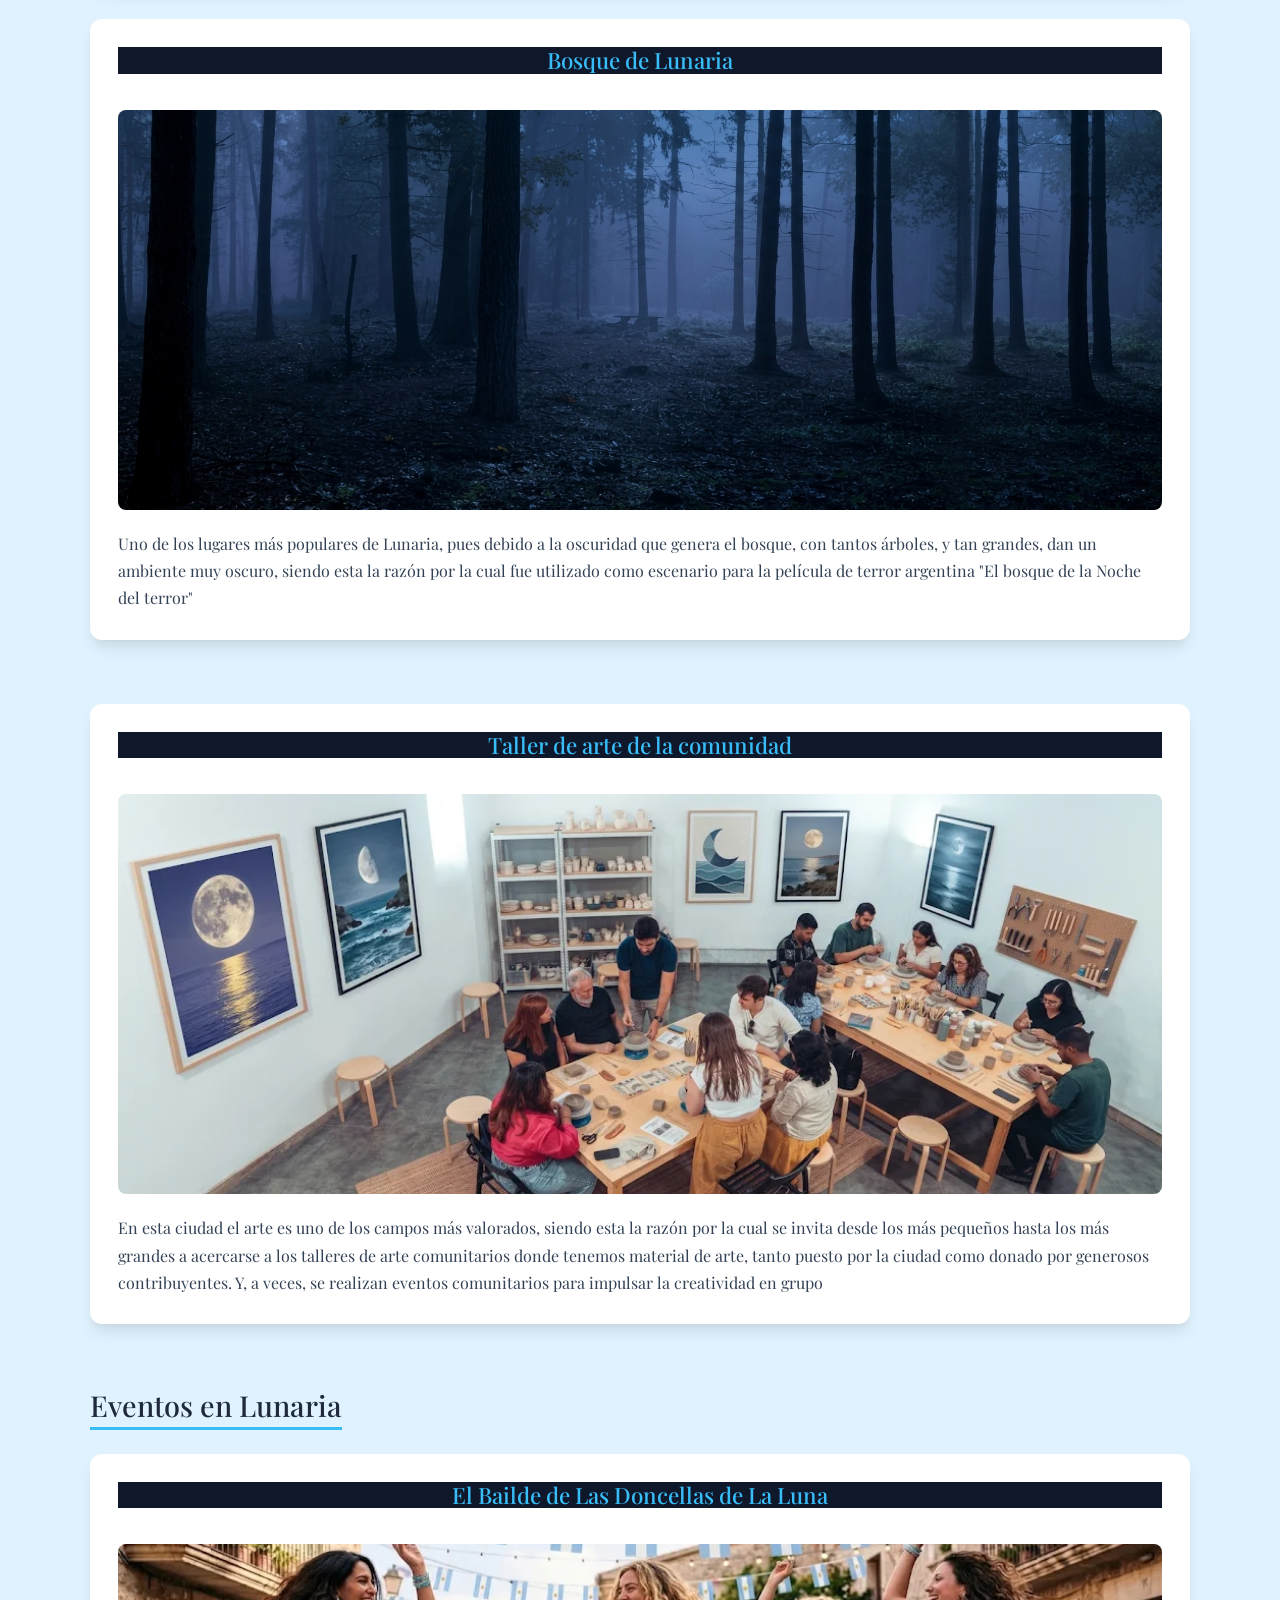
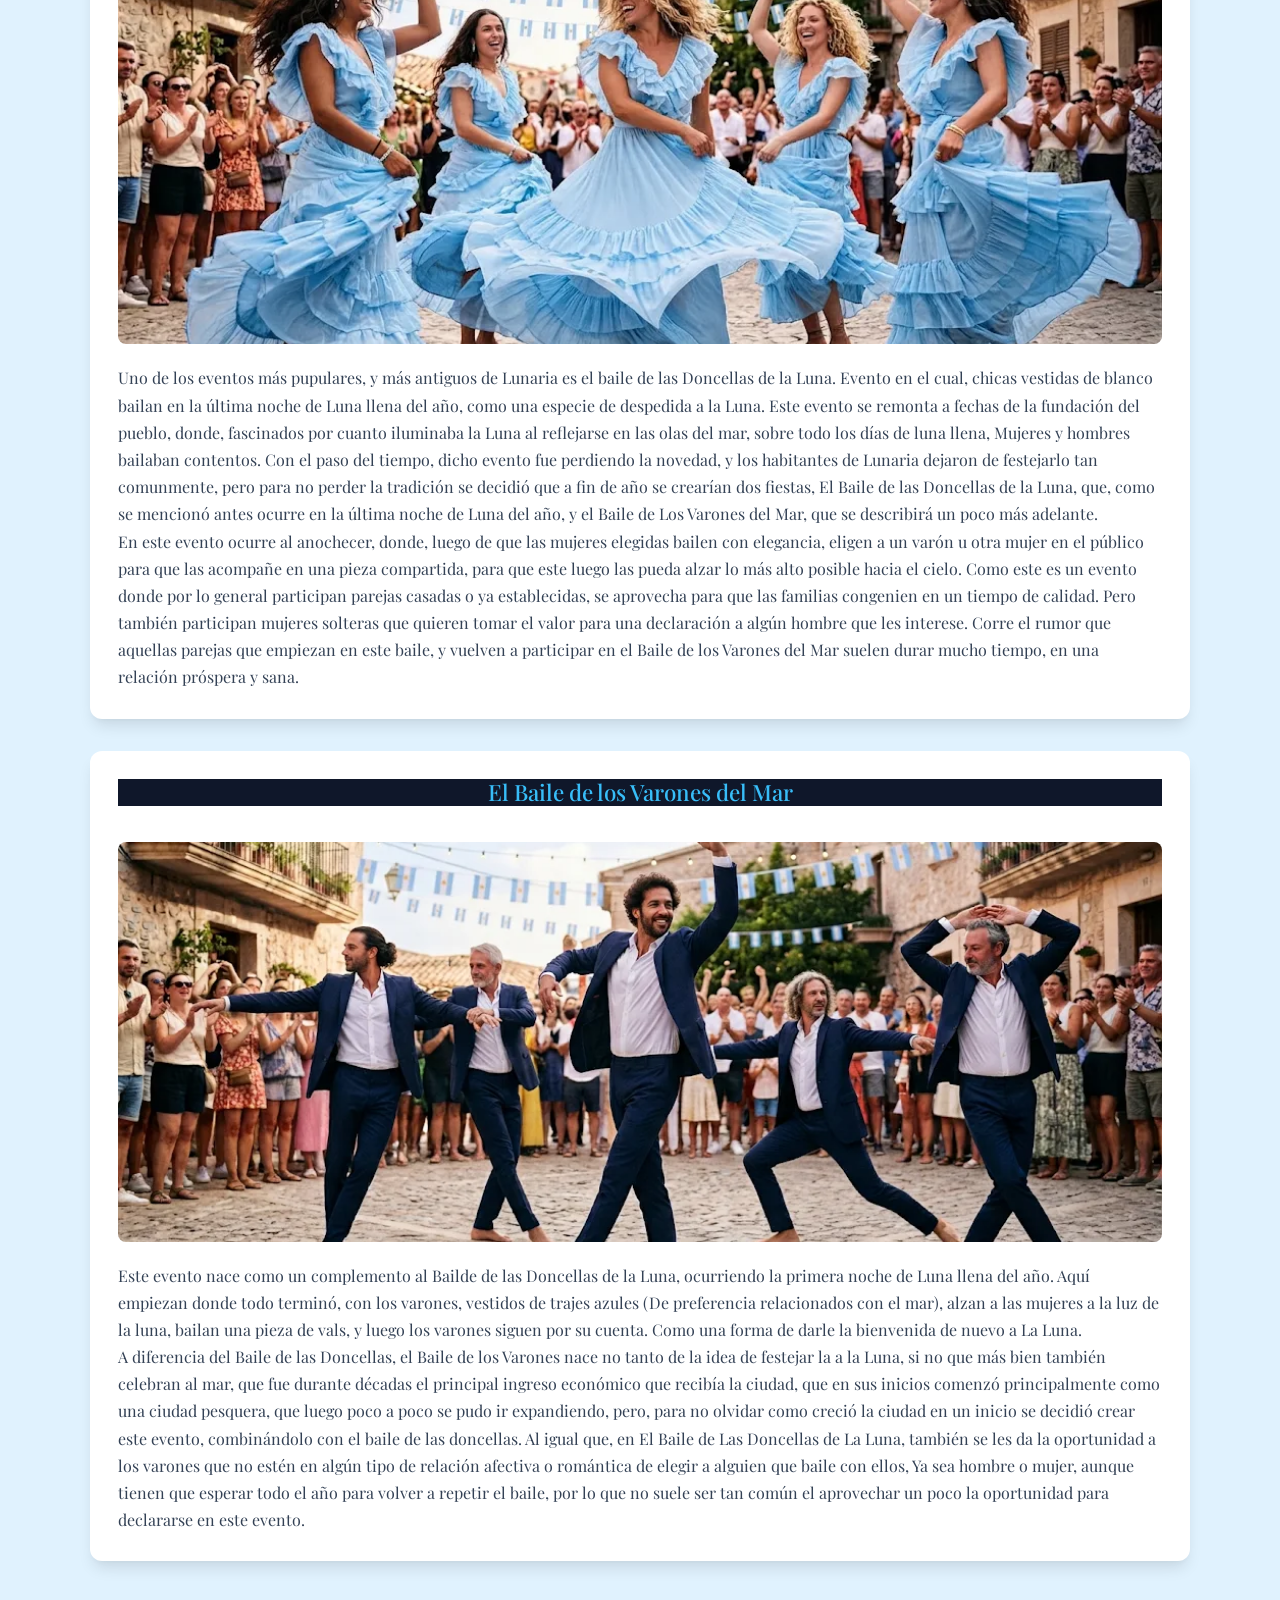
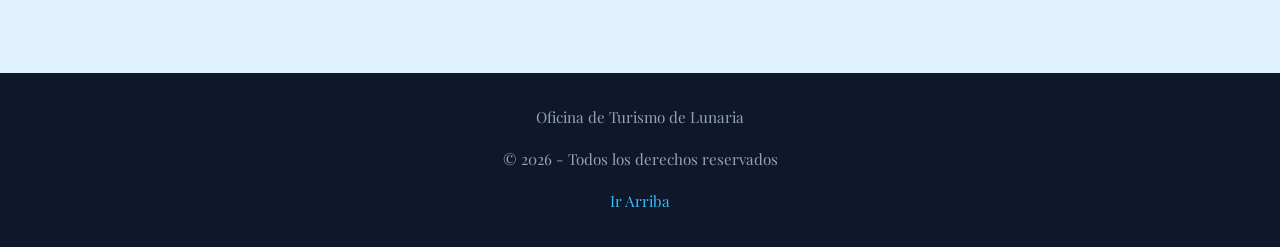
==== commit 68bebfb9: "Agrego correcciones a las páginas de index y contacto que salían en el verificador, además de una di" ====
--- a/index.html
+++ b/index.html
@@ -90,13 +90,12 @@
         </section>
         <section aria-labelledby="lugares-destacados">
             <h2 id="lugares-destacados">Lugares destacados</h2>
-            <article class="Lunar-Acantilado">
-                <h3 class="Text-Acant">
+            <article>
+                <h3 class="Pagina-Inicio-Titulo">
                     Acantilado de Lunaria
                 </h3>
                 <div class="Container">
-                    <img src="https://static.vecteezy.com/system/resources/previews/070/429/972/non_2x/multicolored-houses-cliff-edge-manarola-italian-village-cinque-terre-liguria-italy-city-architecture-photo.jpg"
-                        alt=" Imagen del famoso Acantilaado de Lunaria ">
+                    <img src="imgs/imgs-index/Faro_Lunaria.png" alt=" Imagen del famoso Acantilaado de Lunaria ">
                     <p>
                         El bello acantilado con una de las mejores vistas en toda la argentina, pues según turistas "Es
                         insuperable lo bella que es la luz de la luna al reflejarse en el mar desde este punto de vista"
@@ -104,13 +103,13 @@
                 </div>
 
             </article>
-            <article>
-                <h3 class="Text-Acant">
+
+            <article>
+                <h3 class="Pagina-Inicio-Titulo">
                     Bosque de Lunaria
                 </h3>
 
-                <img src="https://i.pinimg.com/736x/0b/df/be/0bdfbeacd5d626e897148b11275f85c2.jpg"
-                    alt="Bosque de Lunaria">
+                <img src="imgs/imgs-index/Bosque_De_Lunaria.Png.jfif" alt="Bosque de Lunaria">
 
                 <p>
                     Uno de los lugares más populares de Lunaria, pues debido a la oscuridad que genera el bosque, con
@@ -119,31 +118,35 @@
                     fue utilizado como escenario para la película de terror argentina "El bosque de la Noche del terror"
                 </p>
             </article>
-            <article>
-                <h3 class="Text-Acant">
-                    Taller comunitario de arte
-                </h3>
-                <img src="imgs/imgs-index/ed3a49a0d0e2ac699f387872133c7383.jpg"
-                    alt="Foto del taller de arte de la ciudad en un evento de pintura comunitario">
-                <p>
-                    En esta ciudad el arte es uno de los campos más valorados, siendo esta la razón por la cual se
-                    invita
-                    desde los más pequeños hasta los más grandes a acercarse a los talleres de
-                    arte comunitarios donde tenemos material de arte, tanto puesto por la ciudad como donado por
-                    generosos
-                    contribuyentes. Y, a veces, se realizan eventos comunitarios para impulsar la creatividad en grupo
-                </p>
-            </article>
         </section>
+        <div>
+            <section>
+                <article>
+                    <h3 class="Pagina-Inicio-Titulo"> Taller de arte de la comunidad</h3>
+                    <img src="imgs/imgs-index/Taller_de_arte_de_Lunaria.webp"
+                        alt="Foto del taller de arte de la ciudad en un evento de pintura comunitario">
+                    <p>
+                        En esta ciudad el arte es uno de los campos más valorados, siendo esta la razón por la cual se
+                        invita
+                        desde los más pequeños hasta los más grandes a acercarse a los talleres de
+                        arte comunitarios donde tenemos material de arte, tanto puesto por la ciudad como donado por
+                        generosos
+                        contribuyentes. Y, a veces, se realizan eventos comunitarios para impulsar la creatividad en
+                        grupo
+                    </p>
+                </article>
+            </section>
+        </div> 
+        <!--Hay una advertencia warning sobre colocar un h2-h6, pero aunque tenga un h3 no se borra -->
         <section aria-labelledby="eventos-lunaria">
-            <h2 id="eventos-lunaria">
+            <h2>
                 Eventos en Lunaria
             </h2>
             <article>
-                <h3>
+                <h3 class="Pagina-Inicio-Titulo">
                     El Bailde de Las Doncellas de La Luna
                 </h3>
-                <img src="imgs/imgs-index/Baile de las doncellas.jpg"
+                <img src="imgs/imgs-index/Baile_de_las_doncellas.webp"
                     alt="Imagen de referencia del baile de las Doncellas">
                 <p>
                     Uno de los eventos más pupulares, y más antiguos de Lunaria es el baile de las Doncellas de la Luna.
@@ -170,11 +173,11 @@
                 </p>
             </article>
             <article>
-                <h3>
+                <h3 class="Pagina-Inicio-Titulo">
                     El Baile de los Varones del Mar
                 </h3>
 
-                <img src="imgs/imgs-index/Baile de los varones.jpg"
+                <img src="imgs/imgs-index/Baile_de_los_varones.webp"
                     alt="Imagen de Referencia del Baile de Los Varones del Mar">
                 <p>
                     Este evento nace como un complemento al Bailde de las Doncellas de la Luna, ocurriendo la primera
@@ -199,7 +202,7 @@
     </main>
     <footer>
         <p>Oficina de Turismo de Lunaria</p>
-        <p></p>© 2026 - Todos los derechos reservados</p>
+        <p>© 2026 - Todos los derechos reservados</p>
         <a href="#Inicio">Ir Arriba</a>
     </footer>
     <script src="https://cdn.jsdelivr.net/npm/bootstrap@5.0.2/dist/js/bootstrap.bundle.min.js"
--- a/css/estilos.css
+++ b/css/estilos.css
@@ -354,7 +354,7 @@
   margin-bottom: 10px;
   width: 30rem;
 }
-.Text-Acant {
+.Pagina-Inicio-Titulo {
   text-align: center;
   background-color: #0f172a;
   color: #38bdf8;
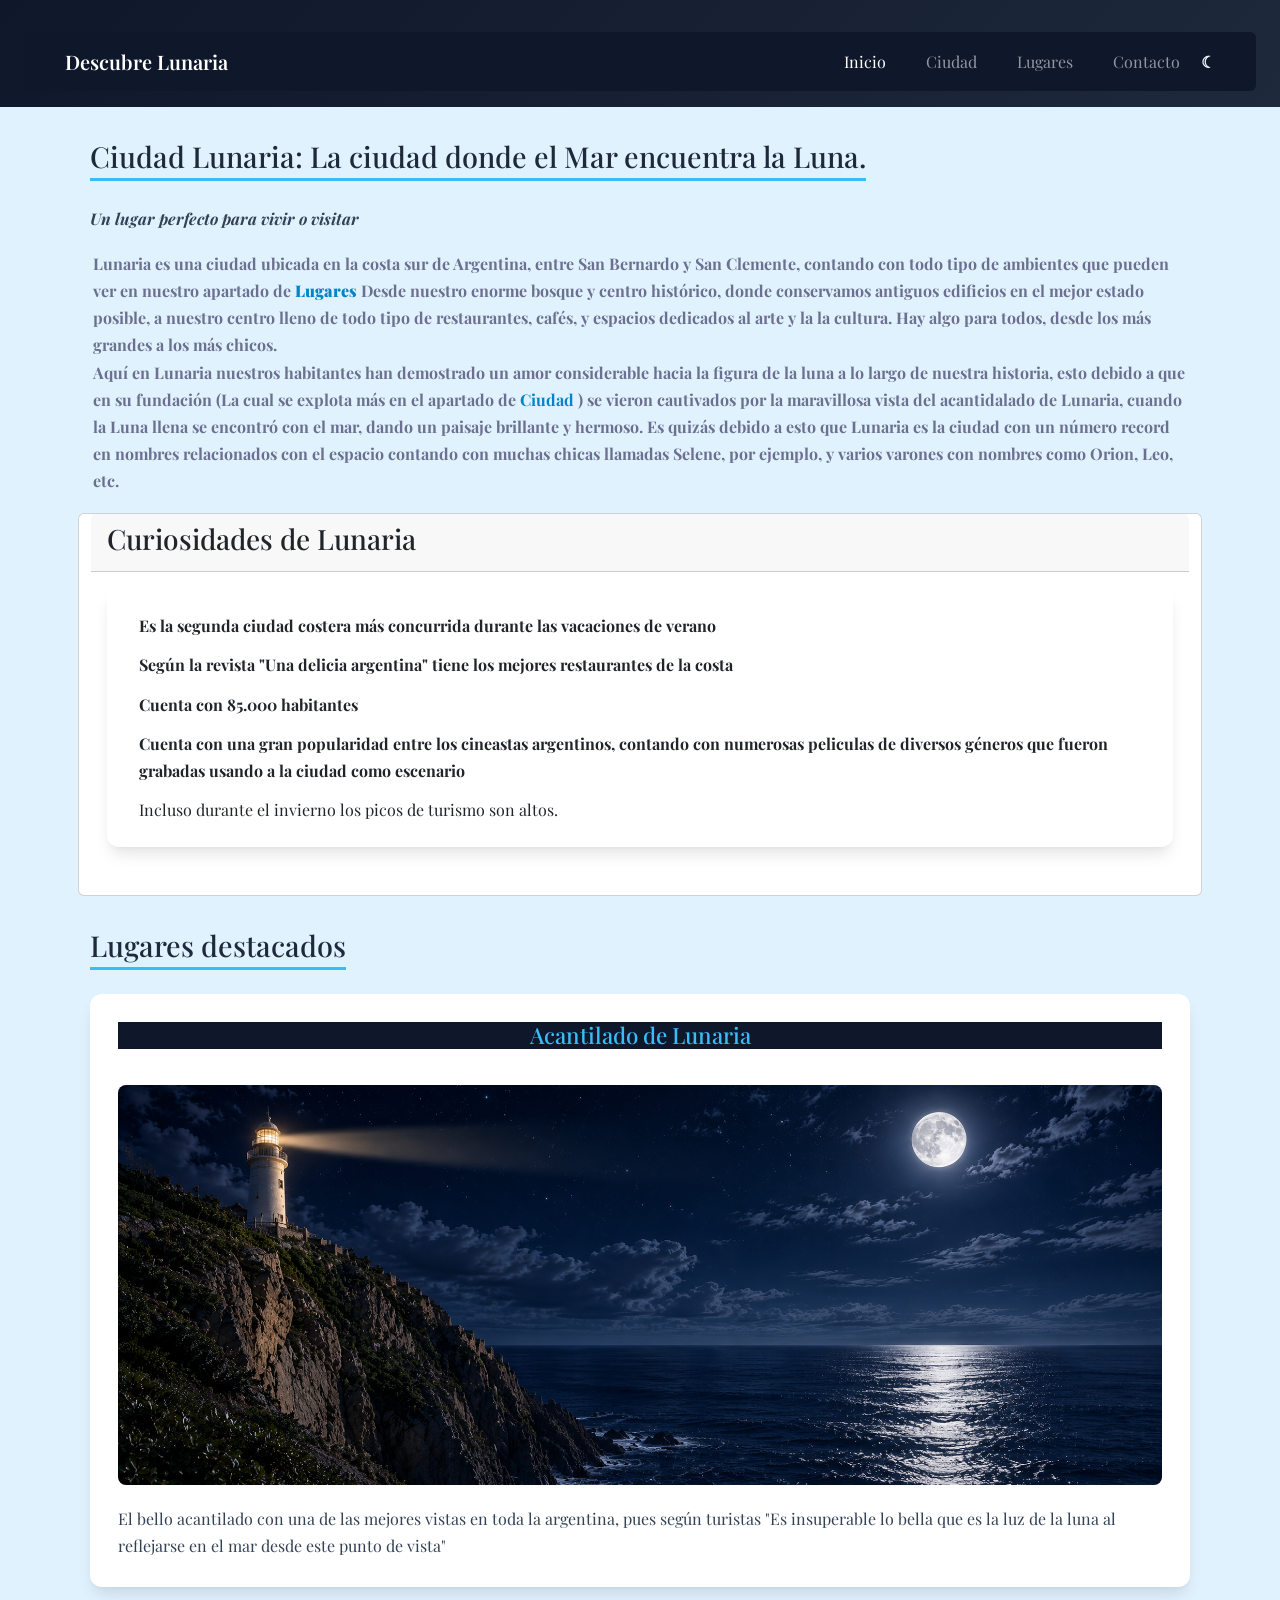
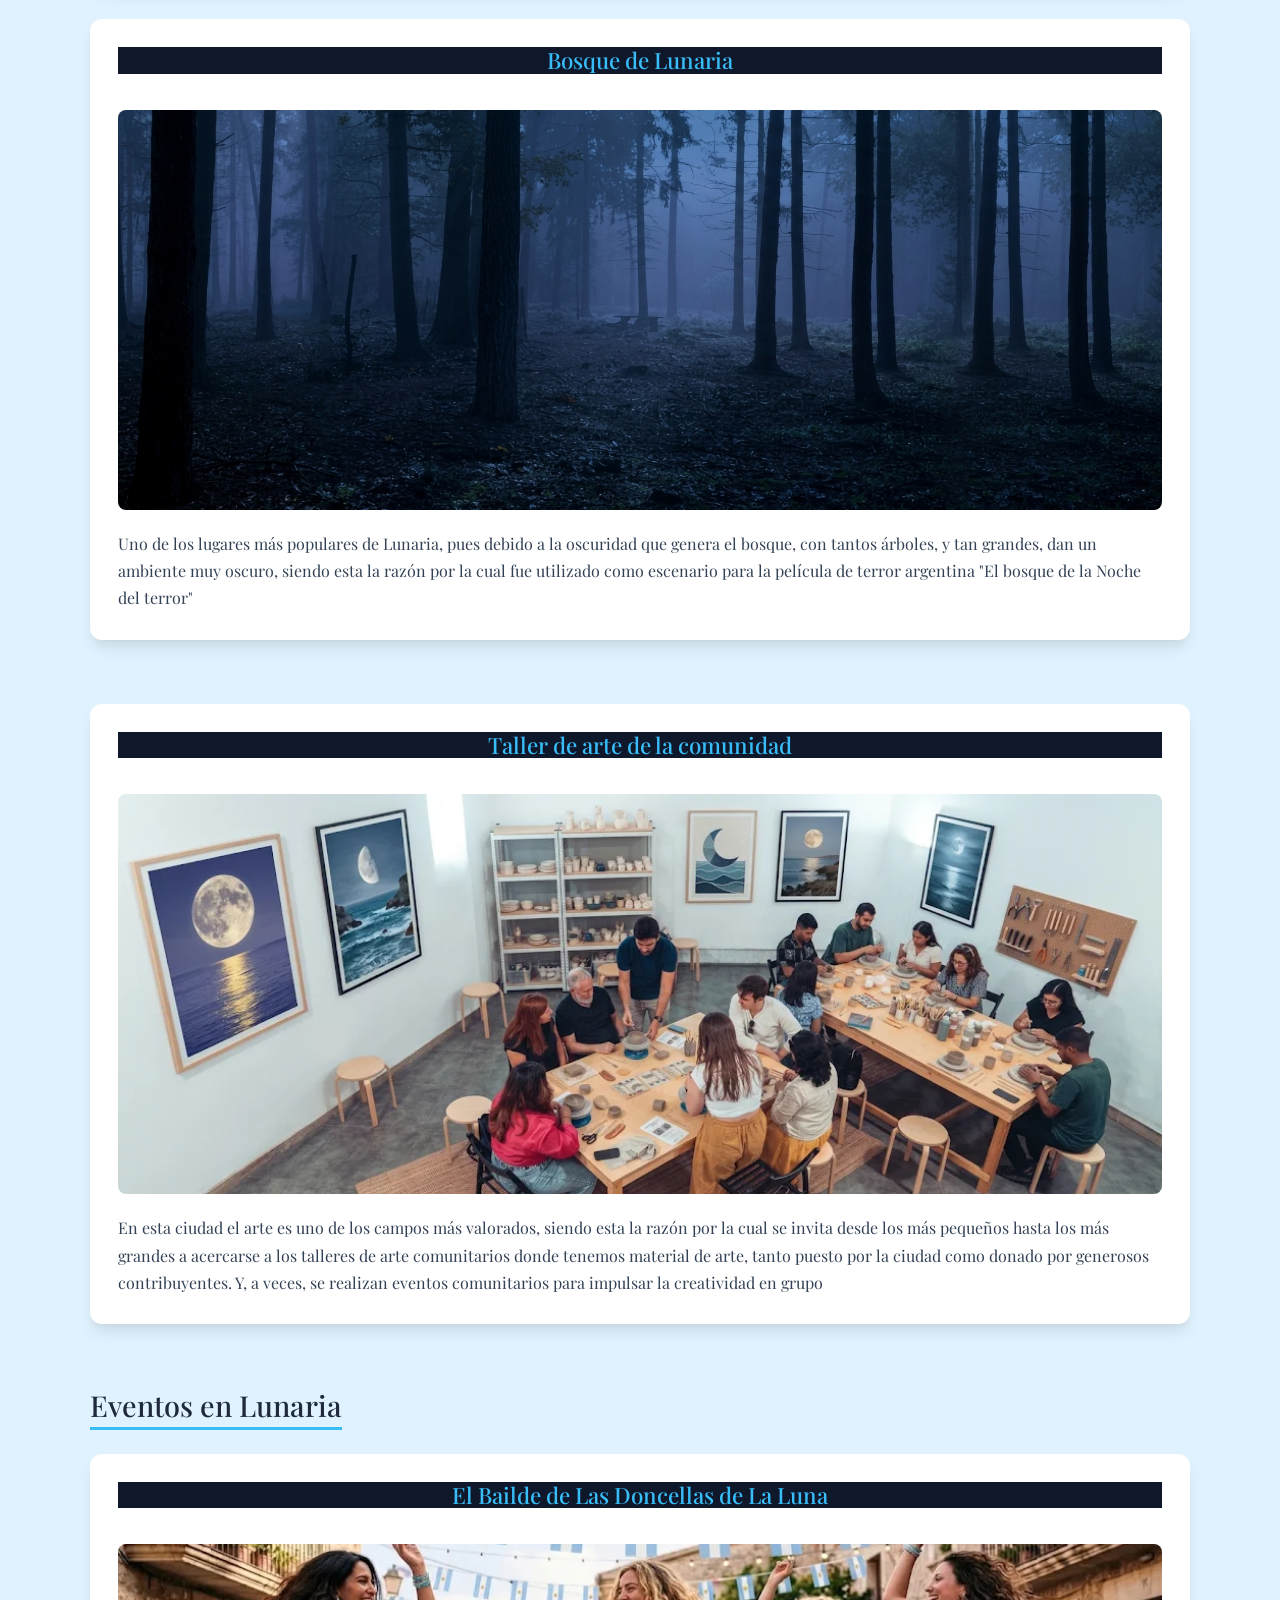
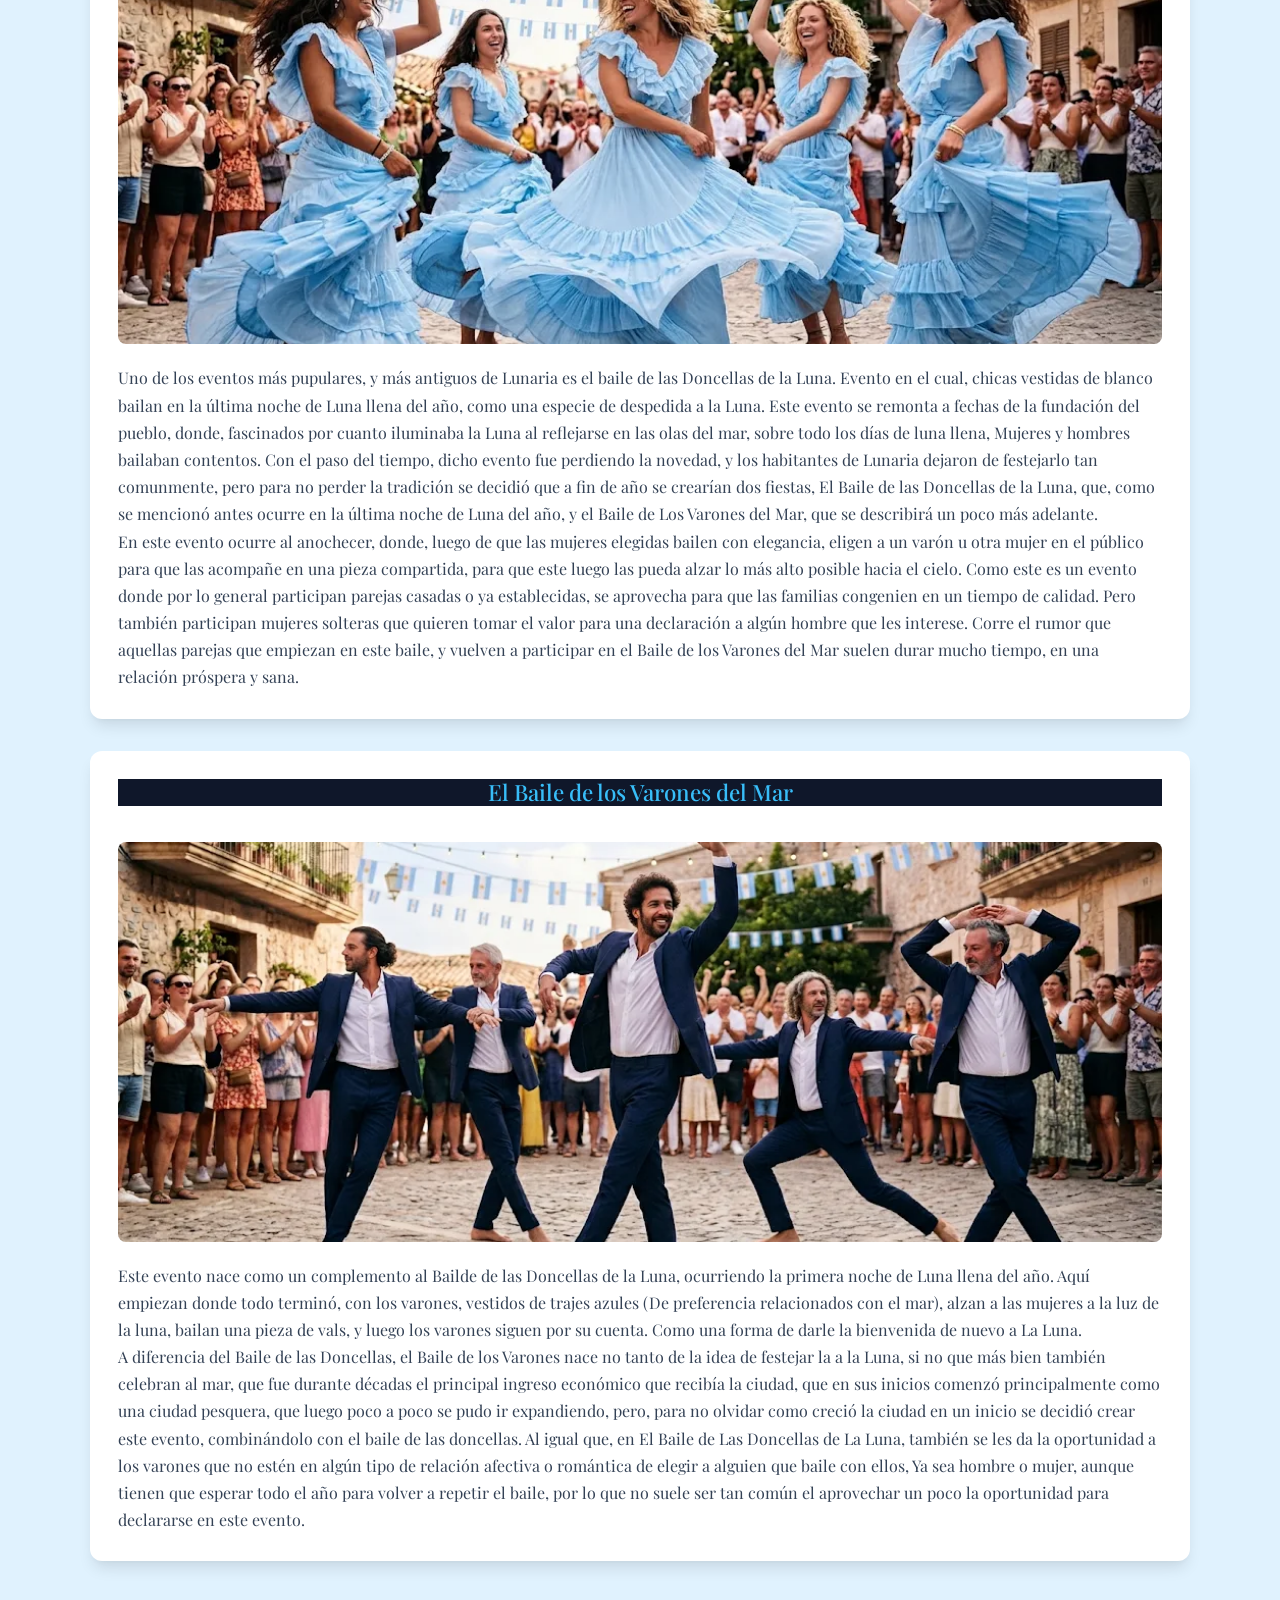
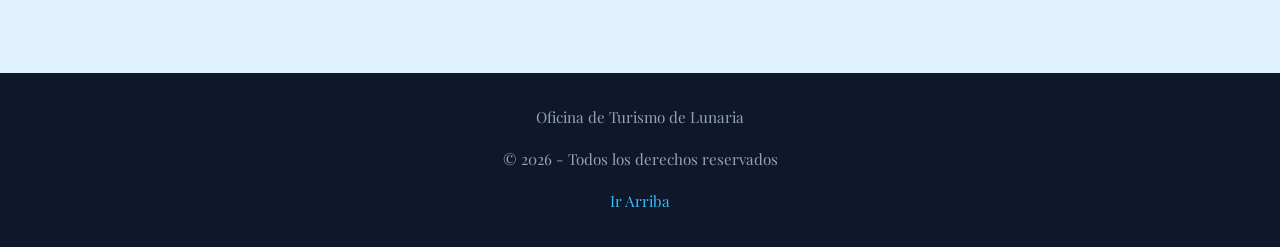
==== commit c3519807: "Agrego un par de grillas en Index y Contactos" ====
--- a/index.html
+++ b/index.html
@@ -60,7 +60,8 @@
                 contando con muchas chicas llamadas Selene, por ejemplo, y varios varones con nombres como Orion, Leo,
                 etc.
             </p>
-            <section class="card" aria-labelledby="curiosidades-lunaria">
+            <div class="row g-4">
+                <section class="card" aria-labelledby="curiosidades-lunaria">
                 <div class="card-header">
                     <h3 id="curiosidades-lunaria">Curiosidades de Lunaria</h3>
                 </div>
@@ -88,6 +89,7 @@
                 </div>
             </section>
         </section>
+            </div>
         <section aria-labelledby="lugares-destacados">
             <h2 id="lugares-destacados">Lugares destacados</h2>
             <article>
--- a/css/estilos.css
+++ b/css/estilos.css
@@ -507,3 +507,6 @@
 .pagina-lugares .festividad-card .card-footer {
   border-top-color: var(--color-accent);
 }
+
+
+
